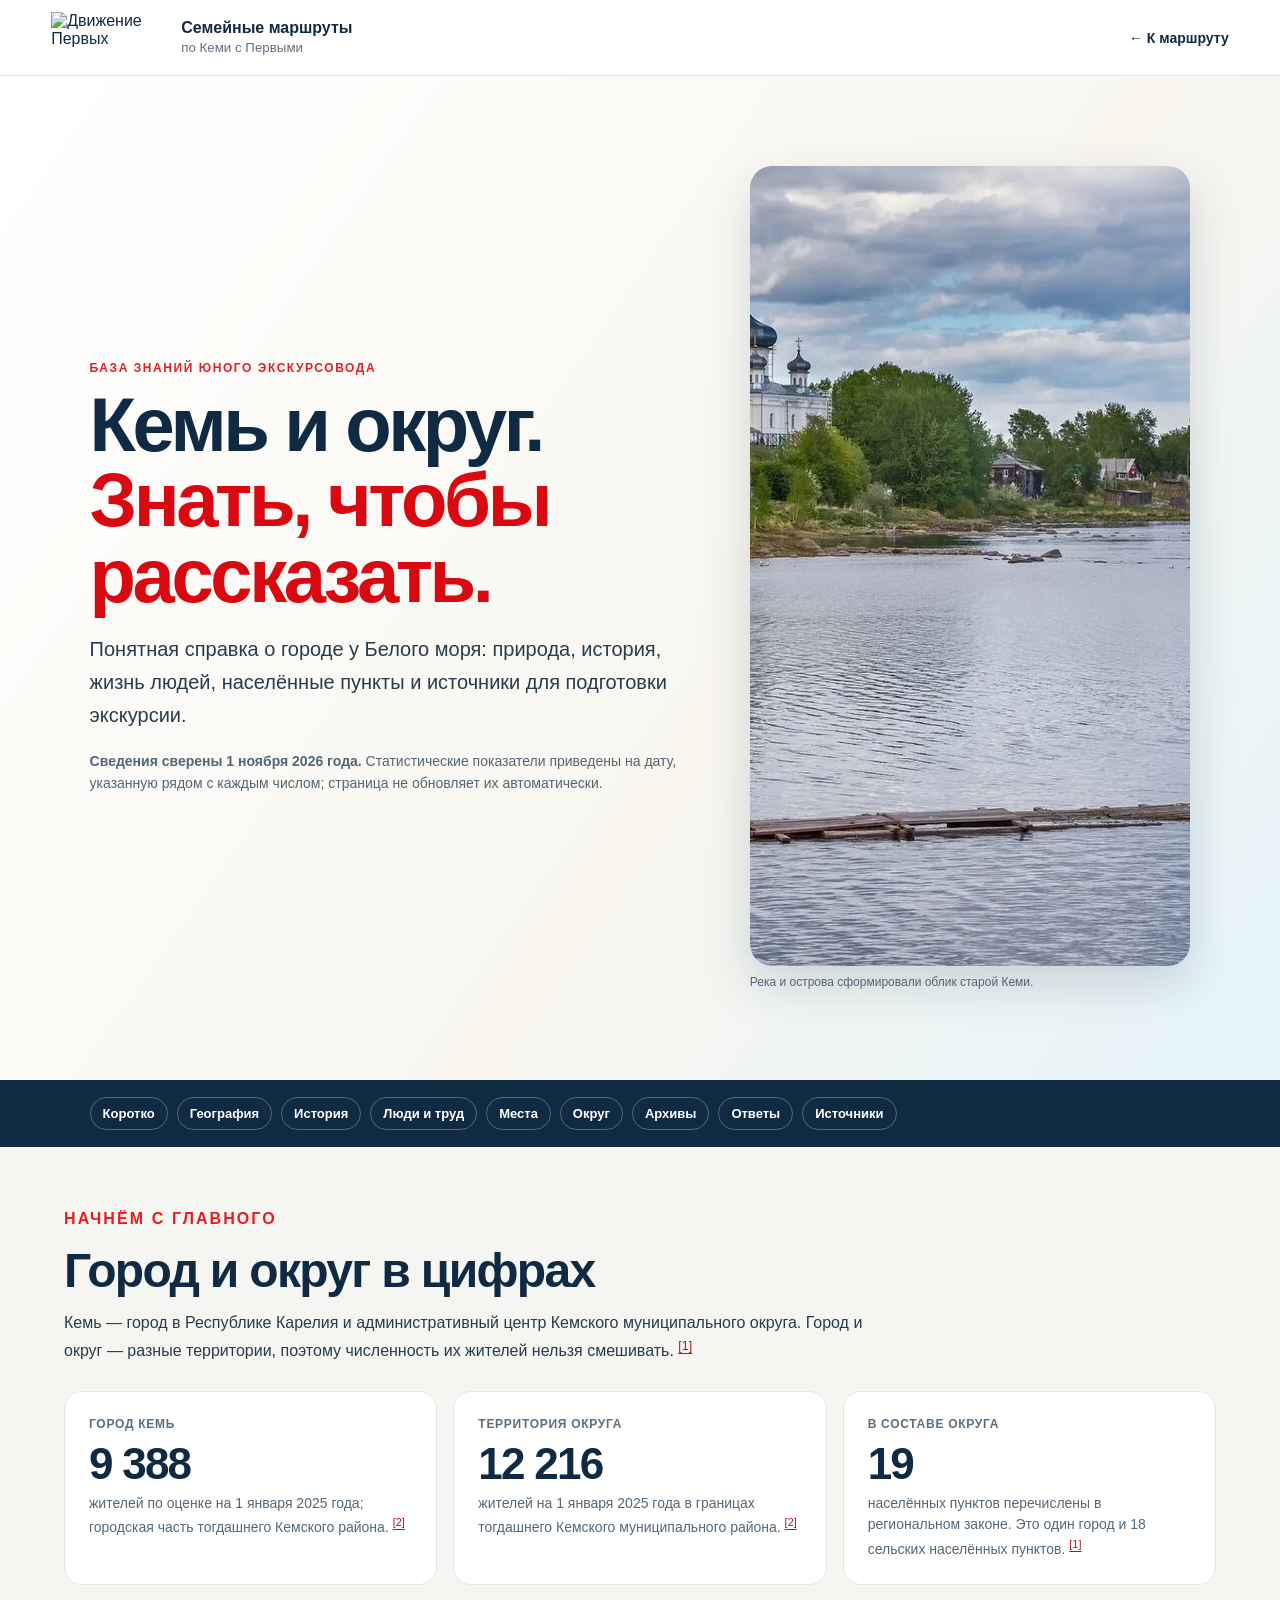
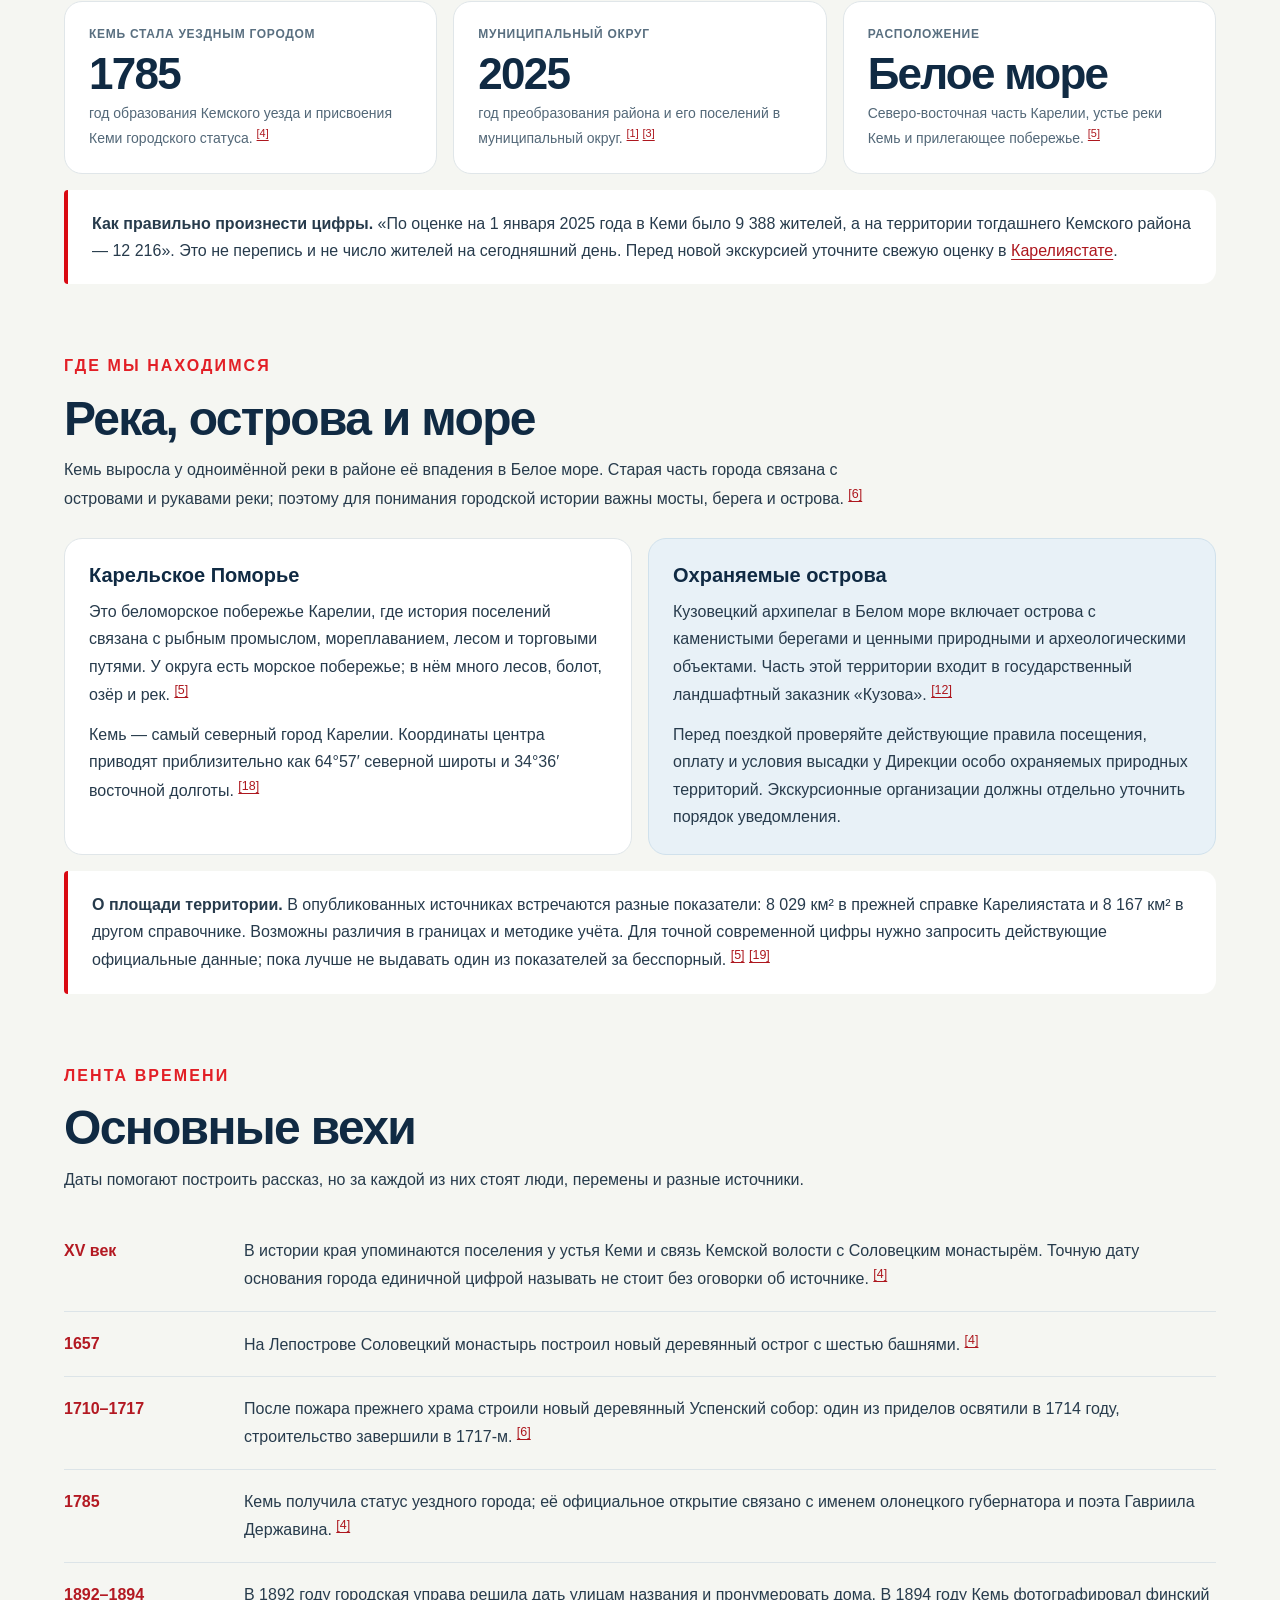
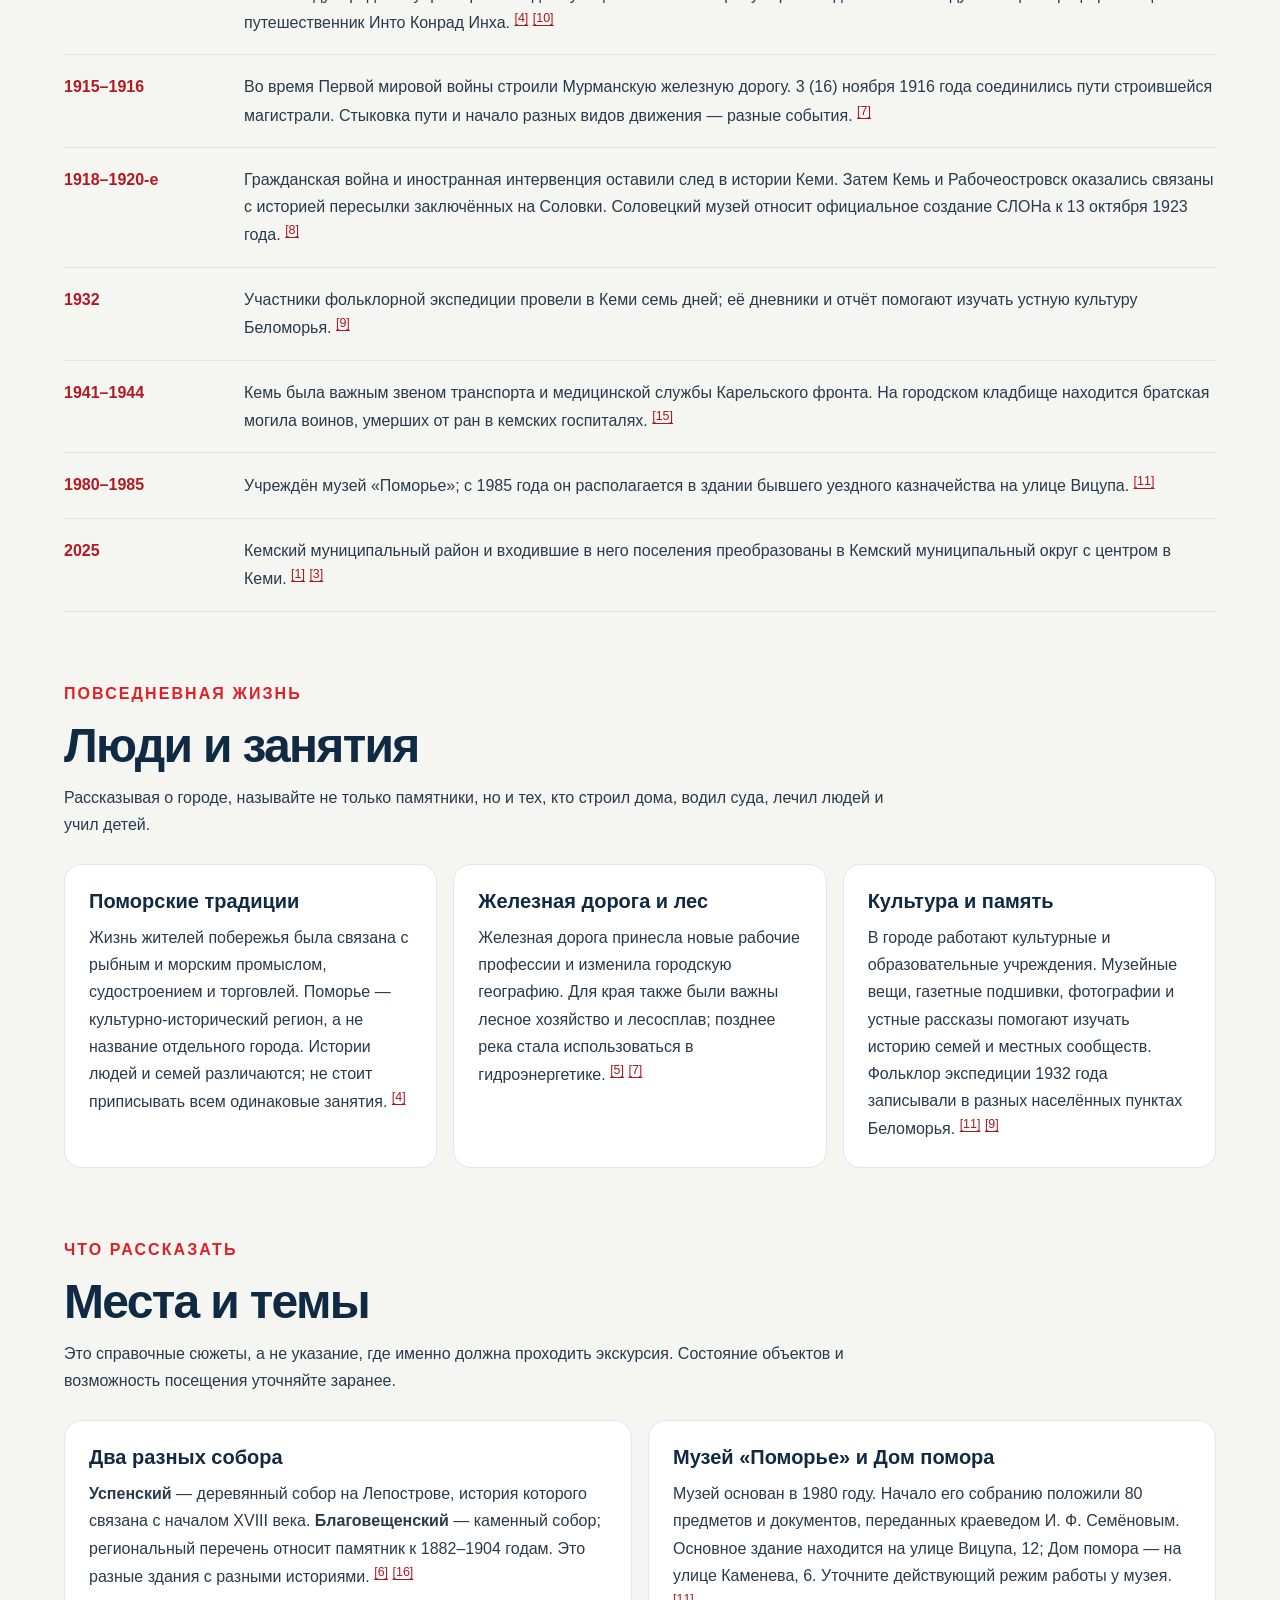
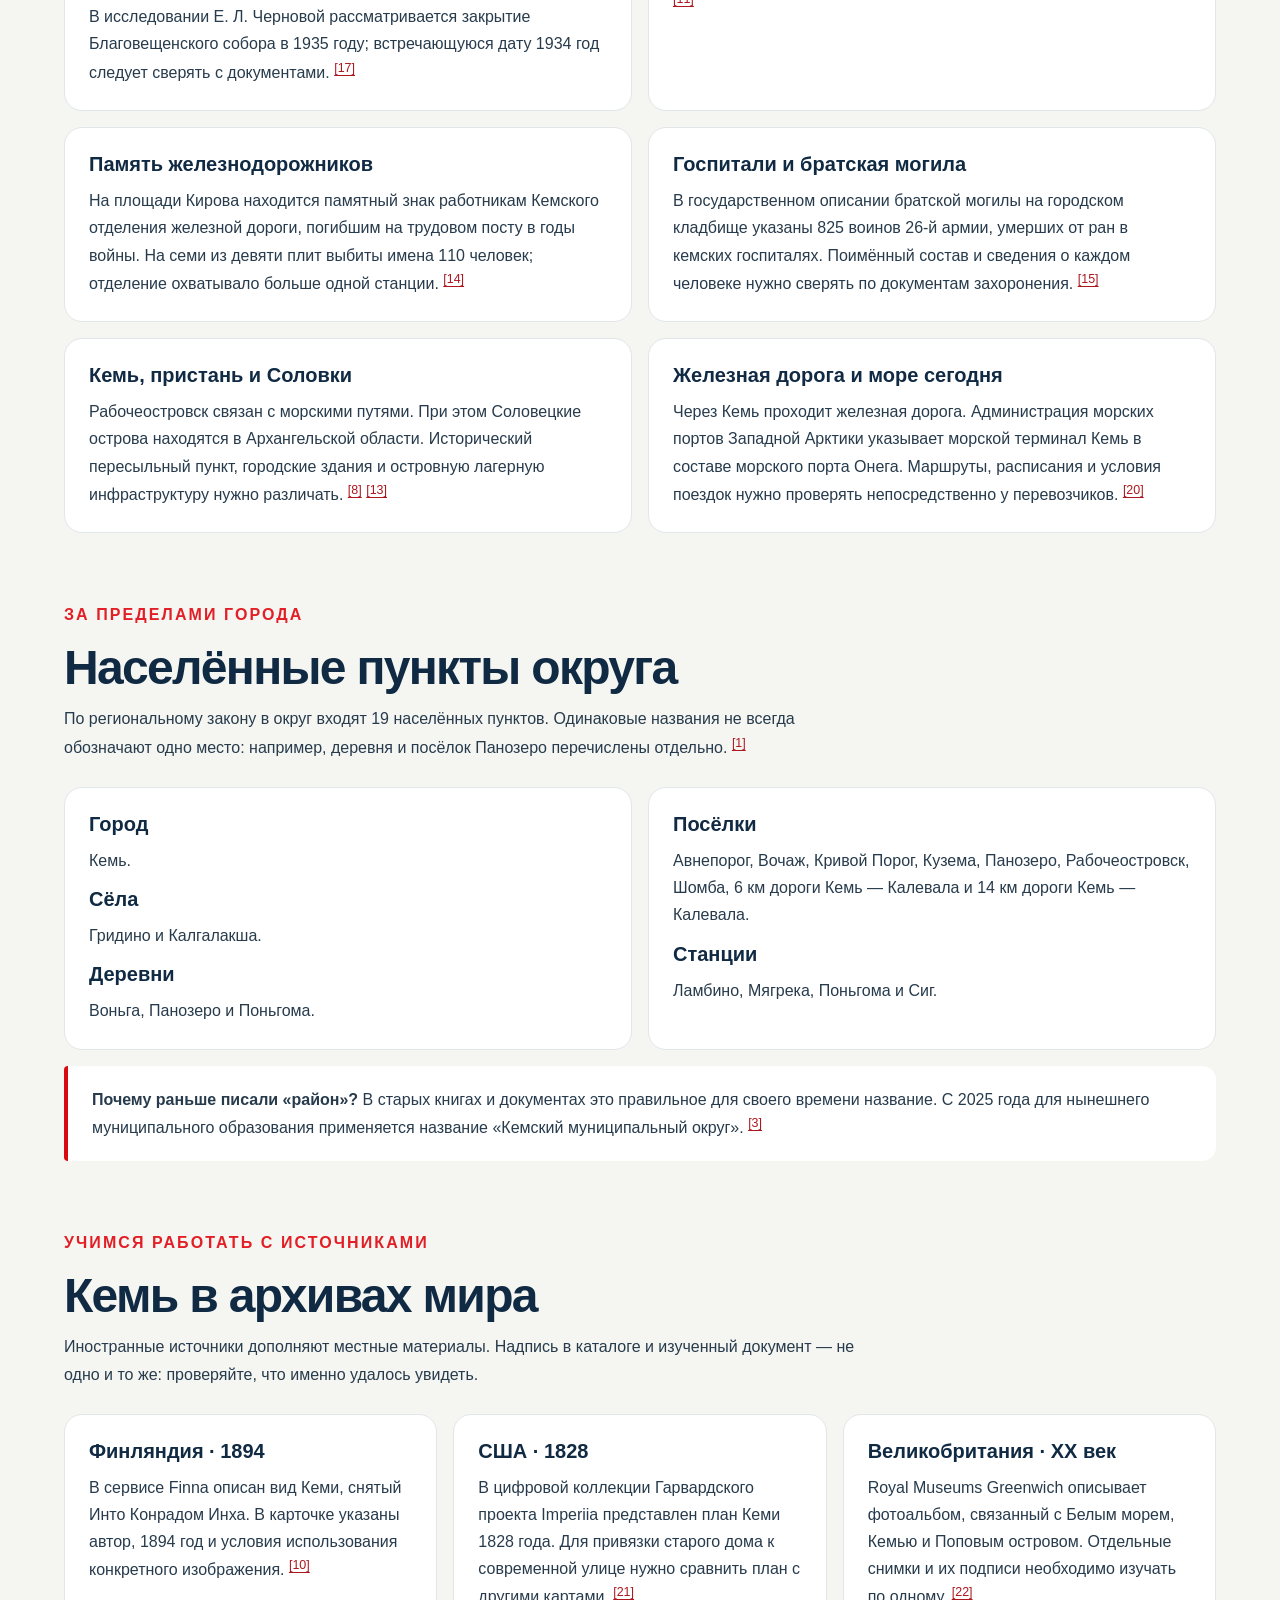
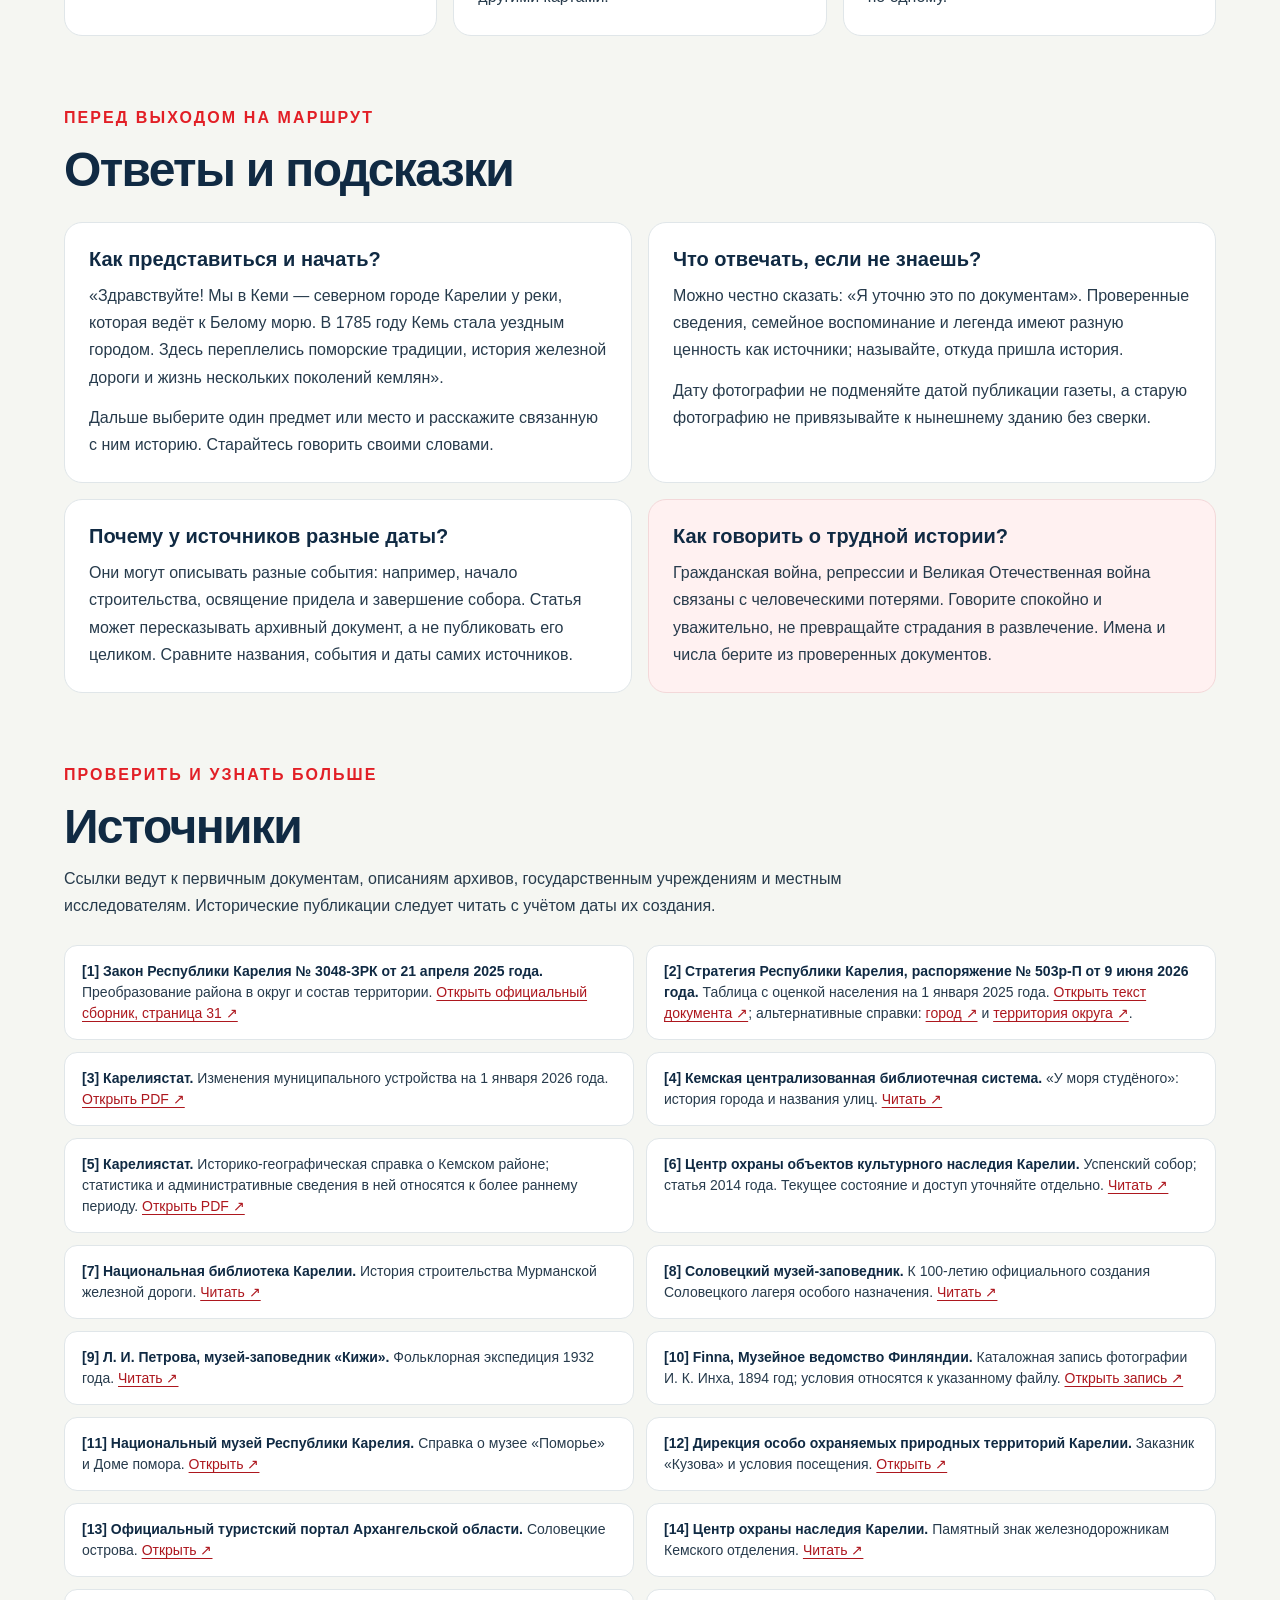
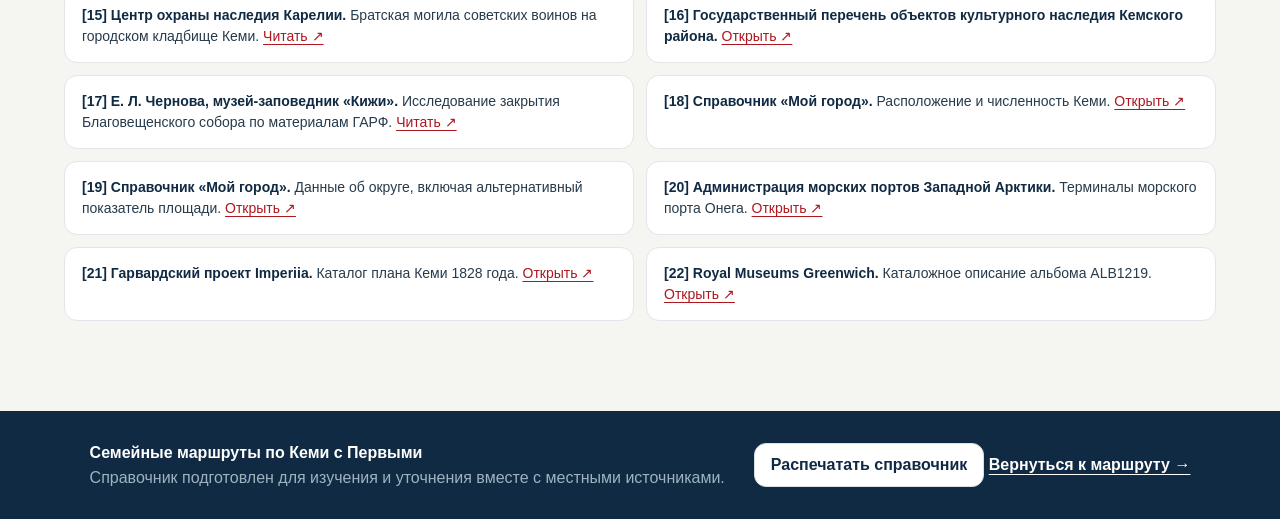
==== guide-reference.html @ 6f3b02c2 "Добавить справочник экскурсовода о Кеми и округе" ====
<!doctype html>
<html lang="ru">
<head>
  <meta charset="utf-8">
  <meta name="viewport" content="width=device-width, initial-scale=1, viewport-fit=cover">
  <meta name="theme-color" content="#e21f26">
  <meta name="description" content="Справочник юного экскурсовода: история, природа, люди и населённые пункты Кеми и Кемского муниципального округа.">
  <title>Кемь и округ — справочник экскурсовода</title>
  <link rel="icon" href="./assets/icon.svg" type="image/svg+xml">
  <link rel="stylesheet" href="./styles.css?v=20261101-1">
  <link rel="stylesheet" href="./guide-reference.css?v=20261101-1">
</head>
<body class="reference-page">
  <a class="skip-link" href="#reference-main">Перейти к справочнику</a>
  <header class="topbar">
    <a class="brand" href="./" aria-label="На главную страницу маршрута">
      <img class="brand__logo" src="https://xn--90acagbhgpca7c8c7f.xn--p1ai/local/templates/movement-first/icons/logo-red.svg" alt="Движение Первых" width="118" height="52">
      <span><strong>Семейные маршруты</strong><small>по Кеми с Первыми</small></span>
    </a>
    <a class="topbar__back" href="./">← К маршруту</a>
  </header>

  <main id="reference-main">
    <section class="reference-hero" aria-labelledby="reference-title">
      <div class="reference-hero__copy">
        <p class="eyebrow">База знаний юного экскурсовода</p>
        <h1 id="reference-title">Кемь и округ.<br><span>Знать, чтобы рассказать.</span></h1>
        <p class="reference-hero__lead">Понятная справка о городе у Белого моря: природа, история, жизнь людей, населённые пункты и источники для подготовки экскурсии.</p>
        <p class="reference-hero__note"><strong>Сведения сверены 1 ноября 2026 года.</strong> Статистические показатели приведены на дату, указанную рядом с каждым числом; страница не обновляет их автоматически.</p>
      </div>
      <figure class="reference-hero__image">
        <img src="./assets/photos/hero-kem.jpg" alt="Река Кемь и историческая часть города" width="1200" height="800">
        <figcaption>Река и острова сформировали облик старой Кеми.</figcaption>
      </figure>
    </section>

    <nav class="reference-nav" aria-label="Разделы справочника">
      <a href="#passport">Коротко</a><a href="#geography">География</a><a href="#history">История</a><a href="#people">Люди и труд</a><a href="#places">Места</a><a href="#settlements">Округ</a><a href="#archive">Архивы</a><a href="#answers">Ответы</a><a href="#sources">Источники</a>
    </nav>

    <div class="reference-main">
      <section class="reference-section" id="passport" aria-labelledby="passport-title">
        <div class="reference-section__heading"><p class="eyebrow">Начнём с главного</p><h2 id="passport-title">Город и округ в цифрах</h2><p>Кемь — город в Республике Карелия и административный центр Кемского муниципального округа. Город и округ — разные территории, поэтому численность их жителей нельзя смешивать. <a class="reference-source" href="#src-law">[1]</a></p></div>
        <div class="reference-grid">
          <article class="reference-card"><span class="reference-card__label">Город Кемь</span><strong class="reference-card__value">9 388</strong><p class="reference-card__note">жителей по оценке на 1 января 2025 года; городская часть тогдашнего Кемского района. <a class="reference-source" href="#src-population">[2]</a></p></article>
          <article class="reference-card"><span class="reference-card__label">Территория округа</span><strong class="reference-card__value">12 216</strong><p class="reference-card__note">жителей на 1 января 2025 года в границах тогдашнего Кемского муниципального района. <a class="reference-source" href="#src-population">[2]</a></p></article>
          <article class="reference-card"><span class="reference-card__label">В составе округа</span><strong class="reference-card__value">19</strong><p class="reference-card__note">населённых пунктов перечислены в региональном законе. Это один город и 18 сельских населённых пунктов. <a class="reference-source" href="#src-law">[1]</a></p></article>
          <article class="reference-card"><span class="reference-card__label">Кемь стала уездным городом</span><strong class="reference-card__value">1785</strong><p class="reference-card__note">год образования Кемского уезда и присвоения Кеми городского статуса. <a class="reference-source" href="#src-library">[4]</a></p></article>
          <article class="reference-card"><span class="reference-card__label">Муниципальный округ</span><strong class="reference-card__value">2025</strong><p class="reference-card__note">год преобразования района и его поселений в муниципальный округ. <a class="reference-source" href="#src-law">[1]</a> <a class="reference-source" href="#src-stat">[3]</a></p></article>
          <article class="reference-card"><span class="reference-card__label">Расположение</span><strong class="reference-card__value">Белое море</strong><p class="reference-card__note">Северо-восточная часть Карелии, устье реки Кемь и прилегающее побережье. <a class="reference-source" href="#src-region">[5]</a></p></article>
        </div>
        <div class="reference-callout"><p><strong>Как правильно произнести цифры.</strong> «По оценке на 1 января 2025 года в Кеми было 9 388 жителей, а на территории тогдашнего Кемского района — 12 216». Это не перепись и не число жителей на сегодняшний день. Перед новой экскурсией уточните свежую оценку в <a href="https://10.rosstat.gov.ru/main_indicators" target="_blank" rel="noreferrer">Карелиястате</a>.</p></div>
      </section>

      <section class="reference-section" id="geography" aria-labelledby="geography-title">
        <div class="reference-section__heading"><p class="eyebrow">Где мы находимся</p><h2 id="geography-title">Река, острова и море</h2><p>Кемь выросла у одноимённой реки в районе её впадения в Белое море. Старая часть города связана с островами и рукавами реки; поэтому для понимания городской истории важны мосты, берега и острова. <a class="reference-source" href="#src-cathedral">[6]</a></p></div>
        <div class="reference-grid reference-grid--two">
          <article class="reference-card"><h3>Карельское Поморье</h3><p>Это беломорское побережье Карелии, где история поселений связана с рыбным промыслом, мореплаванием, лесом и торговыми путями. У округа есть морское побережье; в нём много лесов, болот, озёр и рек. <a class="reference-source" href="#src-region">[5]</a></p><p>Кемь — самый северный город Карелии. Координаты центра приводят приблизительно как 64°57′ северной широты и 34°36′ восточной долготы. <a class="reference-source" href="#src-city">[18]</a></p></article>
          <article class="reference-card reference-card--tint"><h3>Охраняемые острова</h3><p>Кузовецкий архипелаг в Белом море включает острова с каменистыми берегами и ценными природными и археологическими объектами. Часть этой территории входит в государственный ландшафтный заказник «Кузова». <a class="reference-source" href="#src-kuzova">[12]</a></p><p>Перед поездкой проверяйте действующие правила посещения, оплату и условия высадки у Дирекции особо охраняемых природных территорий. Экскурсионные организации должны отдельно уточнить порядок уведомления.</p></article>
        </div>
        <div class="reference-callout"><p><strong>О площади территории.</strong> В опубликованных источниках встречаются разные показатели: 8 029 км² в прежней справке Карелиястата и 8 167 км² в другом справочнике. Возможны различия в границах и методике учёта. Для точной современной цифры нужно запросить действующие официальные данные; пока лучше не выдавать один из показателей за бесспорный. <a class="reference-source" href="#src-region">[5]</a> <a class="reference-source" href="#src-area">[19]</a></p></div>
      </section>

      <section class="reference-section" id="history" aria-labelledby="history-title">
        <div class="reference-section__heading"><p class="eyebrow">Лента времени</p><h2 id="history-title">Основные вехи</h2><p>Даты помогают построить рассказ, но за каждой из них стоят люди, перемены и разные источники.</p></div>
        <ol class="reference-timeline">
          <li><strong>XV век</strong><p>В истории края упоминаются поселения у устья Кеми и связь Кемской волости с Соловецким монастырём. Точную дату основания города единичной цифрой называть не стоит без оговорки об источнике. <a class="reference-source" href="#src-library">[4]</a></p></li>
          <li><strong>1657</strong><p>На Лепострове Соловецкий монастырь построил новый деревянный острог с шестью башнями. <a class="reference-source" href="#src-library">[4]</a></p></li>
          <li><strong>1710–1717</strong><p>После пожара прежнего храма строили новый деревянный Успенский собор: один из приделов освятили в 1714 году, строительство завершили в 1717-м. <a class="reference-source" href="#src-cathedral">[6]</a></p></li>
          <li><strong>1785</strong><p>Кемь получила статус уездного города; её официальное открытие связано с именем олонецкого губернатора и поэта Гавриила Державина. <a class="reference-source" href="#src-library">[4]</a></p></li>
          <li><strong>1892–1894</strong><p>В 1892 году городская управа решила дать улицам названия и пронумеровать дома. В 1894 году Кемь фотографировал финский путешественник Инто Конрад Инха. <a class="reference-source" href="#src-library">[4]</a> <a class="reference-source" href="#src-inha">[10]</a></p></li>
          <li><strong>1915–1916</strong><p>Во время Первой мировой войны строили Мурманскую железную дорогу. 3 (16) ноября 1916 года соединились пути строившейся магистрали. Стыковка пути и начало разных видов движения — разные события. <a class="reference-source" href="#src-rail">[7]</a></p></li>
          <li><strong>1918–1920-е</strong><p>Гражданская война и иностранная интервенция оставили след в истории Кеми. Затем Кемь и Рабочеостровск оказались связаны с историей пересылки заключённых на Соловки. Соловецкий музей относит официальное создание СЛОНа к 13 октября 1923 года. <a class="reference-source" href="#src-camp">[8]</a></p></li>
          <li><strong>1932</strong><p>Участники фольклорной экспедиции провели в Кеми семь дней; её дневники и отчёт помогают изучать устную культуру Беломорья. <a class="reference-source" href="#src-folklore">[9]</a></p></li>
          <li><strong>1941–1944</strong><p>Кемь была важным звеном транспорта и медицинской службы Карельского фронта. На городском кладбище находится братская могила воинов, умерших от ран в кемских госпиталях. <a class="reference-source" href="#src-grave">[15]</a></p></li>
          <li><strong>1980–1985</strong><p>Учреждён музей «Поморье»; с 1985 года он располагается в здании бывшего уездного казначейства на улице Вицупа. <a class="reference-source" href="#src-museum">[11]</a></p></li>
          <li><strong>2025</strong><p>Кемский муниципальный район и входившие в него поселения преобразованы в Кемский муниципальный округ с центром в Кеми. <a class="reference-source" href="#src-law">[1]</a> <a class="reference-source" href="#src-stat">[3]</a></p></li>
        </ol>
      </section>

      <section class="reference-section" id="people" aria-labelledby="people-title">
        <div class="reference-section__heading"><p class="eyebrow">Повседневная жизнь</p><h2 id="people-title">Люди и занятия</h2><p>Рассказывая о городе, называйте не только памятники, но и тех, кто строил дома, водил суда, лечил людей и учил детей.</p></div>
        <div class="reference-grid">
          <article class="reference-card"><h3>Поморские традиции</h3><p>Жизнь жителей побережья была связана с рыбным и морским промыслом, судостроением и торговлей. Поморье — культурно-исторический регион, а не название отдельного города. Истории людей и семей различаются; не стоит приписывать всем одинаковые занятия. <a class="reference-source" href="#src-library">[4]</a></p></article>
          <article class="reference-card"><h3>Железная дорога и лес</h3><p>Железная дорога принесла новые рабочие профессии и изменила городскую географию. Для края также были важны лесное хозяйство и лесосплав; позднее река стала использоваться в гидроэнергетике. <a class="reference-source" href="#src-region">[5]</a> <a class="reference-source" href="#src-rail">[7]</a></p></article>
          <article class="reference-card"><h3>Культура и память</h3><p>В городе работают культурные и образовательные учреждения. Музейные вещи, газетные подшивки, фотографии и устные рассказы помогают изучать историю семей и местных сообществ. Фольклор экспедиции 1932 года записывали в разных населённых пунктах Беломорья. <a class="reference-source" href="#src-museum">[11]</a> <a class="reference-source" href="#src-folklore">[9]</a></p></article>
        </div>
      </section>

      <section class="reference-section" id="places" aria-labelledby="places-title">
        <div class="reference-section__heading"><p class="eyebrow">Что рассказать</p><h2 id="places-title">Места и темы</h2><p>Это справочные сюжеты, а не указание, где именно должна проходить экскурсия. Состояние объектов и возможность посещения уточняйте заранее.</p></div>
        <div class="reference-grid reference-grid--two">
          <article class="reference-card"><h3>Два разных собора</h3><p><strong>Успенский</strong> — деревянный собор на Лепострове, история которого связана с началом XVIII века. <strong>Благовещенский</strong> — каменный собор; региональный перечень относит памятник к 1882–1904 годам. Это разные здания с разными историями. <a class="reference-source" href="#src-cathedral">[6]</a> <a class="reference-source" href="#src-heritage">[16]</a></p><p>В исследовании Е. Л. Черновой рассматривается закрытие Благовещенского собора в 1935 году; встречающуюся дату 1934 год следует сверять с документами. <a class="reference-source" href="#src-closure">[17]</a></p></article>
          <article class="reference-card"><h3>Музей «Поморье» и Дом помора</h3><p>Музей основан в 1980 году. Начало его собранию положили 80 предметов и документов, переданных краеведом И. Ф. Семёновым. Основное здание находится на улице Вицупа, 12; Дом помора — на улице Каменева, 6. Уточните действующий режим работы у музея. <a class="reference-source" href="#src-museum">[11]</a></p></article>
          <article class="reference-card"><h3>Память железнодорожников</h3><p>На площади Кирова находится памятный знак работникам Кемского отделения железной дороги, погибшим на трудовом посту в годы войны. На семи из девяти плит выбиты имена 110 человек; отделение охватывало больше одной станции. <a class="reference-source" href="#src-memorial">[14]</a></p></article>
          <article class="reference-card"><h3>Госпитали и братская могила</h3><p>В государственном описании братской могилы на городском кладбище указаны 825 воинов 26-й армии, умерших от ран в кемских госпиталях. Поимённый состав и сведения о каждом человеке нужно сверять по документам захоронения. <a class="reference-source" href="#src-grave">[15]</a></p></article>
          <article class="reference-card"><h3>Кемь, пристань и Соловки</h3><p>Рабочеостровск связан с морскими путями. При этом Соловецкие острова находятся в Архангельской области. Исторический пересыльный пункт, городские здания и островную лагерную инфраструктуру нужно различать. <a class="reference-source" href="#src-camp">[8]</a> <a class="reference-source" href="#src-solovki">[13]</a></p></article>
          <article class="reference-card"><h3>Железная дорога и море сегодня</h3><p>Через Кемь проходит железная дорога. Администрация морских портов Западной Арктики указывает морской терминал Кемь в составе морского порта Онега. Маршруты, расписания и условия поездок нужно проверять непосредственно у перевозчиков. <a class="reference-source" href="#src-port">[20]</a></p></article>
        </div>
      </section>

      <section class="reference-section" id="settlements" aria-labelledby="settlements-title">
        <div class="reference-section__heading"><p class="eyebrow">За пределами города</p><h2 id="settlements-title">Населённые пункты округа</h2><p>По региональному закону в округ входят 19 населённых пунктов. Одинаковые названия не всегда обозначают одно место: например, деревня и посёлок Панозеро перечислены отдельно. <a class="reference-source" href="#src-law">[1]</a></p></div>
        <div class="reference-grid reference-grid--two">
          <article class="reference-card"><h3>Город</h3><p>Кемь.</p><h3>Сёла</h3><p>Гридино и Калгалакша.</p><h3>Деревни</h3><p>Воньга, Панозеро и Поньгома.</p></article>
          <article class="reference-card"><h3>Посёлки</h3><p>Авнепорог, Вочаж, Кривой Порог, Кузема, Панозеро, Рабочеостровск, Шомба, 6 км дороги Кемь — Калевала и 14 км дороги Кемь — Калевала.</p><h3>Станции</h3><p>Ламбино, Мягрека, Поньгома и Сиг.</p></article>
        </div>
        <div class="reference-callout"><p><strong>Почему раньше писали «район»?</strong> В старых книгах и документах это правильное для своего времени название. С 2025 года для нынешнего муниципального образования применяется название «Кемский муниципальный округ». <a class="reference-source" href="#src-stat">[3]</a></p></div>
      </section>

      <section class="reference-section" id="archive" aria-labelledby="archive-title">
        <div class="reference-section__heading"><p class="eyebrow">Учимся работать с источниками</p><h2 id="archive-title">Кемь в архивах мира</h2><p>Иностранные источники дополняют местные материалы. Надпись в каталоге и изученный документ — не одно и то же: проверяйте, что именно удалось увидеть.</p></div>
        <div class="reference-grid">
          <article class="reference-card"><h3>Финляндия · 1894</h3><p>В сервисе Finna описан вид Кеми, снятый Инто Конрадом Инха. В карточке указаны автор, 1894 год и условия использования конкретного изображения. <a class="reference-source" href="#src-inha">[10]</a></p></article>
          <article class="reference-card"><h3>США · 1828</h3><p>В цифровой коллекции Гарвардского проекта Imperiia представлен план Кеми 1828 года. Для привязки старого дома к современной улице нужно сравнить план с другими картами. <a class="reference-source" href="#src-harvard">[21]</a></p></article>
          <article class="reference-card"><h3>Великобритания · XX век</h3><p>Royal Museums Greenwich описывает фотоальбом, связанный с Белым морем, Кемью и Поповым островом. Отдельные снимки и их подписи необходимо изучать по одному. <a class="reference-source" href="#src-greenwich">[22]</a></p></article>
        </div>
      </section>

      <section class="reference-section" id="answers" aria-labelledby="answers-title">
        <div class="reference-section__heading"><p class="eyebrow">Перед выходом на маршрут</p><h2 id="answers-title">Ответы и подсказки</h2></div>
        <div class="reference-grid reference-grid--two">
          <article class="reference-card"><h3>Как представиться и начать?</h3><p>«Здравствуйте! Мы в Кеми — северном городе Карелии у реки, которая ведёт к Белому морю. В 1785 году Кемь стала уездным городом. Здесь переплелись поморские традиции, история железной дороги и жизнь нескольких поколений кемлян».</p><p>Дальше выберите один предмет или место и расскажите связанную с ним историю. Старайтесь говорить своими словами.</p></article>
          <article class="reference-card"><h3>Что отвечать, если не знаешь?</h3><p>Можно честно сказать: «Я уточню это по документам». Проверенные сведения, семейное воспоминание и легенда имеют разную ценность как источники; называйте, откуда пришла история.</p><p>Дату фотографии не подменяйте датой публикации газеты, а старую фотографию не привязывайте к нынешнему зданию без сверки.</p></article>
          <article class="reference-card"><h3>Почему у источников разные даты?</h3><p>Они могут описывать разные события: например, начало строительства, освящение придела и завершение собора. Статья может пересказывать архивный документ, а не публиковать его целиком. Сравните названия, события и даты самих источников.</p></article>
          <article class="reference-card reference-card--red"><h3>Как говорить о трудной истории?</h3><p>Гражданская война, репрессии и Великая Отечественная война связаны с человеческими потерями. Говорите спокойно и уважительно, не превращайте страдания в развлечение. Имена и числа берите из проверенных документов.</p></article>
        </div>
      </section>

      <section class="reference-section" id="sources" aria-labelledby="sources-title">
        <div class="reference-section__heading"><p class="eyebrow">Проверить и узнать больше</p><h2 id="sources-title">Источники</h2><p>Ссылки ведут к первичным документам, описаниям архивов, государственным учреждениям и местным исследователям. Исторические публикации следует читать с учётом даты их создания.</p></div>
        <ol class="reference-sources">
          <li id="src-law"><strong>[1] Закон Республики Карелия № 3048-ЗРК от 21 апреля 2025 года.</strong> Преобразование района в округ и состав территории. <a href="https://gov.karelia.ru/upload/iblock/f89/z8adsdo6txn08h89hl3c8y3uj01u6rjw/-4-001_102.pdf#page=31" target="_blank" rel="noreferrer">Открыть официальный сборник, страница 31 ↗</a></li>
          <li id="src-population"><strong>[2] Стратегия Республики Карелия, распоряжение № 503р-П от 9 июня 2026 года.</strong> Таблица с оценкой населения на 1 января 2025 года. <a href="https://base.garant.ru/414363681/" target="_blank" rel="noreferrer">Открыть текст документа ↗</a>; альтернативные справки: <a href="https://www.mojgorod.ru/r_karelija/kemj/index.html" target="_blank" rel="noreferrer">город ↗</a> и <a href="https://www.counter.mojgorod.ru/r_karelija/district/raj86512.html" target="_blank" rel="noreferrer">территория округа ↗</a>.</li>
          <li id="src-stat"><strong>[3] Карелиястат.</strong> Изменения муниципального устройства на 1 января 2026 года. <a href="https://10.rosstat.gov.ru/storage/mediabank/73914%2828%29.pdf" target="_blank" rel="noreferrer">Открыть PDF ↗</a></li>
          <li id="src-library"><strong>[4] Кемская централизованная библиотечная система.</strong> «У моря студёного»: история города и названия улиц. <a href="https://kemlibrary.karelia.ru/chitatelyam/site50" target="_blank" rel="noreferrer">Читать ↗</a></li>
          <li id="src-region"><strong>[5] Карелиястат.</strong> Историко-географическая справка о Кемском районе; статистика и административные сведения в ней относятся к более раннему периоду. <a href="https://10.rosstat.gov.ru/storage/mediabank/%D0%9A%D0%95%D0%9C%D0%AC%20%283%29_427671.pdf" target="_blank" rel="noreferrer">Открыть PDF ↗</a></li>
          <li id="src-cathedral"><strong>[6] Центр охраны объектов культурного наследия Карелии.</strong> Успенский собор; статья 2014 года. Текущее состояние и доступ уточняйте отдельно. <a href="https://monuments.karelia.ru/napravlenija-dejatel-nosti/populjarizacija/stat-i-ob-ob-ektah-kul-turnogo-nasledija/kemskij-rajon/uspenskij-sobor-v-gorode-kemi/" target="_blank" rel="noreferrer">Читать ↗</a></li>
          <li id="src-rail"><strong>[7] Национальная библиотека Карелии.</strong> История строительства Мурманской железной дороги. <a href="https://monuments.library.karelia.ru/exlibris/Murmanskaja_zheleznaja_doroga__Teatral_nyj_otdel__biblioteka__g__Petrozavodsk_/" target="_blank" rel="noreferrer">Читать ↗</a></li>
          <li id="src-camp"><strong>[8] Соловецкий музей-заповедник.</strong> К 100-летию официального создания Соловецкого лагеря особого назначения. <a href="https://solovky.ru/ru/events/k-100-letiyu-oficialnogo-sozdaniya-soloveckogo-lagerya-osobogo-naznacheniya" target="_blank" rel="noreferrer">Читать ↗</a></li>
          <li id="src-folklore"><strong>[9] Л. И. Петрова, музей-заповедник «Кижи».</strong> Фольклорная экспедиция 1932 года. <a href="https://site.kizhi.karelia.ru/library/ryabininskie-chteniya-2019/2065.html" target="_blank" rel="noreferrer">Читать ↗</a></li>
          <li id="src-inha"><strong>[10] Finna, Музейное ведомство Финляндии.</strong> Каталожная запись фотографии И. К. Инха, 1894 год; условия относятся к указанному файлу. <a href="https://www.finna.fi/Record/museovirasto.A525FFCFE2A91F10DDFA994EA9C80F3D" target="_blank" rel="noreferrer">Открыть запись ↗</a></li>
          <li id="src-museum"><strong>[11] Национальный музей Республики Карелия.</strong> Справка о музее «Поморье» и Доме помора. <a href="https://kareliamuseum.ru/muzei-karelii/115/" target="_blank" rel="noreferrer">Открыть ↗</a></li>
          <li id="src-kuzova"><strong>[12] Дирекция особо охраняемых природных территорий Карелии.</strong> Заказник «Кузова» и условия посещения. <a href="https://oopt-rk.ru/territory/gosudarstvennyy-prirodnyy-zakaznik-kuzova" target="_blank" rel="noreferrer">Открыть ↗</a></li>
          <li id="src-solovki"><strong>[13] Официальный туристский портал Архангельской области.</strong> Соловецкие острова. <a href="https://pomorland.travel/what-to-see/solovetskie-ostrova/" target="_blank" rel="noreferrer">Открыть ↗</a></li>
          <li id="src-memorial"><strong>[14] Центр охраны наследия Карелии.</strong> Памятный знак железнодорожникам Кемского отделения. <a href="https://monuments.karelia.ru/ob-ekty-kul-turnogo-nasledija/kniga-velikaja-otechestvennaja-vojna-v-karelii-pamjatniki-i-pamjatnye-mesta/stat-i-ob-ob-ektah-voenno-istoricheskogo-nasledija/kemskij-rajon/pamjatnyj-znak-zheleznodorozhnikam-kemskogo-otdelenija-kirovskoj-zheleznoj-dorogi-pogibshim-na-trudovom-postu/" target="_blank" rel="noreferrer">Читать ↗</a></li>
          <li id="src-grave"><strong>[15] Центр охраны наследия Карелии.</strong> Братская могила советских воинов на городском кладбище Кеми. <a href="https://monuments.karelia.ru/ob-ekty-kul-turnogo-nasledija/kniga-velikaja-otechestvennaja-vojna-v-karelii-pamjatniki-i-pamjatnye-mesta/stat-i-ob-ob-ektah-voenno-istoricheskogo-nasledija/kemskij-rajon/bratskaja-mogila-sovetskih-voinov/" target="_blank" rel="noreferrer">Читать ↗</a></li>
          <li id="src-heritage"><strong>[16] Государственный перечень объектов культурного наследия Кемского района.</strong> <a href="https://monuments.karelia.ru/ob-ekty-kul-turnogo-nasledija/spiski-ob-ektov-kul-turnogo-nasledija-i-vyjavlennyh-ob-ektov-kul-turnogo-nasledija-po-rajonam-i-poselenijam-respubliki-karelija/kemskij-r-on/" target="_blank" rel="noreferrer">Открыть ↗</a></li>
          <li id="src-closure"><strong>[17] Е. Л. Чернова, музей-заповедник «Кижи».</strong> Исследование закрытия Благовещенского собора по материалам ГАРФ. <a href="https://site.kizhi.karelia.ru/library/vestnik-11/1042.html" target="_blank" rel="noreferrer">Читать ↗</a></li>
          <li id="src-city"><strong>[18] Справочник «Мой город».</strong> Расположение и численность Кеми. <a href="https://www.mojgorod.ru/r_karelija/kemj/index.html" target="_blank" rel="noreferrer">Открыть ↗</a></li>
          <li id="src-area"><strong>[19] Справочник «Мой город».</strong> Данные об округе, включая альтернативный показатель площади. <a href="https://www.counter.mojgorod.ru/r_karelija/district/raj86512.html" target="_blank" rel="noreferrer">Открыть ↗</a></li>
          <li id="src-port"><strong>[20] Администрация морских портов Западной Арктики.</strong> Терминалы морского порта Онега. <a href="https://mapm.ru/Port/Onega" target="_blank" rel="noreferrer">Открыть ↗</a></li>
          <li id="src-harvard"><strong>[21] Гарвардский проект Imperiia.</strong> Каталог плана Кеми 1828 года. <a href="https://imperiia.omeka.fas.harvard.edu/document/3592" target="_blank" rel="noreferrer">Открыть ↗</a></li>
          <li id="src-greenwich"><strong>[22] Royal Museums Greenwich.</strong> Каталожное описание альбома ALB1219. <a href="https://www.rmg.co.uk/collections/objects/rmgc-object-552071" target="_blank" rel="noreferrer">Открыть ↗</a></li>
        </ol>
      </section>
    </div>
  </main>
  <footer class="reference-footer"><div><strong>Семейные маршруты по Кеми с Первыми</strong><p>Справочник подготовлен для изучения и уточнения вместе с местными источниками.</p></div><div><button class="reference-print" type="button" onclick="window.print()">Распечатать справочник</button> <a href="./">Вернуться к маршруту →</a></div></footer>
</body>
</html>
---- styles.css ----
:root {
  --red: #e21f26;
  --red-dark: #b20f19;
  --navy: #102a43;
  --blue: #1769aa;
  --sky: #dff4ff;
  --paper: #f6f3ec;
  --white: #fff;
  --ink: #17212b;
  --muted: #63717e;
  --line: #dce2e6;
  --yellow: #f4b740;
  --green: #26885d;
  --shadow: 0 18px 55px rgba(16, 42, 67, .14);
  --radius: 22px;
}

* { box-sizing: border-box; }
[hidden] { display: none !important; }
html { scroll-behavior: smooth; }
body { margin: 0; color: var(--ink); background: var(--paper); font-family: Inter, Arial, sans-serif; }
button, input, textarea, select { font: inherit; }
button { cursor: pointer; }
a { color: inherit; }

.skip-link { position: fixed; z-index: 9999; top: 10px; left: 10px; transform: translateY(-150%); padding: 10px 14px; background: var(--navy); color: white; border-radius: 10px; }
.skip-link:focus { transform: none; }

.topbar { height: 76px; padding: 0 clamp(18px, 4vw, 56px); display: flex; align-items: center; justify-content: space-between; background: var(--white); border-bottom: 1px solid var(--line); position: sticky; top: 0; z-index: 900; }
.brand { display: inline-flex; gap: 12px; align-items: center; text-decoration: none; color: var(--navy); }
.brand__logo { display: block; width: 118px; height: 52px; flex: 0 0 auto; object-fit: contain; object-position: left center; }
.brand strong, .brand small { display: block; line-height: 1.05; }
.brand small { margin-top: 4px; color: var(--muted); }
.topbar__actions { display: flex; align-items: center; gap: 9px; }
.account-button { min-height: 42px; padding: 8px 14px; border: 1px solid var(--line); border-radius: 14px; background: var(--navy); color: white; font-weight: 800; }
.account-button.is-authenticated { background: #eef7f2; color: var(--green); border-color: #b9dcca; }
.sync-status { min-height: 32px; display: inline-flex; align-items: center; gap: 7px; padding: 6px 10px; border: 1px solid var(--line); border-radius: 20px; background: #f6f8f9; color: var(--muted); font-size: 11px; font-weight: 800; white-space: nowrap; }
.sync-status i { width: 8px; height: 8px; border-radius: 50%; background: #9aa7af; }
.sync-status[data-state="online"] { color: #176442; border-color: #b9dcca; background: #eef7f2; }
.sync-status[data-state="online"] i { background: var(--green); box-shadow: 0 0 0 4px rgba(38,136,93,.12); }
.sync-status[data-state="loading"] i { background: var(--yellow); animation: sync-pulse .9s ease-in-out infinite alternate; }
.sync-status[data-state="error"] { color: #8a2529; border-color: #efc3c5; background: #fff2f2; }
.sync-status[data-state="error"] i { background: var(--red); }
@keyframes sync-pulse { to { opacity: .35; } }
.icon-button { width: 42px; height: 42px; border: 1px solid var(--line); background: var(--white); color: var(--navy); border-radius: 50%; font-weight: 800; font-size: 18px; }
.icon-button:hover { border-color: var(--red); color: var(--red); }

.hero { min-height: 430px; padding: clamp(46px, 8vw, 96px) clamp(20px, 7vw, 110px); display: grid; grid-template-columns: minmax(0, 1.2fr) minmax(280px, .8fr); align-items: center; gap: 44px; overflow: hidden; position: relative; background: linear-gradient(135deg, #fff 0%, #f7f5ef 50%, #e4f4fb 100%); }
.hero::before { content: ""; position: absolute; inset: 0; background-image: radial-gradient(circle at 15% 20%, rgba(226,31,38,.06) 0 3px, transparent 4px); background-size: 38px 38px; mask-image: linear-gradient(to right, #000, transparent 55%); }
.hero__content { position: relative; z-index: 1; max-width: 820px; }
.eyebrow { margin: 0 0 12px; color: var(--red); font-weight: 800; font-size: 12px; letter-spacing: .13em; text-transform: uppercase; }
h1 { margin: 0; font-size: clamp(40px, 6.2vw, 82px); line-height: .96; letter-spacing: -.045em; color: var(--navy); }
h1 span { color: var(--red); }
.hero__lead { max-width: 650px; margin: 26px 0 0; font-size: clamp(18px, 2vw, 23px); line-height: 1.45; color: #526270; }
.hero__actions { display: flex; flex-wrap: wrap; gap: 12px; margin-top: 30px; }
.button { min-height: 48px; padding: 12px 20px; border-radius: 14px; border: 1px solid transparent; font-weight: 750; transition: .18s ease; }
.button:hover { transform: translateY(-1px); }
.button--primary { background: var(--red); color: white; box-shadow: 0 8px 25px rgba(226,31,38,.24); }
.button--primary:hover { background: var(--red-dark); }
.button--ghost { background: white; color: var(--navy); border-color: var(--line); }
.button--ghost:hover { border-color: var(--navy); }
.reference-entry { display: inline-flex; align-items: center; text-decoration: none; }
.guide-quick-link { margin: -16px 0 24px; font-size: 14px; font-weight: 800; }
.guide-quick-link a { color: var(--red); text-underline-offset: 3px; }

.hero__art { position: relative; min-height: 300px; aspect-ratio: 3 / 2; margin: 0; overflow: hidden; border-radius: 34px 10px 34px 10px; background: #dfe8ec; box-shadow: 0 28px 70px rgba(16,42,67,.2); isolation: isolate; }
.hero__art::after { content: ""; position: absolute; inset: 0; background: linear-gradient(135deg, rgba(16,42,67,.02), rgba(16,42,67,.16)); pointer-events: none; }
.hero__image { display: block; width: 100%; height: 100%; object-fit: cover; object-position: center; }

.workspace { background: #edf1f3; padding: clamp(22px, 4vw, 56px); }
.workspace__toolbar { max-width: 1480px; margin: 0 auto 16px; display: flex; justify-content: space-between; gap: 18px; align-items: center; }
.segmented { display: inline-flex; padding: 4px; background: #dce4e8; border-radius: 14px; }
.segmented__button { min-height: 42px; padding: 8px 14px; border: 0; border-radius: 11px; background: transparent; color: #536473; font-weight: 700; }
.segmented__button.is-active { background: white; color: var(--navy); box-shadow: 0 2px 8px rgba(16,42,67,.1); }
.route-progress { min-width: 180px; font-size: 13px; color: var(--muted); }
.route-progress__track { display: block; height: 6px; background: #d6dde1; overflow: hidden; border-radius: 20px; margin-top: 6px; }
.route-progress__track span { display: block; height: 100%; width: 0; background: var(--red); transition: width .25s ease; }
.workspace__body { position: relative; max-width: 1480px; min-height: 700px; margin: 0 auto; display: grid; grid-template-columns: minmax(0, 1fr) 410px; background: white; border-radius: var(--radius); overflow: hidden; box-shadow: var(--shadow); }
.map-panel { position: relative; min-width: 0; }
.map-stack, .map-canvas { width: 100%; height: 700px; background: #dfe8ec; }
.map-stack { position: relative; overflow: hidden; }
.map-canvas { position: absolute; inset: 0; }
.leaflet-container { font: inherit; background: #dfe8ec; }
.leaflet-container .leaflet-tile { width: 256px !important; height: 256px !important; max-width: none !important; max-height: none !important; margin: 0 !important; padding: 0 !important; border: 0 !important; box-sizing: content-box !important; }
.leaflet-tile-container { transform-origin: 0 0; }
.leaflet-fade-anim .leaflet-tile { will-change: opacity; }
.map-actions { position: absolute; z-index: 500; top: 14px; left: 54px; right: 14px; display: flex; flex-wrap: wrap; gap: 7px; pointer-events: none; }
.map-provider-switch { display: inline-flex; padding: 3px; border: 1px solid rgba(16,42,67,.16); border-radius: 12px; background: rgba(255,255,255,.96); box-shadow: 0 5px 18px rgba(16,42,67,.14); pointer-events: auto; }
.map-provider-button { min-height: 32px; padding: 5px 10px; border: 0; border-radius: 9px; background: transparent; color: var(--muted); font-size: 11px; font-weight: 850; }
.map-provider-button.is-active { background: var(--navy); color: white; }
.map-action { min-height: 40px; padding: 8px 12px; border: 1px solid rgba(16,42,67,.16); border-radius: 11px; background: rgba(255,255,255,.96); color: var(--navy); box-shadow: 0 5px 18px rgba(16,42,67,.14); font-size: 12px; font-weight: 800; pointer-events: auto; }
.map-action:hover, .map-action.is-active { color: white; background: var(--navy); border-color: var(--navy); }
.map-action.is-active { box-shadow: 0 0 0 3px rgba(244,183,64,.55); }
.map-panel.is-coordinate-mode .map-canvas { cursor: crosshair; }
.map-panel.is-route-review-mode .map-canvas { cursor: crosshair; }
.map-panel.is-route-edit-mode .map-canvas { cursor: crosshair; }
.route-editor { position: absolute; z-index: 510; left: 54px; right: 18px; bottom: 118px; display: flex; flex-wrap: wrap; align-items: center; gap: 8px; padding: 10px; border: 1px solid rgba(16,42,67,.16); border-radius: 16px; background: rgba(255,255,255,.97); box-shadow: var(--shadow); }
.route-editor > div { min-width: 185px; margin-right: auto; }
.route-editor strong, .route-editor span { display: block; }
.route-editor strong { color: var(--navy); font-size: 13px; }
.route-editor span { margin-top: 2px; color: var(--muted); font-size: 11px; }
.route-editor__count { min-width: 60px; margin: 0 4px !important; color: var(--navy) !important; font-weight: 850; }
.route-editor button { min-height: 34px; padding: 6px 10px; border: 1px solid var(--line); border-radius: 10px; background: white; color: var(--navy); font-size: 11px; font-weight: 800; }
.route-editor button:disabled { cursor: not-allowed; opacity: .45; }
.route-editor .route-editor__save { border-color: var(--red); background: var(--red); color: white; }
.route-node-marker { width: 22px; height: 22px; display: grid; place-items: center; border: 3px solid white; border-radius: 50%; background: var(--navy); color: white; box-shadow: 0 4px 13px rgba(16,42,67,.35); font-size: 9px; font-weight: 900; }
.map-loading { position: absolute; z-index: 520; top: 68px; left: 50%; display: flex; align-items: center; gap: 8px; padding: 8px 12px; border-radius: 30px; background: rgba(16,42,67,.9); color: white; box-shadow: var(--shadow); font-size: 12px; font-weight: 750; opacity: 0; pointer-events: none; transform: translate(-50%, -8px); transition: .18s ease; }
.map-loading span { width: 13px; height: 13px; border: 2px solid rgba(255,255,255,.38); border-top-color: white; border-radius: 50%; animation: map-spin .7s linear infinite; }
.map-panel.is-map-loading .map-loading { opacity: 1; transform: translate(-50%, 0); }
@keyframes map-spin { to { transform: rotate(360deg); } }
.map-legend { position: absolute; z-index: 450; left: 18px; bottom: 18px; display: flex; flex-wrap: wrap; gap: 10px 16px; max-width: calc(100% - 36px); padding: 10px 13px; border-radius: 13px; background: rgba(255,255,255,.94); box-shadow: 0 7px 20px rgba(16,42,67,.16); font-size: 12px; }
.route-summary { flex-basis: 100%; display: flex; flex-wrap: wrap; align-items: center; gap: 5px; color: var(--navy); }
.route-summary em { margin-left: 2px; padding: 2px 6px; border-radius: 20px; background: #fff0c9; color: #694c00; font-size: 10px; font-style: normal; font-weight: 800; text-transform: uppercase; letter-spacing: .04em; }
.route-line-swatch { width: 28px; height: 5px; margin-right: 2px; border-radius: 10px; background: var(--red); box-shadow: 0 0 0 2px white, 0 0 0 3px rgba(16,42,67,.14); }
.dot { display: inline-block; width: 10px; height: 10px; border-radius: 50%; margin-right: 5px; }
.dot--ready { background: var(--red); }
.dot--check { background: var(--yellow); }
.dot--photo { border: 2px solid white; background: var(--blue); box-shadow: 0 0 0 1px var(--blue); }
.dot--draft { background: var(--blue); }
.dot--issue { background: #ed7d21; }
.map-list-toggle { display: none; position: absolute; z-index: 450; right: 14px; bottom: 14px; min-height: 44px; padding: 9px 14px; border: 0; border-radius: 13px; background: var(--navy); color: white; font-weight: 750; box-shadow: var(--shadow); }

.points-panel { padding: 28px 24px 34px; overflow: auto; max-height: 700px; border-left: 1px solid var(--line); background: #fff; }
.points-panel__heading { display: flex; justify-content: space-between; gap: 10px; align-items: start; }
.points-panel h2 { margin: 0; color: var(--navy); font-size: 28px; letter-spacing: -.03em; }
.points-panel__close { display: none; }
.chapter-filter { display: flex; gap: 8px; overflow-x: auto; margin: 20px 0 12px; padding-bottom: 4px; scrollbar-width: thin; }
.filter-chip { white-space: nowrap; border: 1px solid var(--line); border-radius: 30px; padding: 8px 11px; background: white; font-size: 12px; font-weight: 700; color: var(--muted); }
.filter-chip.is-active { color: white; border-color: var(--navy); background: var(--navy); }
.points-list { list-style: none; margin: 0; padding: 0; display: grid; gap: 10px; }
.point-card { position: relative; width: 100%; padding: 15px 14px 15px 54px; text-align: left; background: #f7f9fa; border: 1px solid transparent; border-radius: 16px; color: var(--ink); }
.point-card:hover, .point-card.is-active { background: #fff; border-color: #bdcbd3; box-shadow: 0 8px 22px rgba(16,42,67,.08); }
.point-card__number { position: absolute; left: 13px; top: 13px; width: 30px; height: 30px; display: grid; place-items: center; border-radius: 50%; background: var(--red); color: white; font-weight: 850; }
.point-card[data-status="needs-check"] .point-card__number { background: var(--yellow); color: #3d2b00; }
.point-card strong { display: block; color: var(--navy); line-height: 1.25; }
.point-card small { display: block; margin-top: 6px; color: var(--muted); line-height: 1.35; }

.leaflet-div-icon { background: none; border: 0; }
.yandex-marker-host { display: block; width: max-content; margin: 0; padding: 0; border: 0; background: transparent; transform: translate(-50%, -100%); cursor: pointer; }
.yandex-marker-host--center { transform: translate(-50%, -50%); }
.yandex-marker-host:focus-visible { outline: 3px solid var(--navy); outline-offset: 4px; border-radius: 12px; }
.map-marker { width: 38px; height: 38px; display: grid; place-items: center; border: 3px solid white; border-radius: 50% 50% 50% 10%; transform: rotate(-45deg); background: var(--red); color: white; box-shadow: 0 5px 18px rgba(16,42,67,.32); font-weight: 900; }
.map-marker span { transform: rotate(45deg); }
.map-marker--check { background: var(--yellow); color: #3d2b00; }
.photo-map-marker { position: relative; width: 54px; height: 54px; border: 4px solid white; border-radius: 15px; background-color: var(--navy); background-position: center; background-size: cover; box-shadow: 0 7px 22px rgba(16,42,67,.38); }
.photo-map-marker::after { content: ""; position: absolute; inset: 0; border-radius: 10px; box-shadow: inset 0 -18px 22px rgba(5,19,30,.35); }
.photo-map-marker span { position: absolute; z-index: 1; top: -9px; right: -9px; min-width: 24px; height: 24px; padding: 0 5px; display: grid; place-items: center; border: 2px solid white; border-radius: 20px; background: var(--red); color: white; font-size: 11px; font-weight: 900; }
.user-marker { width: 24px; height: 24px; border: 4px solid white; border-radius: 50%; background: var(--blue); box-shadow: 0 0 0 8px rgba(23,105,170,.22), 0 5px 18px rgba(16,42,67,.3); }
.coordinate-marker { width: 30px; height: 30px; display: grid; place-items: center; border: 3px solid white; border-radius: 50%; background: var(--yellow); color: #3d2b00; box-shadow: 0 5px 18px rgba(16,42,67,.32); font-weight: 900; }
.coordinate-draft-marker { width: 34px; height: 34px; display: grid; place-items: center; border: 3px solid white; border-radius: 50% 50% 50% 10%; transform: rotate(-45deg); background: var(--green); color: white; box-shadow: 0 5px 18px rgba(16,42,67,.34); font-weight: 950; }
.coordinate-draft-marker--new { background: var(--blue); }
.coordinate-draft-marker span { transform: rotate(45deg); }
.custom-point-marker { width: 220px; min-height: 60px; display: flex; flex-direction: column; align-items: center; justify-content: flex-end; color: var(--navy); }
.custom-point-marker__label { max-width: 210px; padding: 6px 10px; overflow: hidden; border: 2px solid white; border-radius: 999px; background: var(--navy); color: white; box-shadow: 0 4px 14px rgba(16,42,67,.3); font-size: 12px; font-weight: 850; line-height: 1.15; text-overflow: ellipsis; white-space: nowrap; }
.custom-point-marker__pin { width: 34px; height: 34px; margin-top: -2px; display: grid; place-items: center; border: 3px solid white; border-radius: 50% 50% 50% 10%; background: var(--blue); color: white; box-shadow: 0 5px 18px rgba(16,42,67,.34); transform: rotate(-45deg); font-size: 12px; font-weight: 950; }
.custom-point-marker__pin i { transform: rotate(45deg); font-style: normal; }
.custom-point-marker--route .custom-point-marker__pin { background: var(--red); }
.custom-point-marker--check .custom-point-marker__pin { background: var(--yellow); color: #3d2b00; }
.custom-point-marker--route .custom-point-marker__label,
.custom-point-marker--check .custom-point-marker__label { max-width: 190px; }
.route-issue-marker { width: 34px; height: 34px; display: grid; place-items: center; border: 3px solid white; border-radius: 50% 50% 50% 10%; transform: rotate(-45deg); background: #ed7d21; color: white; box-shadow: 0 5px 18px rgba(16,42,67,.34); font-weight: 950; }
.route-issue-marker span { transform: rotate(45deg); }
.leaflet-popup-content-wrapper { border-radius: 14px; }
.leaflet-popup-content { line-height: 1.4; }
.popup-button { border: 0; padding: 0; background: none; color: var(--red); font-weight: 800; }
.map-panel:fullscreen { width: 100vw; height: 100vh; background: #dfe8ec; }
.map-panel:fullscreen .map-stack, .map-panel:fullscreen .map-canvas { height: 100vh; }
.map-panel:fullscreen .map-legend { bottom: 24px; }

.guide-panel { grid-column: 1 / -1; padding: clamp(24px, 5vw, 72px); background: linear-gradient(160deg, #fff, #eef7fb); }
.guide-panel__top { display: flex; justify-content: space-between; gap: 12px; align-items: center; margin-bottom: 32px; }
.text-button { padding: 0; border: 0; background: none; color: var(--red); font-weight: 800; }
.guide-step { color: var(--muted); font-weight: 700; }
.guide-layout { display: grid; grid-template-columns: minmax(260px, .75fr) minmax(0, 1.25fr); gap: clamp(28px, 5vw, 72px); align-items: start; }
.guide-visual { min-height: 360px; border-radius: var(--radius); background: var(--navy); overflow: hidden; box-shadow: var(--shadow); }
.guide-visual img { width: 100%; height: 100%; min-height: 360px; object-fit: cover; display: block; }
.status-badge { display: inline-flex; align-items: center; gap: 7px; padding: 7px 10px; border-radius: 30px; background: #e5f4ed; color: #176442; font-size: 12px; font-weight: 800; }
.status-badge--check { background: #fff0c9; color: #694c00; }
.guide-copy h2 { margin: 14px 0 12px; color: var(--navy); font-size: clamp(34px, 4vw, 56px); line-height: 1; letter-spacing: -.04em; }
.guide-copy .lead { font-size: 19px; line-height: 1.55; color: #465766; }
.guide-blocks { display: grid; grid-template-columns: 1fr 1fr; gap: 12px; margin-top: 24px; }
.guide-block { padding: 17px; border-radius: 16px; background: white; border: 1px solid var(--line); }
.guide-block h3 { margin: 0 0 7px; font-size: 13px; color: var(--red); text-transform: uppercase; letter-spacing: .06em; }
.guide-block p { margin: 0; line-height: 1.5; }
.guide-panel__actions { display: flex; justify-content: space-between; gap: 12px; margin-top: 38px; }

.photo-stories { padding: clamp(54px, 8vw, 100px) clamp(20px, 7vw, 110px); overflow: hidden; background: var(--navy); color: white; }
.photo-stories__heading { max-width: 1480px; margin: 0 auto 28px; display: grid; grid-template-columns: minmax(0, 1fr) minmax(260px, 520px); align-items: end; gap: 32px; }
.photo-stories__heading h2 { margin: 0; color: white; font-size: clamp(38px, 5vw, 64px); line-height: 1; letter-spacing: -.045em; }
.photo-stories__heading p:not(.eyebrow) { margin: 0; color: #bed0dc; line-height: 1.55; }
.photo-stories__intro { display: grid; justify-items: start; gap: 18px; }
.photo-strip { max-width: 1480px; margin: 0 auto; display: grid; grid-auto-flow: column; grid-auto-columns: minmax(280px, 36%); gap: 14px; overflow-x: auto; padding: 0 0 14px; scroll-snap-type: x mandatory; scrollbar-color: #75c5df #203c52; }
.photo-card { position: relative; min-height: 370px; padding: 0; overflow: hidden; border: 0; border-radius: 20px; background: #203c52; color: white; text-align: left; scroll-snap-align: start; }
.photo-card--draft { outline: 2px dashed var(--yellow); outline-offset: -8px; }
.photo-card img { width: 100%; height: 100%; min-height: 370px; position: absolute; inset: 0; object-fit: cover; transition: transform .35s ease; }
.photo-card:hover img { transform: scale(1.025); }
.photo-card::after { content: ""; position: absolute; inset: 35% 0 0; background: linear-gradient(transparent, rgba(5,19,30,.92)); }
.photo-card__copy { position: absolute; z-index: 2; left: 20px; right: 20px; bottom: 18px; }
.photo-card__copy span { display: inline-block; margin-bottom: 8px; padding: 5px 8px; border-radius: 20px; background: var(--red); font-size: 11px; font-weight: 850; }
.photo-card__copy strong { display: block; font-size: 22px; line-height: 1.12; }
.photo-card__copy small { display: block; margin-top: 6px; color: #d8e4eb; }
.photo-viewer { padding: 0; }
.photo-viewer__image { width: 100%; max-height: 62vh; object-fit: cover; display: block; background: #dfe8ec; }
.photo-viewer__copy { padding: 26px clamp(22px, 5vw, 42px) 34px; }
.photo-viewer__copy h2 { margin-right: 38px; }
.photo-meta { display: grid; grid-template-columns: repeat(2, minmax(0, 1fr)); gap: 10px; margin-top: 20px; }
.photo-meta div { padding: 12px; border-radius: 12px; background: #f3f6f7; }
.photo-meta strong, .photo-meta span { display: block; }
.photo-meta strong { color: var(--muted); font-size: 11px; text-transform: uppercase; letter-spacing: .05em; }
.photo-meta span { margin-top: 5px; line-height: 1.35; }
.photo-upload-preview { overflow: hidden; border: 1px solid var(--line); border-radius: 16px; background: #eef3f5; }
.photo-upload-preview img { display: block; width: 100%; max-height: 320px; object-fit: contain; }
.consent-check { grid-template-columns: auto minmax(0, 1fr) !important; align-items: start; padding: 13px; border: 1px solid var(--line); border-radius: 12px; background: #f5f8f9; line-height: 1.45; }
.consent-check input { width: 20px !important; height: 20px; margin: 0; }
.text-button--danger { color: var(--red); }
.photo-map-marker--draft { outline: 3px dashed var(--yellow); outline-offset: 2px; }
.coordinate-fields { display: grid; grid-template-columns: 1fr 1fr; gap: 12px; }

.route-plan { padding: clamp(54px, 8vw, 105px) clamp(20px, 7vw, 110px); background: var(--white); }
.route-plan__heading { display: grid; grid-template-columns: minmax(0, 1fr) 220px; gap: 40px; align-items: end; max-width: 1480px; margin: 0 auto; }
.route-plan__heading h2 { margin: 0; color: var(--navy); font-size: clamp(36px, 5vw, 64px); line-height: 1; letter-spacing: -.045em; }
.route-plan__heading p:not(.eyebrow) { max-width: 780px; margin: 18px 0 0; color: var(--muted); font-size: 18px; line-height: 1.55; }
.readiness { padding: 18px; border-radius: 18px; color: white; background: var(--navy); }
.readiness strong { display: block; color: var(--yellow); font-size: 42px; line-height: 1; }
.readiness span { font-size: 13px; }
.readiness__bar { display: block; height: 7px; margin-top: 14px; border-radius: 20px; overflow: hidden; background: rgba(255,255,255,.18); }
.readiness__bar i { display: block; height: 100%; width: 12%; background: var(--yellow); border-radius: inherit; }
.plan-filters { display: flex; gap: 9px; max-width: 1480px; margin: 34px auto 20px; overflow-x: auto; padding-bottom: 6px; }
.plan-grid { list-style: none; max-width: 1480px; margin: 0 auto; padding: 0; display: grid; grid-template-columns: repeat(3, minmax(0, 1fr)); gap: 12px; }
.plan-item { min-height: 112px; padding: 16px; display: grid; grid-template-columns: 40px minmax(0, 1fr); gap: 12px; border: 1px solid var(--line); border-radius: 16px; background: #f8fafb; }
.plan-item--ready { border-color: #bcdcca; background: #f1faf5; }
.plan-item__number { width: 38px; height: 38px; display: grid; place-items: center; border-radius: 50%; background: #dfe6e9; color: var(--navy); font-weight: 900; }
.plan-item--ready .plan-item__number { background: var(--green); color: white; }
.plan-item h3 { margin: 0; color: var(--navy); font-size: 15px; line-height: 1.35; }
.plan-item__meta { margin-top: 9px; display: flex; flex-wrap: wrap; align-items: center; gap: 9px; }
.plan-status { font-size: 11px; font-weight: 850; color: #7b5a00; }
.plan-item--ready .plan-status { color: var(--green); }
.plan-action { padding: 0; border: 0; background: none; color: var(--red); font-size: 12px; font-weight: 850; }

.principles { padding: clamp(50px, 8vw, 100px) clamp(20px, 7vw, 110px); display: grid; grid-template-columns: repeat(3, 1fr); gap: 22px; background: var(--navy); color: white; }
.principles article { padding: 26px; border-top: 1px solid rgba(255,255,255,.25); }
.principles span { color: #75c5df; font-weight: 850; }
.principles h3 { margin: 42px 0 10px; font-size: 26px; }
.principles p { margin: 0; color: #bed0dc; line-height: 1.55; }

dialog { width: min(720px, calc(100% - 28px)); max-height: 92vh; padding: 0; border: 0; border-radius: 24px; box-shadow: 0 30px 90px rgba(16,42,67,.35); }
.shared-point-dialog { width: min(920px, calc(100% - 28px)); }
dialog::backdrop { background: rgba(9,26,40,.66); backdrop-filter: blur(3px); }
.dialog-shell { position: relative; padding: clamp(24px, 5vw, 46px); overflow: auto; max-height: 92vh; }
.dialog-close { position: absolute; top: 14px; right: 14px; width: 40px; height: 40px; border-radius: 50%; border: 1px solid var(--line); background: white; font-size: 24px; color: var(--navy); }
.dialog-shell h2 { margin: 0 38px 14px 0; color: var(--navy); font-size: clamp(30px, 5vw, 48px); line-height: 1; letter-spacing: -.04em; }
.dialog-visual { position: relative; margin: 24px 0; border-radius: 18px; overflow: hidden; background: var(--navy); }
.dialog-visual img { width: 100%; display: block; }
.dialog-visual img[src$="/default-point-cover.jpg"],
.guide-visual img[src$="/default-point-cover.jpg"] { object-fit: contain; background: #fff; }
.dialog-visual--custom img { aspect-ratio: 16 / 10; object-fit: cover; }
.dialog-visual__actions { position: absolute; right: 12px; bottom: 12px; display: flex; flex-wrap: wrap; justify-content: flex-end; gap: 8px; max-width: calc(100% - 24px); padding: 7px; border-radius: 13px; background: rgba(9, 26, 40, .78); backdrop-filter: blur(8px); }
.dialog-visual__button { min-height: 38px; padding: 8px 12px; border: 1px solid rgba(255,255,255,.38); border-radius: 9px; background: white; color: var(--navy); font-size: 12px; font-weight: 850; }
.dialog-visual__button:hover { background: #eef7fb; }
.dialog-visual__button--danger { background: transparent; color: white; }
.dialog-visual__button--danger:hover { background: rgba(255,255,255,.12); }
.fact-list { padding-left: 20px; line-height: 1.55; }
.fact-list li + li { margin-top: 9px; }
.source-list { padding-left: 18px; font-size: 13px; line-height: 1.5; color: var(--muted); }
.source-list a { color: var(--blue); }
.dialog-actions { display: flex; justify-content: flex-end; gap: 10px; margin-top: 24px; }
.dialog-actions--split { justify-content: space-between; align-items: center; }
.edit-form { display: grid; gap: 16px; }
.edit-form label { display: grid; gap: 7px; color: var(--navy); font-size: 13px; font-weight: 750; }
.edit-form input, .edit-form textarea, .edit-form select { width: 100%; padding: 12px 13px; border: 1px solid #c8d1d7; border-radius: 11px; background: white; color: var(--ink); }
.edit-form textarea { resize: vertical; }
.auth-recovery-link { width: max-content; justify-self: end; margin-top: -8px; }
.auth-recovery-link:disabled { cursor: wait; color: var(--muted); opacity: .8; }
.auth-reset-status { margin-top: -7px; }
.auth-reset-status[data-tone="success"] { background: #eef7f2; color: #17633f; }
.auth-reset-status[data-tone="error"] { background: #fff0f0; color: #9f2025; }
.coordinate-fields--three { grid-template-columns: repeat(3, minmax(0, 1fr)); }
.form-note { margin: 0; padding: 11px 13px; border-radius: 11px; background: #f2f6f8; color: var(--muted); font-size: 12px; line-height: 1.45; }
.profile-card { display: flex; align-items: center; gap: 13px; padding: 16px; border: 1px solid #b9dcca; border-radius: 16px; background: #eef7f2; }
.profile-card__avatar { width: 46px; height: 46px; display: grid; place-items: center; flex: 0 0 auto; border-radius: 50%; background: var(--green); color: white; font-size: 19px; font-weight: 900; }
.profile-card strong, .profile-card small, .profile-card em { display: block; }
.profile-card strong { color: var(--navy); }
.profile-card small { margin-top: 3px; color: var(--muted); }
.profile-card em { width: max-content; margin-top: 6px; padding: 3px 7px; border-radius: 20px; background: white; color: var(--green); font-size: 10px; font-style: normal; font-weight: 850; text-transform: uppercase; }
.draft-point-tools { display: grid; grid-template-columns: repeat(3, minmax(0, 1fr)); gap: 9px; }
.draft-point-tools .button { min-height: 62px; padding: 10px; }
.muted { color: var(--muted); line-height: 1.5; }
.toast { position: fixed; z-index: 2000; left: 50%; bottom: 24px; transform: translate(-50%, 150%); max-width: min(460px, calc(100% - 32px)); padding: 13px 18px; background: var(--navy); color: white; border-radius: 13px; box-shadow: var(--shadow); transition: transform .25s ease; }
.toast.is-visible { transform: translate(-50%, 0); }

footer { padding: 34px clamp(20px, 7vw, 110px); display: flex; justify-content: space-between; gap: 20px; background: #0a1d2e; color: white; }
footer p { margin: 7px 0 0; color: #9eb3c0; }
.footer-actions { display: flex; align-items: center; gap: 18px; }

@media (max-width: 980px) {
  .hero { grid-template-columns: 1fr; }
  .hero__art { min-height: 220px; max-width: 540px; width: 100%; margin: 0 auto; }
  .workspace__body { grid-template-columns: minmax(0, 1fr) 340px; }
  .principles { grid-template-columns: 1fr; }
  .plan-grid { grid-template-columns: repeat(2, minmax(0, 1fr)); }
  .principles h3 { margin-top: 18px; }
  .guide-layout { grid-template-columns: 1fr; }
  .photo-stories__heading { grid-template-columns: 1fr; }
  .photo-strip { grid-auto-columns: minmax(290px, 62%); }
  .guide-visual { min-height: 280px; }
  .guide-visual img { min-height: 280px; }
}

@media (max-width: 740px) {
  .topbar { height: 68px; padding: 0 14px; }
  .brand__logo { width: 91px; height: 40px; }
  .brand strong { font-size: 14px; }
  .brand small { font-size: 11px; }
  .sync-status span { display: none; }
  .sync-status { width: 28px; min-height: 28px; padding: 0; justify-content: center; }
  .account-button { min-height: 38px; padding: 7px 10px; font-size: 12px; }
  .hero { padding: 46px 20px 34px; }
  .hero__art { min-height: 180px; border-radius: 24px 8px 24px 8px; }
  .workspace { padding: 14px; }
  .workspace__toolbar { align-items: stretch; flex-direction: column; }
  .route-progress { min-width: 0; }
  .workspace__body { display: block; min-height: 68vh; }
  .map-stack, .map-canvas { height: 68vh; min-height: 520px; }
  .map-actions { left: 48px; }
  .map-action { padding: 7px 9px; }
  .points-panel { position: absolute; z-index: 600; inset: 10% 0 0; max-height: none; border: 0; border-radius: 24px 24px 0 0; box-shadow: 0 -14px 50px rgba(16,42,67,.22); transform: translateY(110%); transition: transform .24s ease; }
  .points-panel.is-open { transform: none; }
  .points-panel__close, .map-list-toggle { display: block; }
  .map-legend { left: 12px; bottom: 70px; right: 12px; max-width: none; }
  .guide-panel { padding: 26px 20px; }
  .guide-copy h2 { font-size: 36px; }
  .guide-blocks { grid-template-columns: 1fr; }
  .route-plan { padding: 55px 20px; }
  .photo-stories { padding: 55px 20px; }
  .photo-strip { grid-auto-columns: 88%; }
  .photo-meta { grid-template-columns: 1fr; }
  .coordinate-fields { grid-template-columns: 1fr; }
  .coordinate-fields--three { grid-template-columns: 1fr; }
  .route-editor { left: 12px; right: 12px; bottom: 126px; }
  .route-editor > div { flex-basis: 100%; }
  .route-editor__count { margin-right: auto !important; }
  .route-plan__heading { grid-template-columns: 1fr; }
  .readiness { width: 100%; }
  .plan-grid { grid-template-columns: 1fr; }
  .principles { padding: 55px 20px; }
  .dialog-actions { flex-direction: column-reverse; }
  .dialog-actions .button { width: 100%; }
  .dialog-actions--split { align-items: stretch; }
  .draft-point-tools { grid-template-columns: 1fr; }
  footer { flex-direction: column; }
  .footer-actions { align-items: flex-start; flex-direction: column; }
}

@media (prefers-reduced-motion: reduce) {
  *, *::before, *::after { scroll-behavior: auto !important; transition: none !important; }
}

.plan-item__summary { margin: 7px 0 0; color: #53606b; font-size: 12px; line-height: 1.5; }
.point-research-meta { margin: -4px 0 12px; display: flex; flex-wrap: wrap; gap: 8px 16px; color: #5d6872; font-size: 12px; }
.point-research-meta span { display: inline-flex; gap: 4px; }
.guide-script { white-space: pre-line; line-height: 1.75; }
.research-note { margin: 12px 0; padding: 12px 14px; border-left: 3px solid var(--gold); border-radius: 0 10px 10px 0; background: #fff8e8; color: #5f4b1f; line-height: 1.55; }
.guide-block--script { grid-column: 1 / -1; }
.guide-reference { margin-top: 16px; padding: 14px 16px; border: 1px solid var(--line); border-radius: 14px; background: #f8fafb; }
.guide-reference summary { cursor: pointer; color: var(--navy); font-weight: 850; }
.guide-reference .fact-list { margin-top: 14px; }
---- guide-reference.css ----
:root { color-scheme: light; }
html { scroll-behavior: smooth; }
.reference-page { background: #f5f6f2; color: #273b4c; }
.reference-page .topbar { position: sticky; }
.reference-page .topbar__back { display: inline-flex; align-items: center; min-height: 44px; color: #102a43; font-size: 14px; font-weight: 800; text-decoration: none; }
.reference-page .topbar__back:hover { color: #d90912; }
.reference-hero { display: grid; grid-template-columns: minmax(0, 1.15fr) minmax(260px, .85fr); gap: clamp(28px, 5vw, 72px); align-items: center; padding: clamp(48px, 7vw, 90px) clamp(20px, 7vw, 110px); background: linear-gradient(125deg, #fff 0%, #f8f6ef 60%, #e4f4fb 100%); }
.reference-hero__copy { max-width: 740px; }
.reference-hero h1 { max-width: 720px; font-size: clamp(42px, 6vw, 76px); line-height: .99; }
.reference-hero h1 span { color: #d90912; }
.reference-hero__lead { max-width: 660px; margin: 20px 0 0; font-size: clamp(17px, 1.6vw, 20px); line-height: 1.65; }
.reference-hero__note { margin: 18px 0 0; color: #526676; font-size: 14px; line-height: 1.6; }
.reference-hero__image { margin: 0; }
.reference-hero__image img { display: block; width: 100%; aspect-ratio: 4 / 3; border-radius: 22px; object-fit: cover; box-shadow: 0 18px 50px rgba(16, 42, 67, .17); }
.reference-hero__image figcaption { margin-top: 8px; color: #526676; font-size: 12px; line-height: 1.4; }
.reference-nav { display: flex; flex-wrap: wrap; gap: 9px; padding: 17px clamp(20px, 7vw, 110px); background: #102a43; }
.reference-nav a { padding: 8px 12px; border: 1px solid rgba(255,255,255,.28); border-radius: 999px; color: #fff; font-size: 13px; font-weight: 750; text-decoration: none; }
.reference-nav a:hover, .reference-nav a:focus-visible { background: white; color: #102a43; }
.reference-main { max-width: 1320px; margin: 0 auto; padding: 0 clamp(20px, 5vw, 72px) 80px; }
.reference-section { padding: 58px 0 10px; scroll-margin-top: 90px; }
.reference-section__heading { max-width: 820px; margin-bottom: 26px; }
.reference-section h2 { margin: 0 0 12px; color: #102a43; font-size: clamp(30px, 4vw, 48px); line-height: 1.08; letter-spacing: -.035em; }
.reference-section h3 { margin: 0 0 10px; color: #102a43; font-size: 20px; line-height: 1.25; }
.reference-section p, .reference-section li { font-size: 16px; line-height: 1.7; }
.reference-section p { margin: 0 0 13px; }
.reference-section a { color: #ad171e; text-underline-offset: 3px; }
.reference-grid { display: grid; grid-template-columns: repeat(3, minmax(0, 1fr)); gap: 16px; }
.reference-grid--two { grid-template-columns: repeat(2, minmax(0, 1fr)); }
.reference-card { min-width: 0; padding: 24px; border: 1px solid #e0e6e9; border-radius: 18px; background: #fff; }
.reference-card > :last-child { margin-bottom: 0; }
.reference-card--tint { background: #e8f1f7; border-color: #d0e1ec; }
.reference-card--red { background: #fff1f1; border-color: #f3d8d9; }
.reference-card__label { display: block; margin-bottom: 9px; color: #596f80; font-size: 12px; line-height: 1.4; font-weight: 800; text-transform: uppercase; letter-spacing: .06em; }
.reference-card__value { display: block; margin-bottom: 7px; color: #102a43; font-size: clamp(30px, 4vw, 44px); line-height: 1; letter-spacing: -.04em; }
.reference-card__note { color: #536878; font-size: 14px !important; line-height: 1.55 !important; }
.reference-callout { margin-top: 16px; padding: 20px 24px; border-left: 4px solid #d90912; border-radius: 4px 14px 14px 4px; background: #fff; }
.reference-callout > :last-child { margin-bottom: 0; }
.reference-timeline { display: grid; gap: 0; margin: 0; padding: 0; list-style: none; }
.reference-timeline li { display: grid; grid-template-columns: minmax(105px, 160px) 1fr; gap: 20px; padding: 18px 0; border-bottom: 1px solid #dce4e8; }
.reference-timeline strong { color: #b31922; }
.reference-timeline p { margin: 0; }
.reference-list { margin: 10px 0 0; padding-left: 20px; }
.reference-list li + li { margin-top: 6px; }
.reference-sources { margin: 0; padding: 0; list-style: none; display: grid; grid-template-columns: repeat(2, minmax(0, 1fr)); gap: 12px; }
.reference-sources li { padding: 15px 17px; border: 1px solid #e0e6e9; border-radius: 13px; background: #fff; font-size: 14px; line-height: 1.5; overflow-wrap: anywhere; scroll-margin-top: 90px; }
.reference-sources strong { color: #102a43; }
.reference-source { white-space: nowrap; font-size: .78em; vertical-align: super; }
.reference-footer { padding: 32px clamp(20px, 7vw, 110px); display: flex; flex-wrap: wrap; justify-content: space-between; gap: 16px; align-items: center; color: #fff; background: #102a43; }
.reference-footer a { color: #fff; font-weight: 800; text-underline-offset: 4px; }
.reference-print { min-height: 44px; padding: 10px 16px; border: 1px solid #d8e0e5; border-radius: 12px; background: white; color: #102a43; font-weight: 800; }
@media (max-width: 850px) {
  .reference-hero { grid-template-columns: 1fr; }
  .reference-hero__image img { max-height: 380px; }
  .reference-grid { grid-template-columns: repeat(2, minmax(0, 1fr)); }
}
@media (max-width: 600px) {
  .reference-page .brand strong { font-size: 12px; }
  .reference-page .brand small { font-size: 10px; }
  .reference-page .topbar__back { font-size: 12px; }
  .reference-hero { padding-top: 38px; }
  .reference-hero h1 { font-size: 42px; }
  .reference-grid, .reference-grid--two, .reference-sources { grid-template-columns: 1fr; }
  .reference-section { padding-top: 45px; }
  .reference-card { padding: 20px; }
  .reference-timeline li { grid-template-columns: 1fr; gap: 4px; }
}
@media print {
  .reference-page .topbar, .reference-nav, .reference-print { display: none; }
  .reference-hero, .reference-main { padding: 0; }
  .reference-hero__image { display: none; }
  .reference-hero { display: block; background: none; }
  .reference-section { padding-top: 24px; break-inside: auto; }
  .reference-card, .reference-sources li, .reference-timeline li { break-inside: avoid; }
  .reference-footer { color: #102a43; background: none; padding: 20px 0; }
  .reference-footer a { color: #102a43; }
}
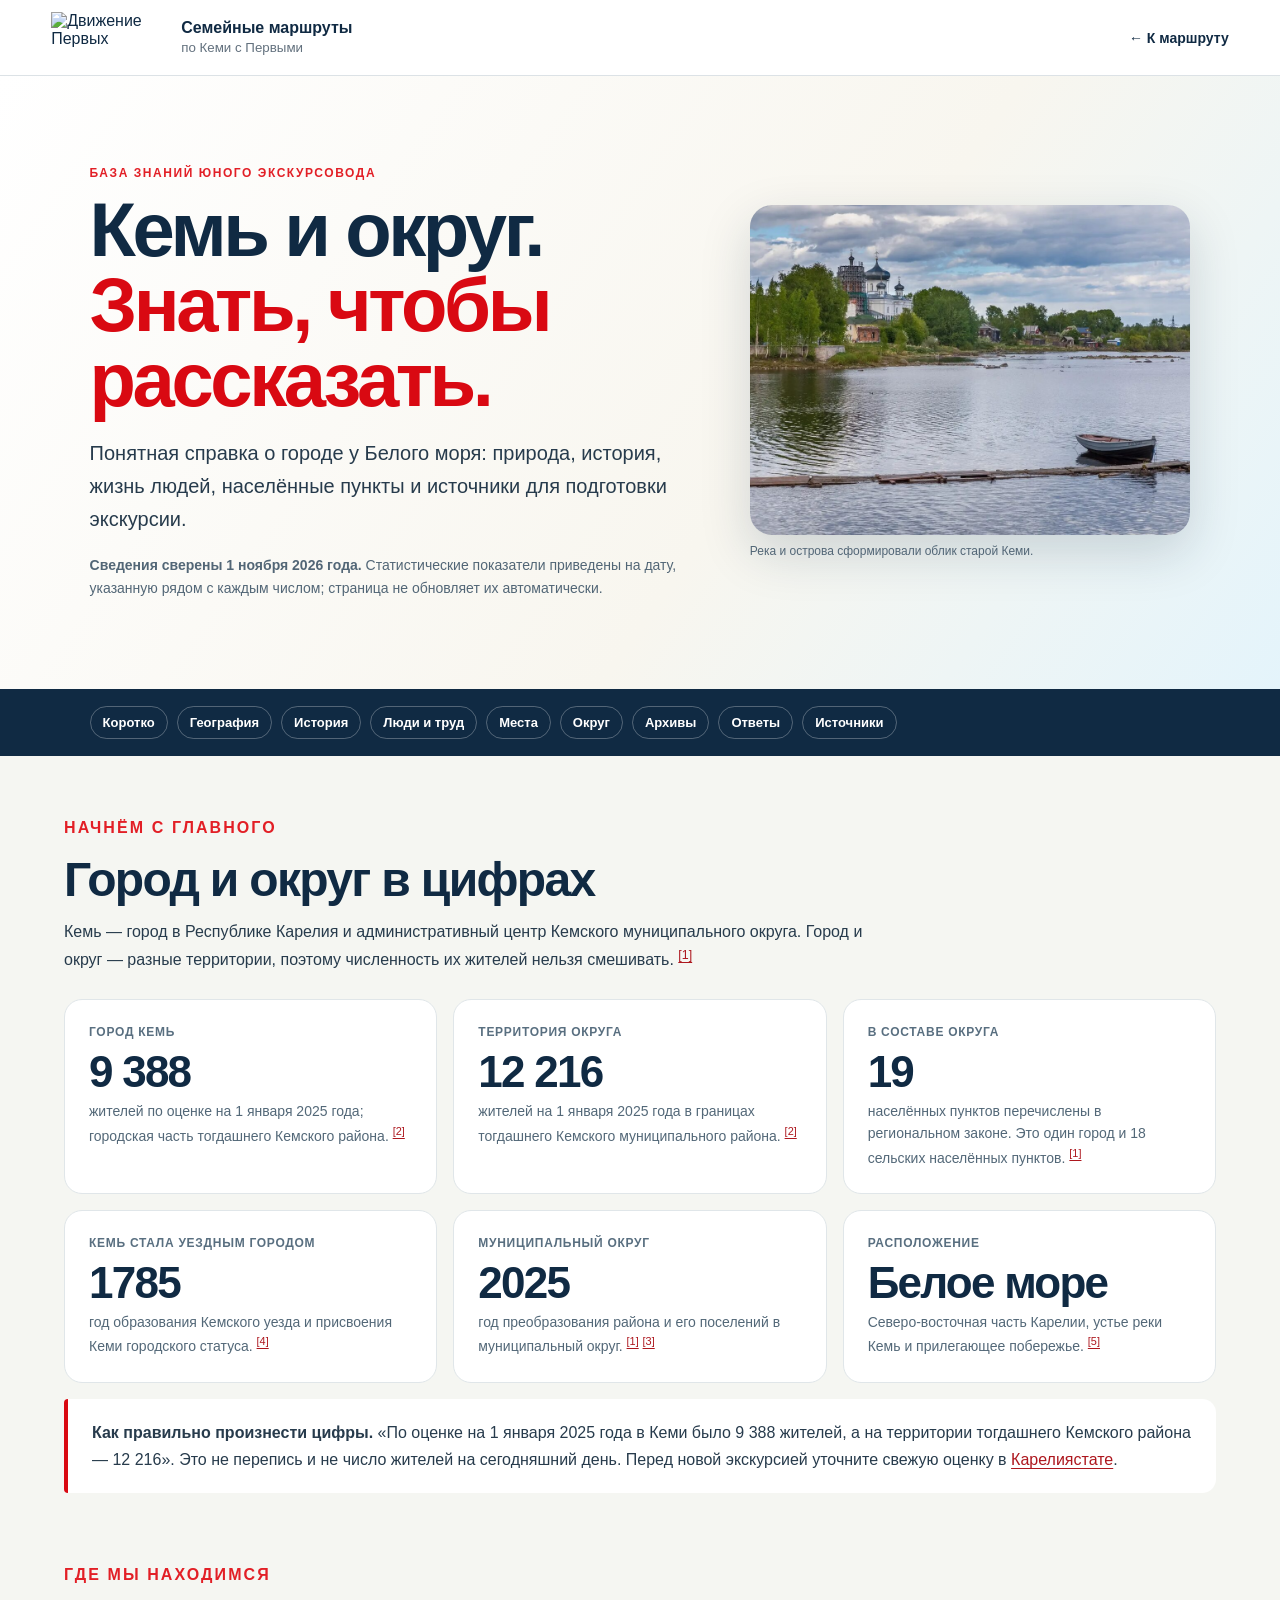
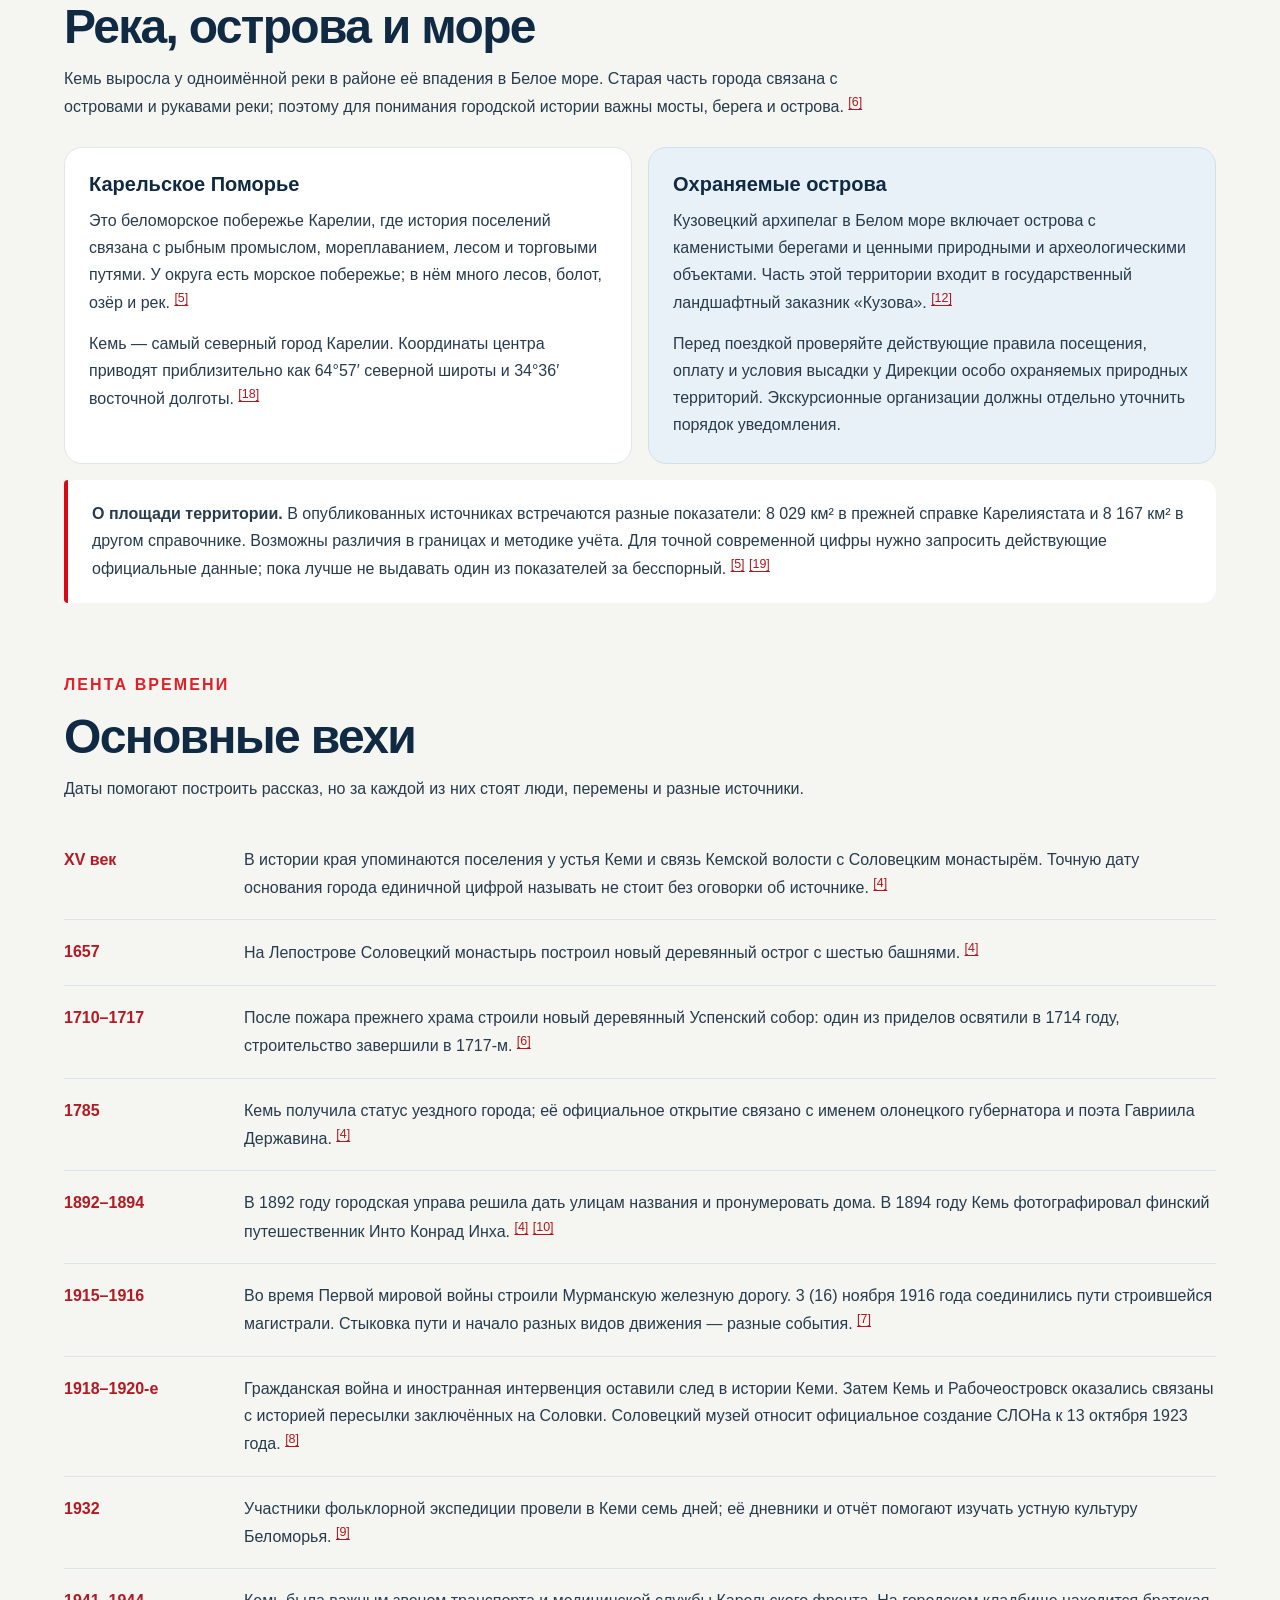
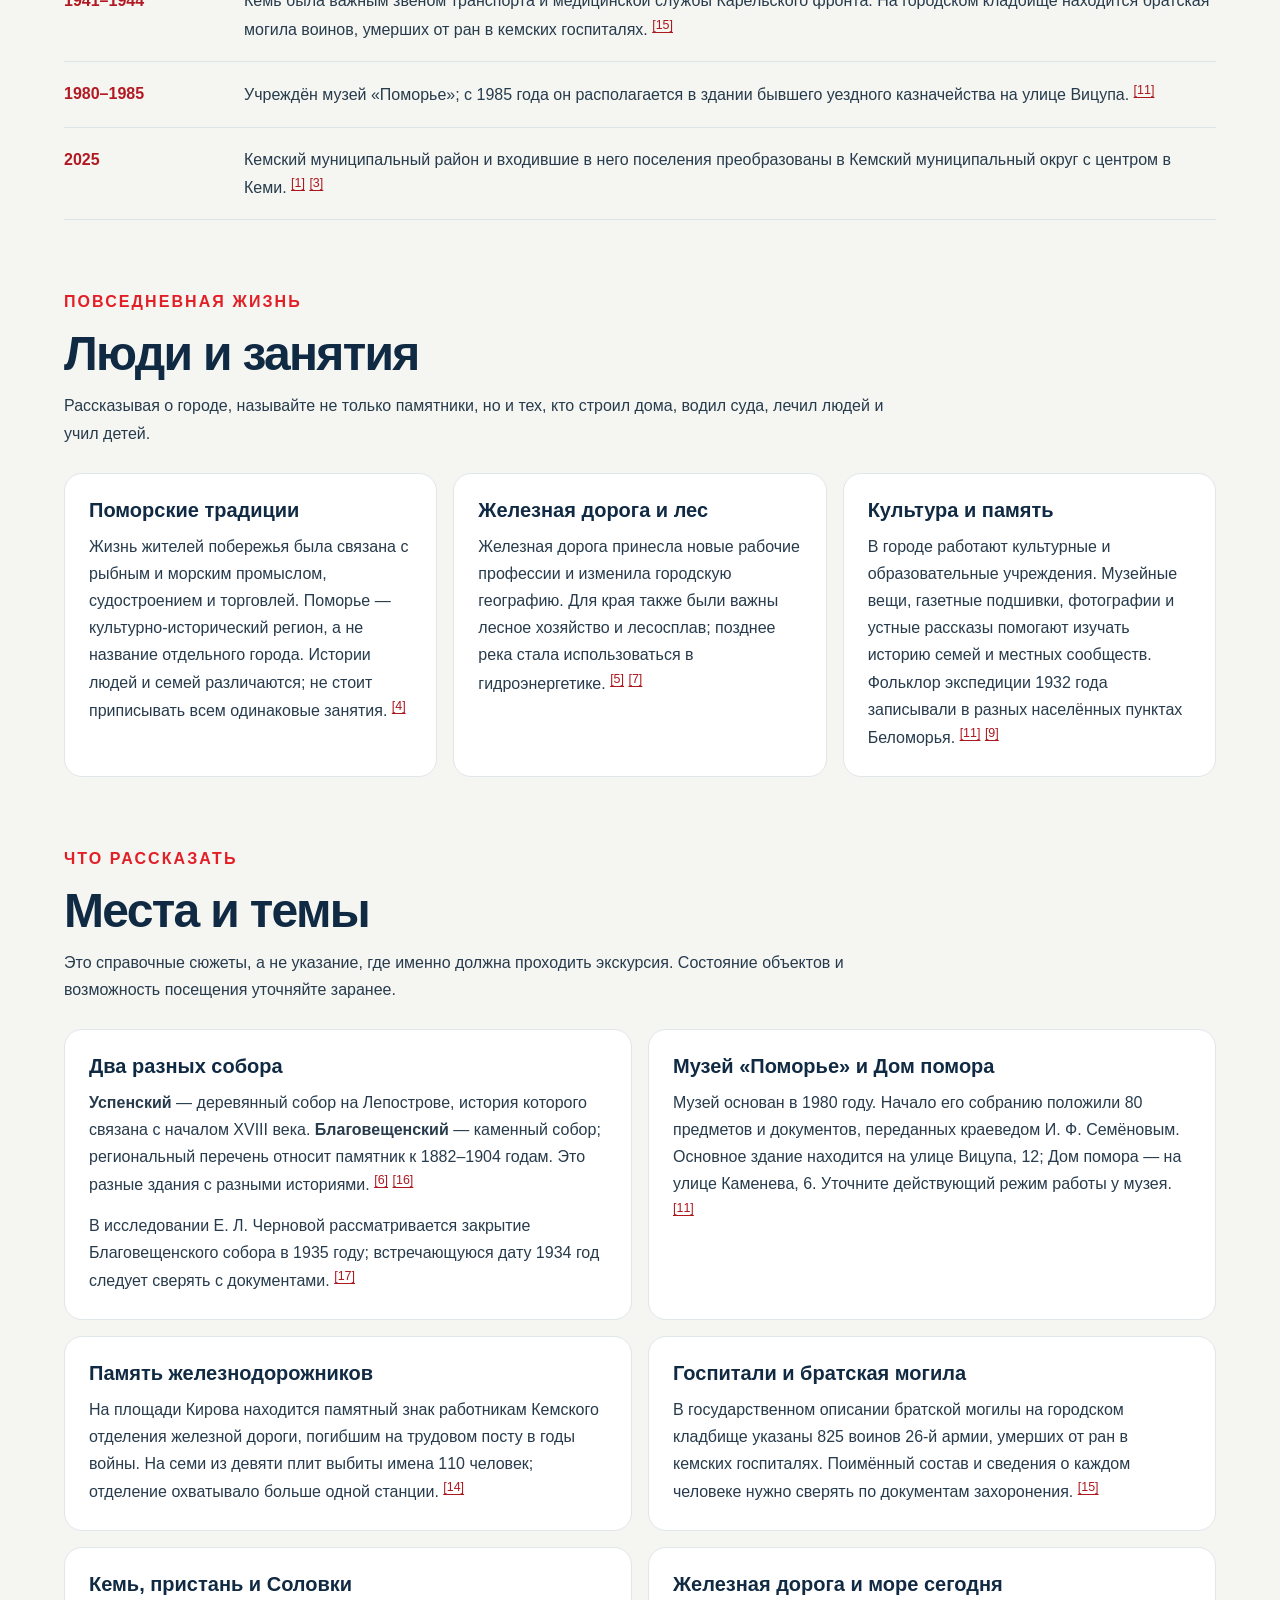
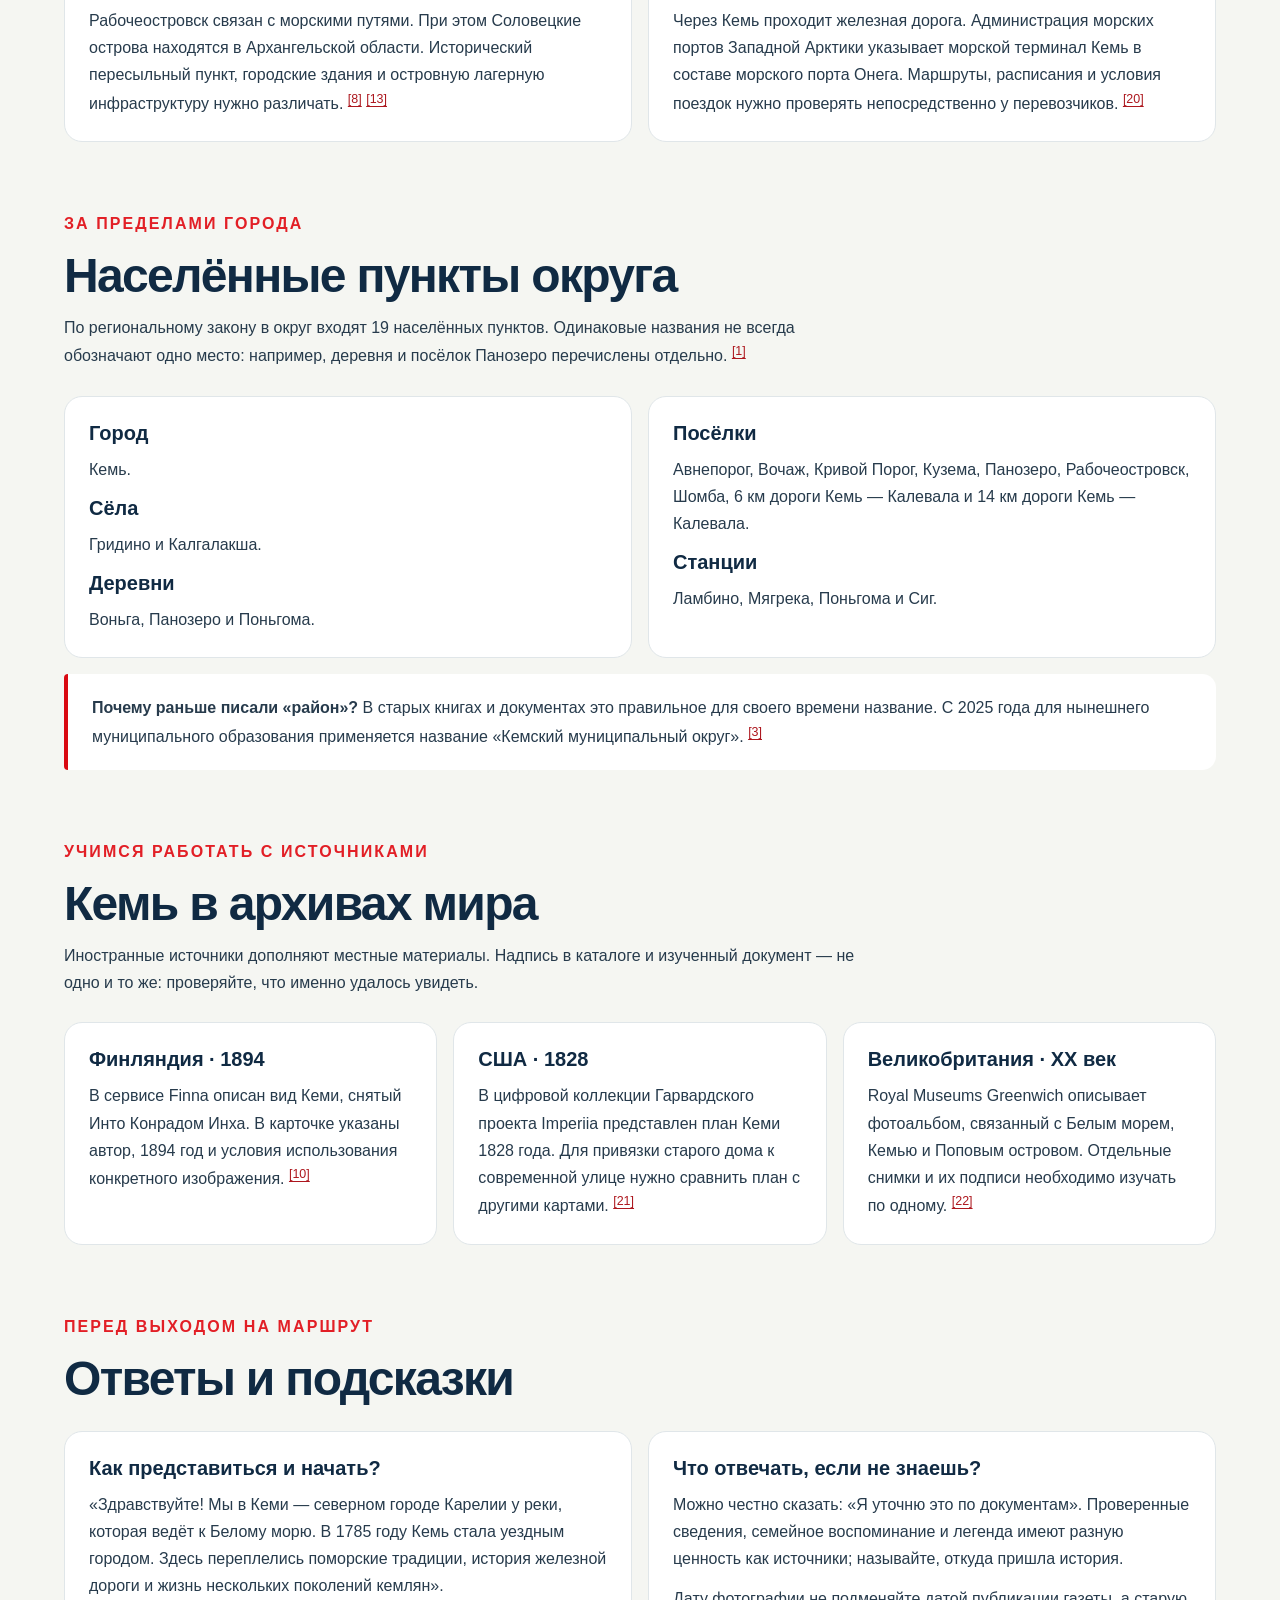
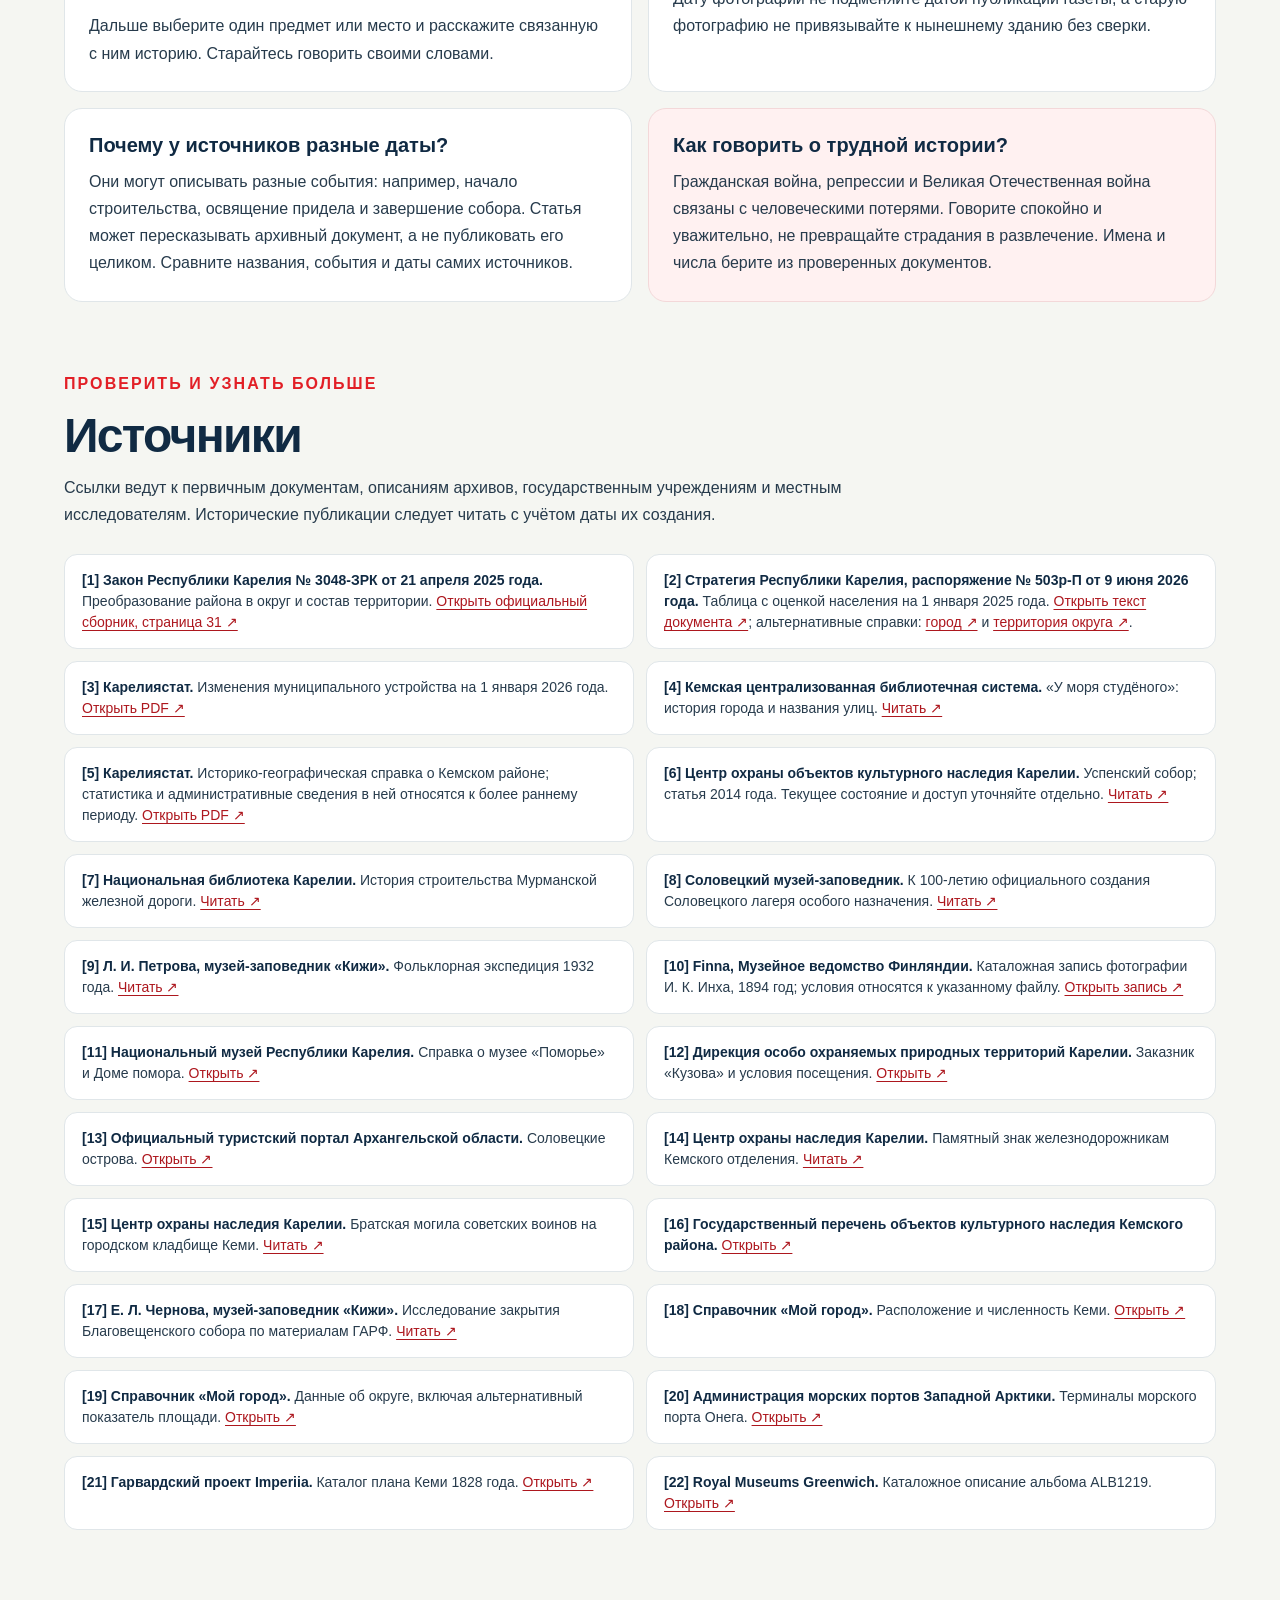
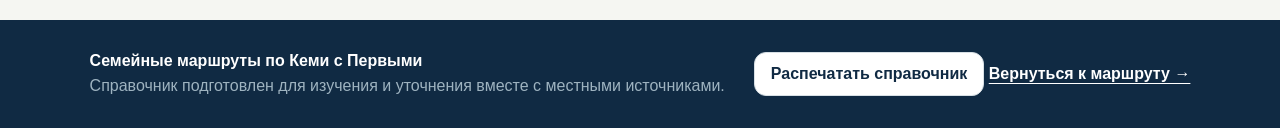
==== commit dfa80bf4: "Исправить размер изображения в справочнике" ====
--- a/guide-reference.html
+++ b/guide-reference.html
@@ -8,7 +8,7 @@
   <title>Кемь и округ — справочник экскурсовода</title>
   <link rel="icon" href="./assets/icon.svg" type="image/svg+xml">
   <link rel="stylesheet" href="./styles.css?v=20261101-1">
-  <link rel="stylesheet" href="./guide-reference.css?v=20261101-1">
+  <link rel="stylesheet" href="./guide-reference.css?v=20261101-2">
 </head>
 <body class="reference-page">
   <a class="skip-link" href="#reference-main">Перейти к справочнику</a>
--- a/guide-reference.css
+++ b/guide-reference.css
@@ -11,7 +11,7 @@
 .reference-hero__lead { max-width: 660px; margin: 20px 0 0; font-size: clamp(17px, 1.6vw, 20px); line-height: 1.65; }
 .reference-hero__note { margin: 18px 0 0; color: #526676; font-size: 14px; line-height: 1.6; }
 .reference-hero__image { margin: 0; }
-.reference-hero__image img { display: block; width: 100%; aspect-ratio: 4 / 3; border-radius: 22px; object-fit: cover; box-shadow: 0 18px 50px rgba(16, 42, 67, .17); }
+.reference-hero__image img { display: block; width: 100%; height: auto; aspect-ratio: 4 / 3; border-radius: 22px; object-fit: cover; box-shadow: 0 18px 50px rgba(16, 42, 67, .17); }
 .reference-hero__image figcaption { margin-top: 8px; color: #526676; font-size: 12px; line-height: 1.4; }
 .reference-nav { display: flex; flex-wrap: wrap; gap: 9px; padding: 17px clamp(20px, 7vw, 110px); background: #102a43; }
 .reference-nav a { padding: 8px 12px; border: 1px solid rgba(255,255,255,.28); border-radius: 999px; color: #fff; font-size: 13px; font-weight: 750; text-decoration: none; }
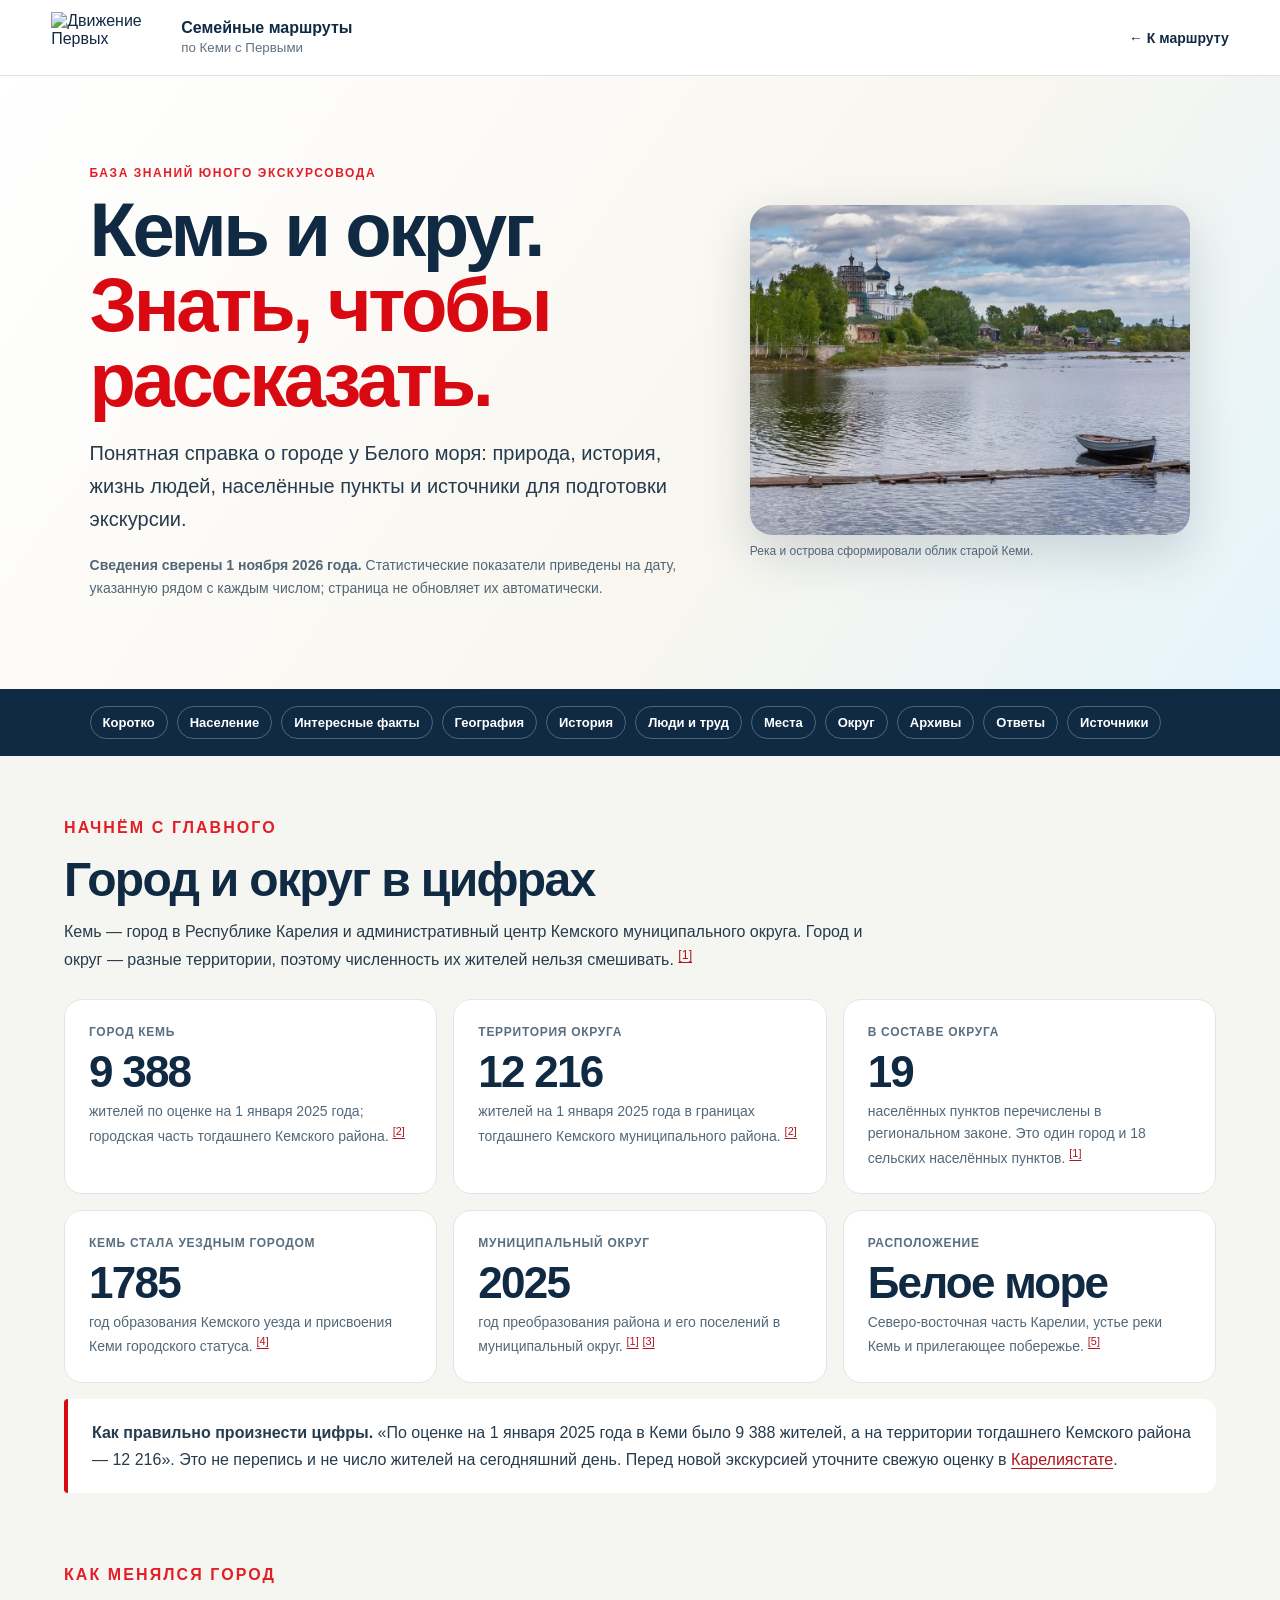
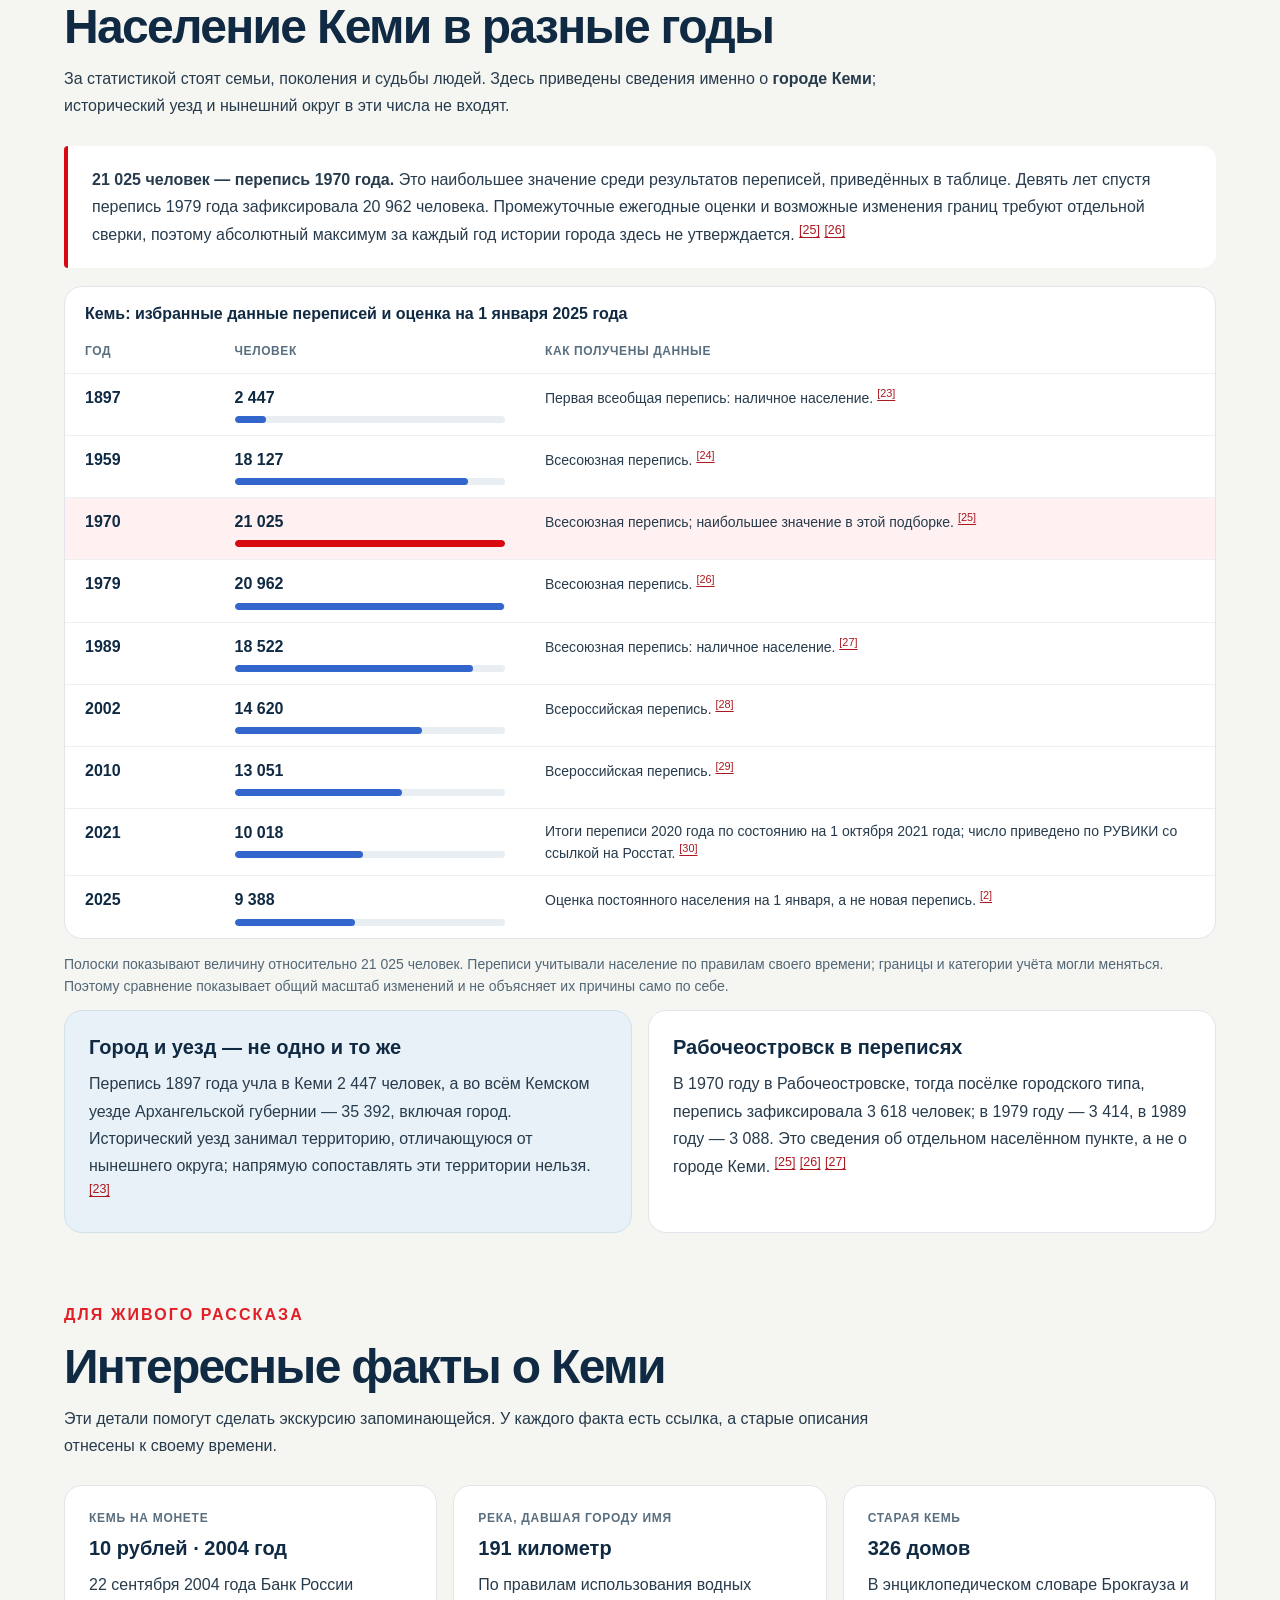
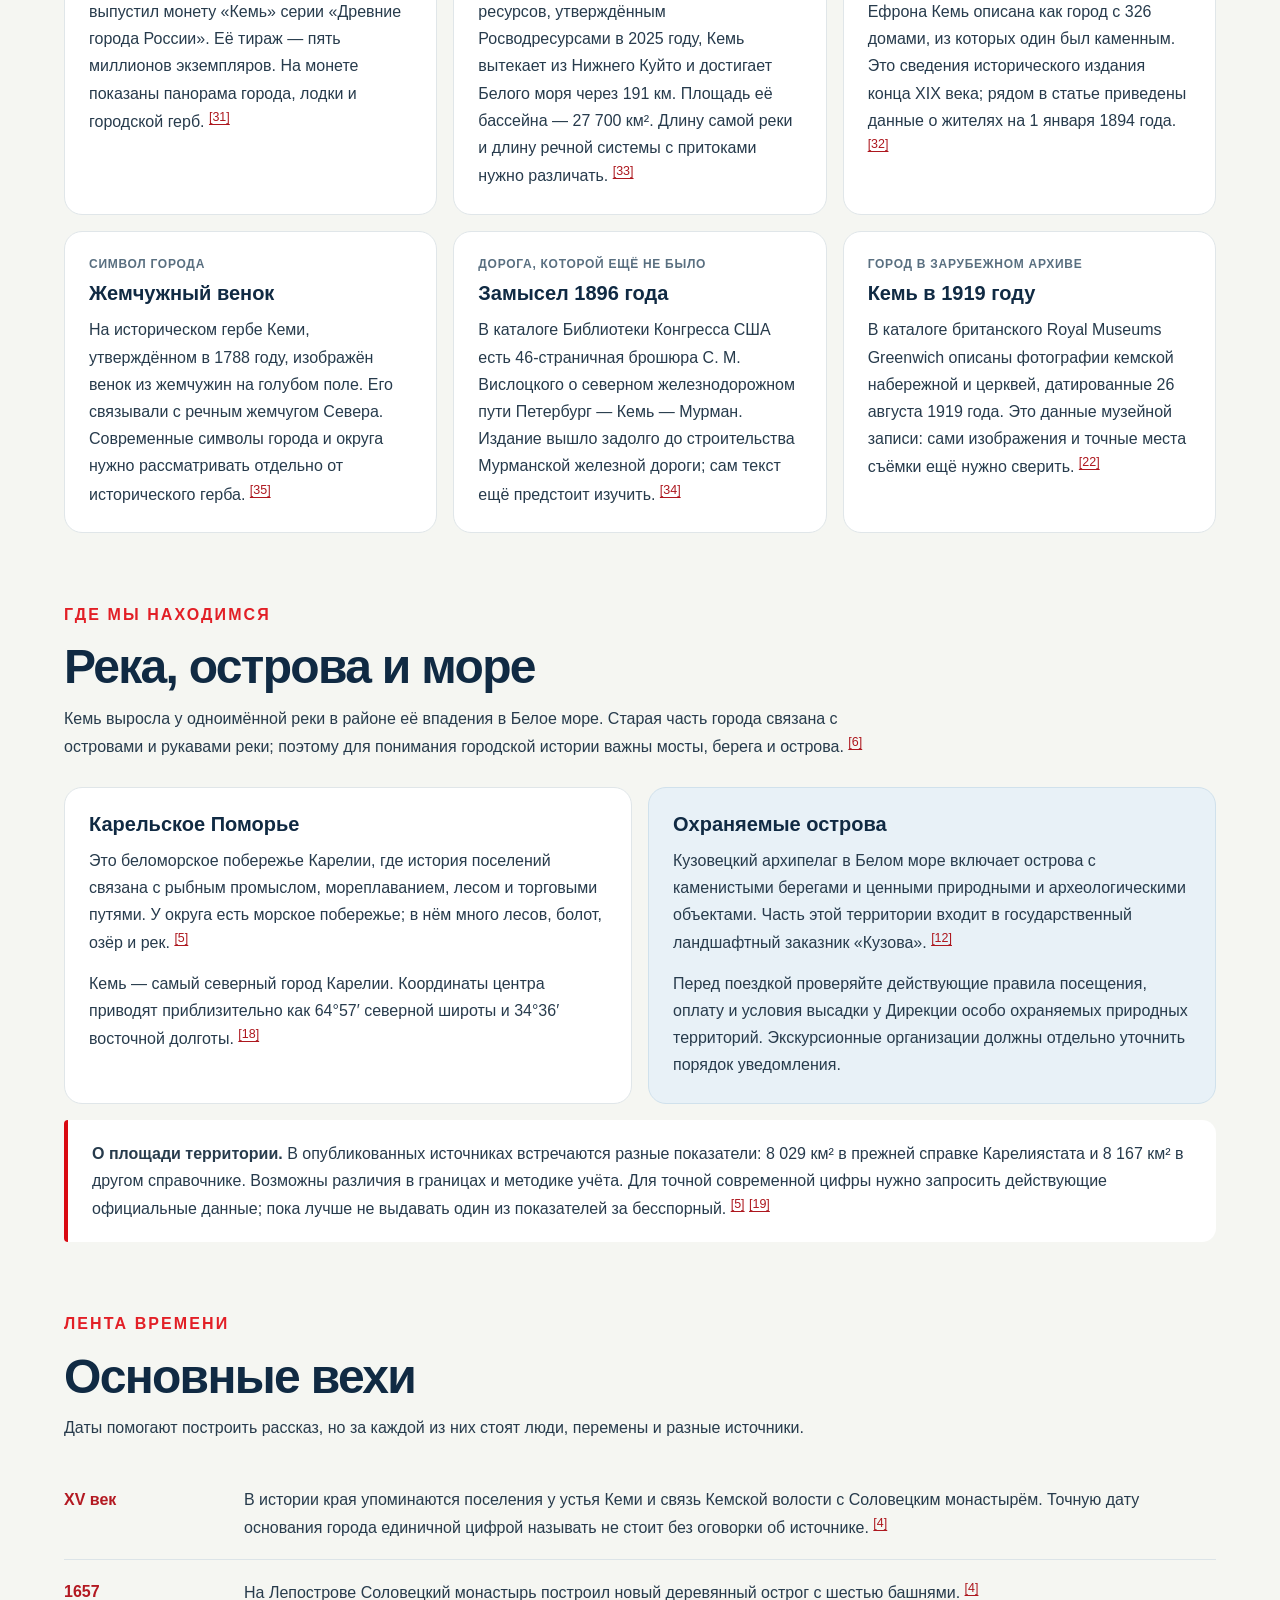
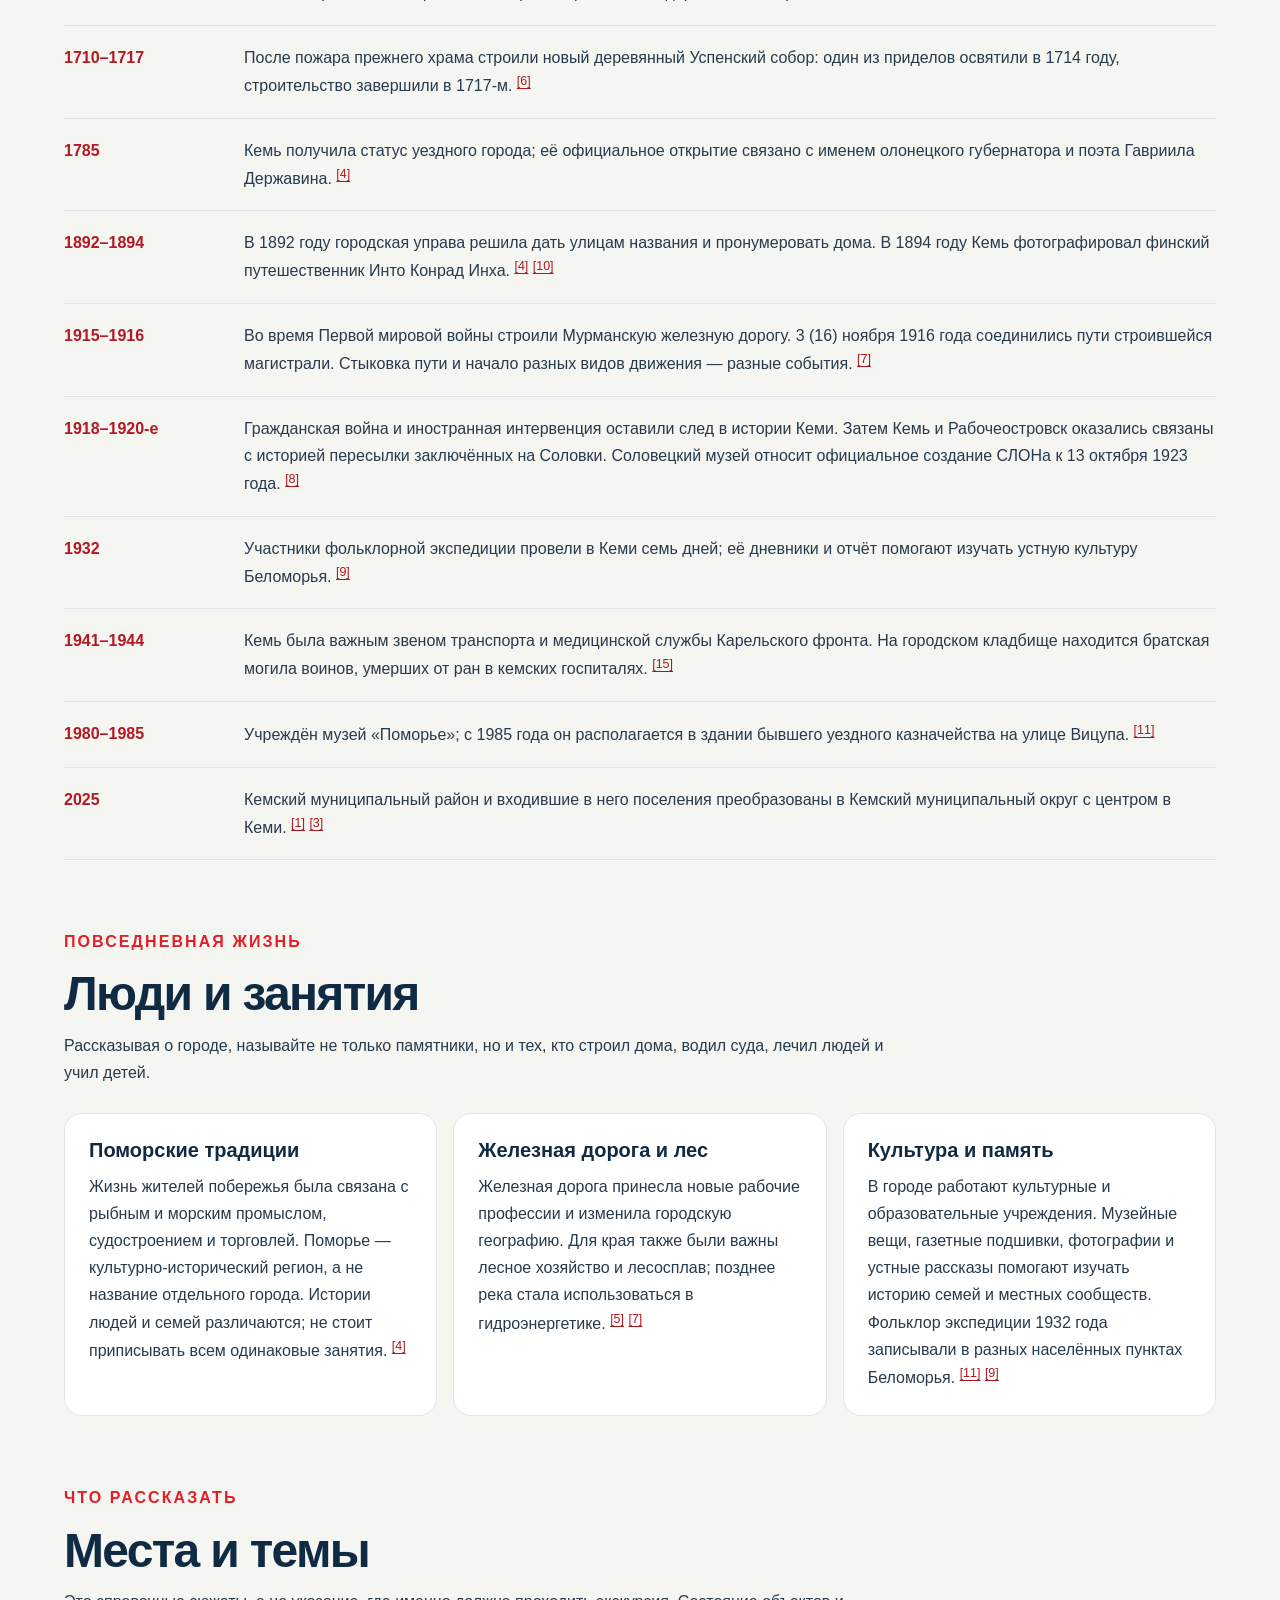
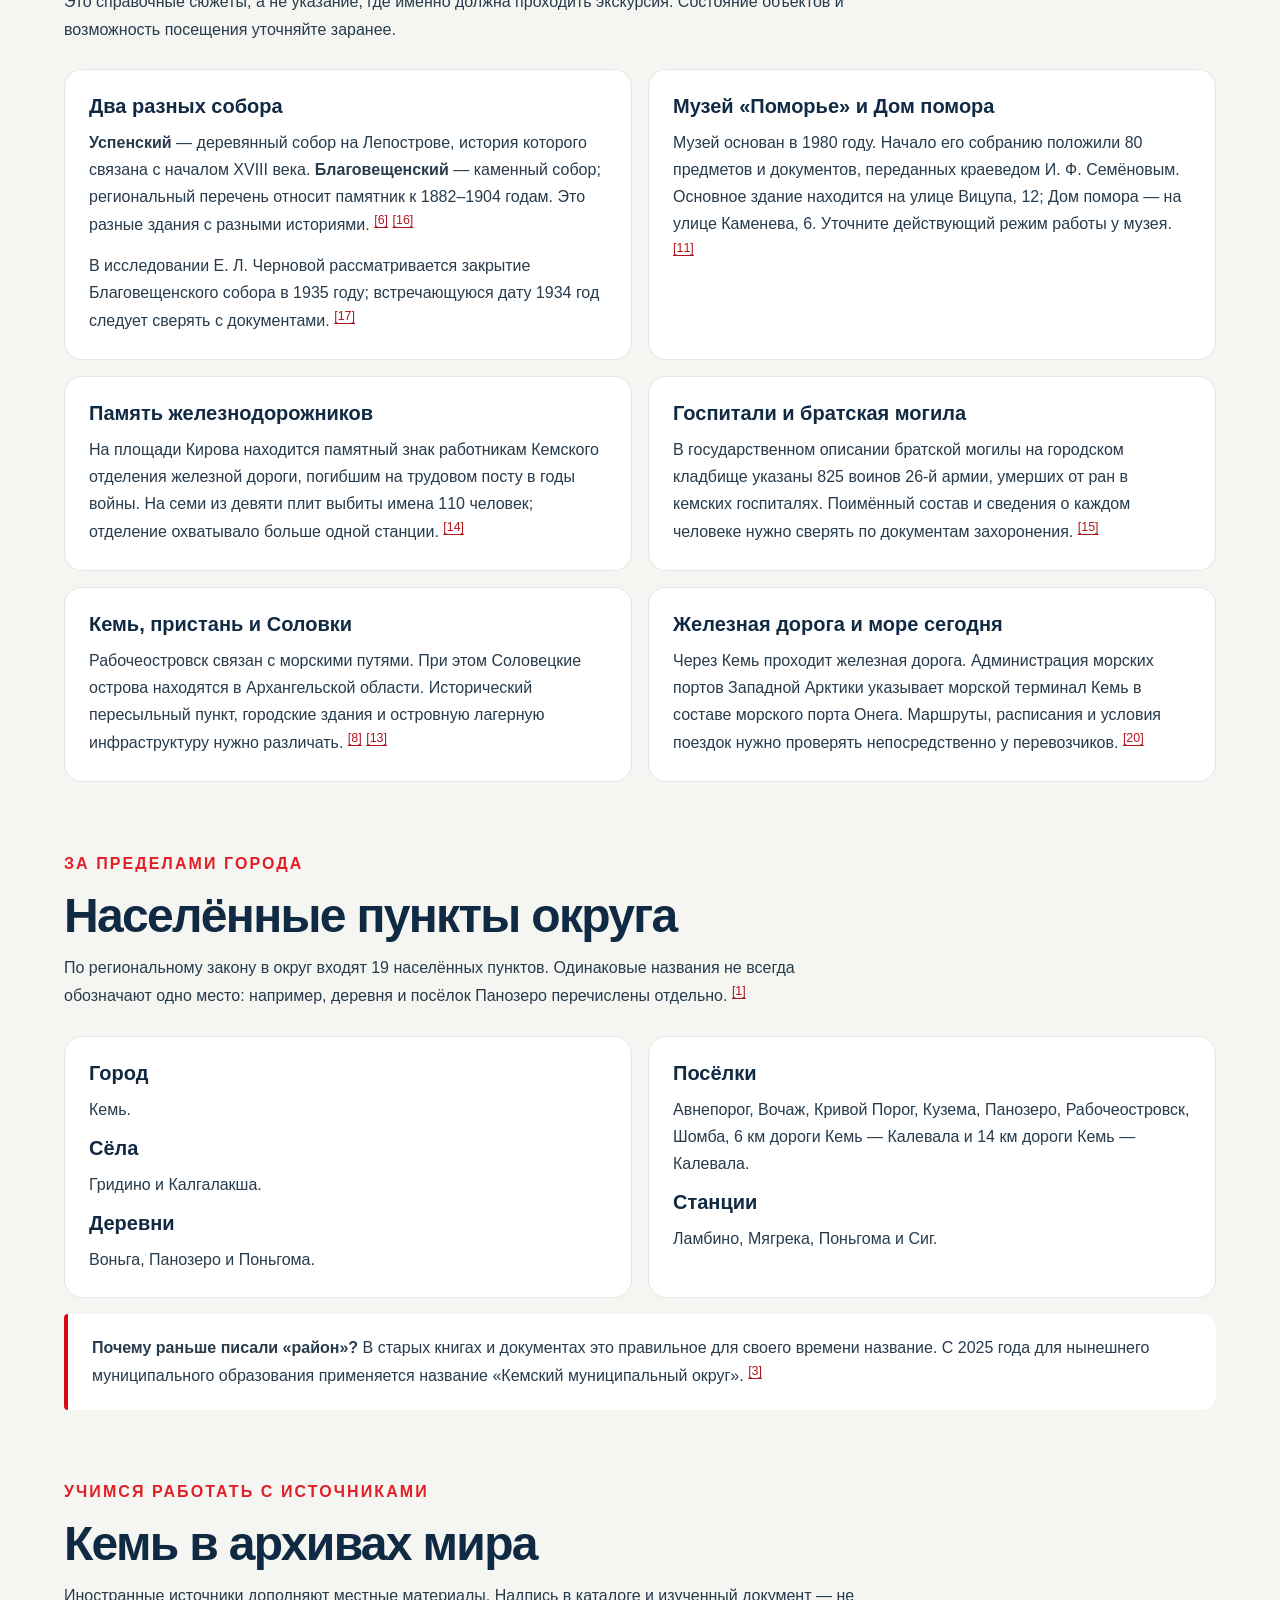
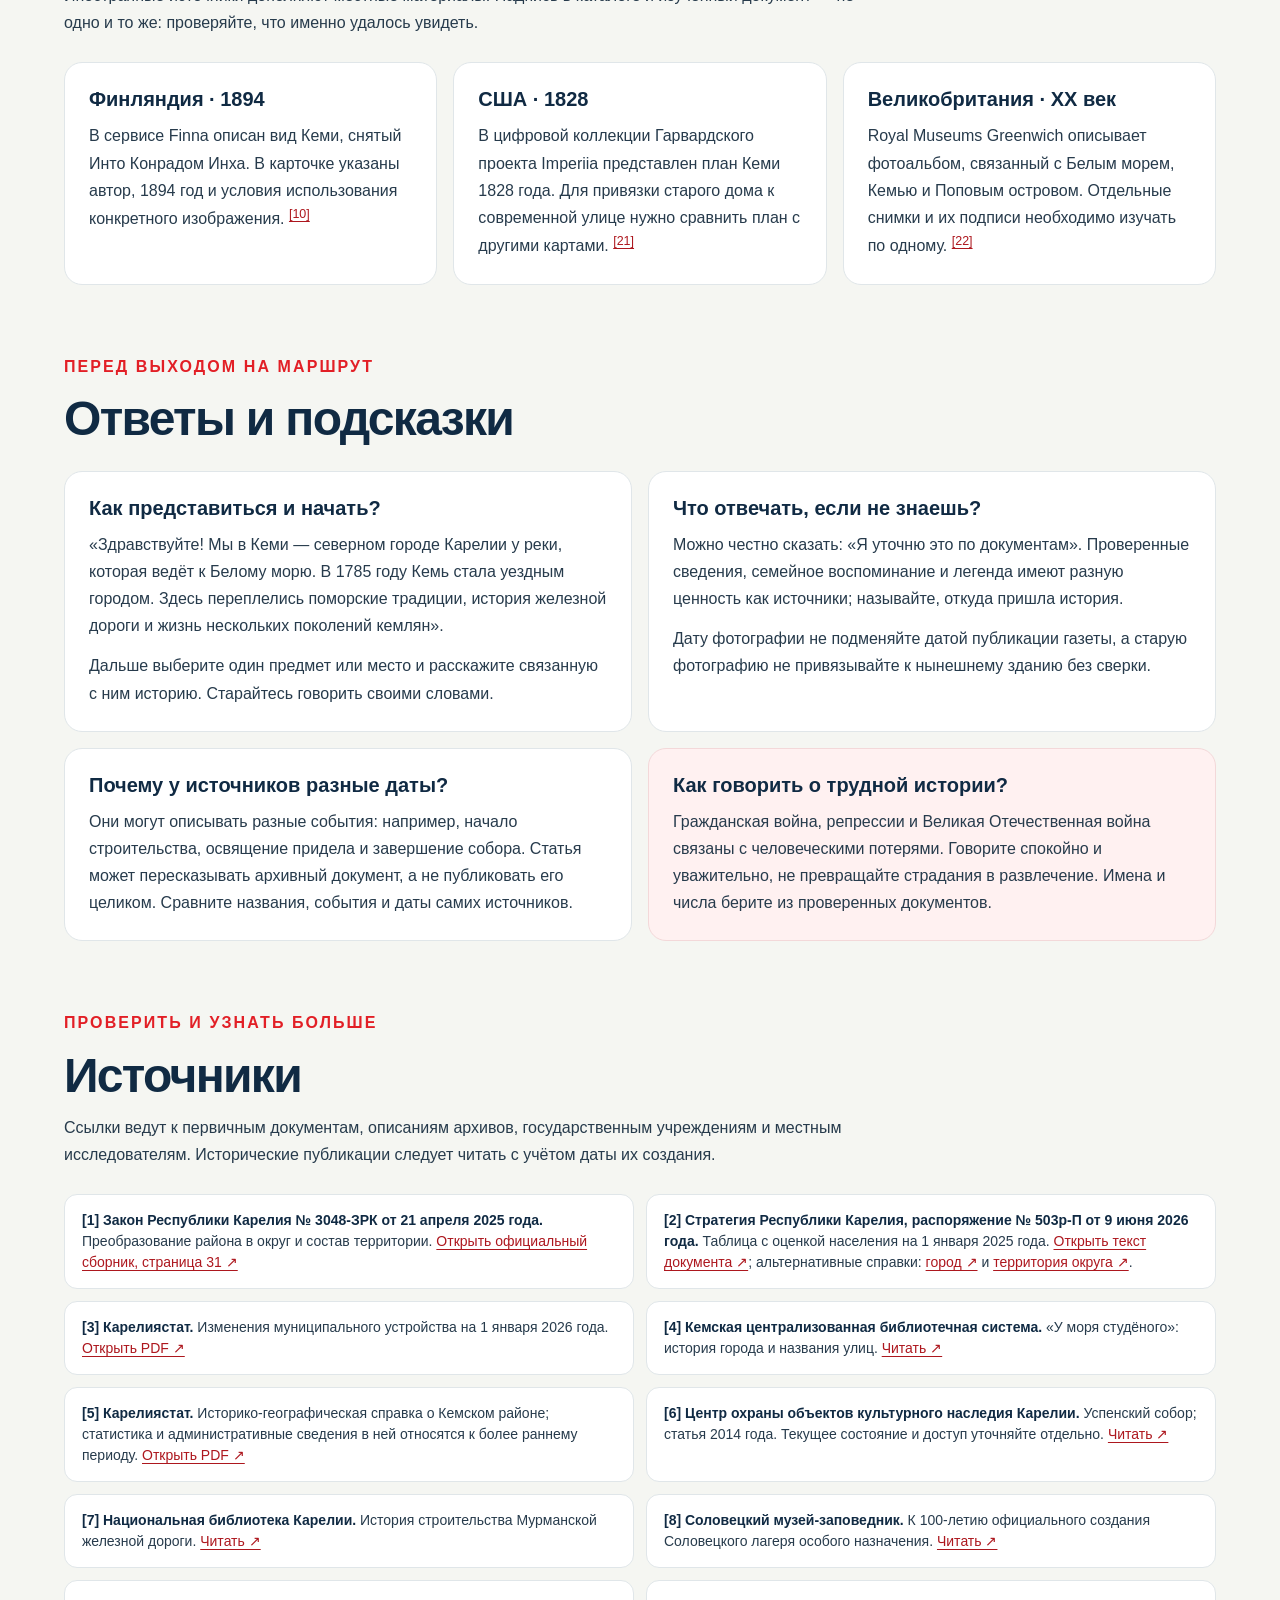
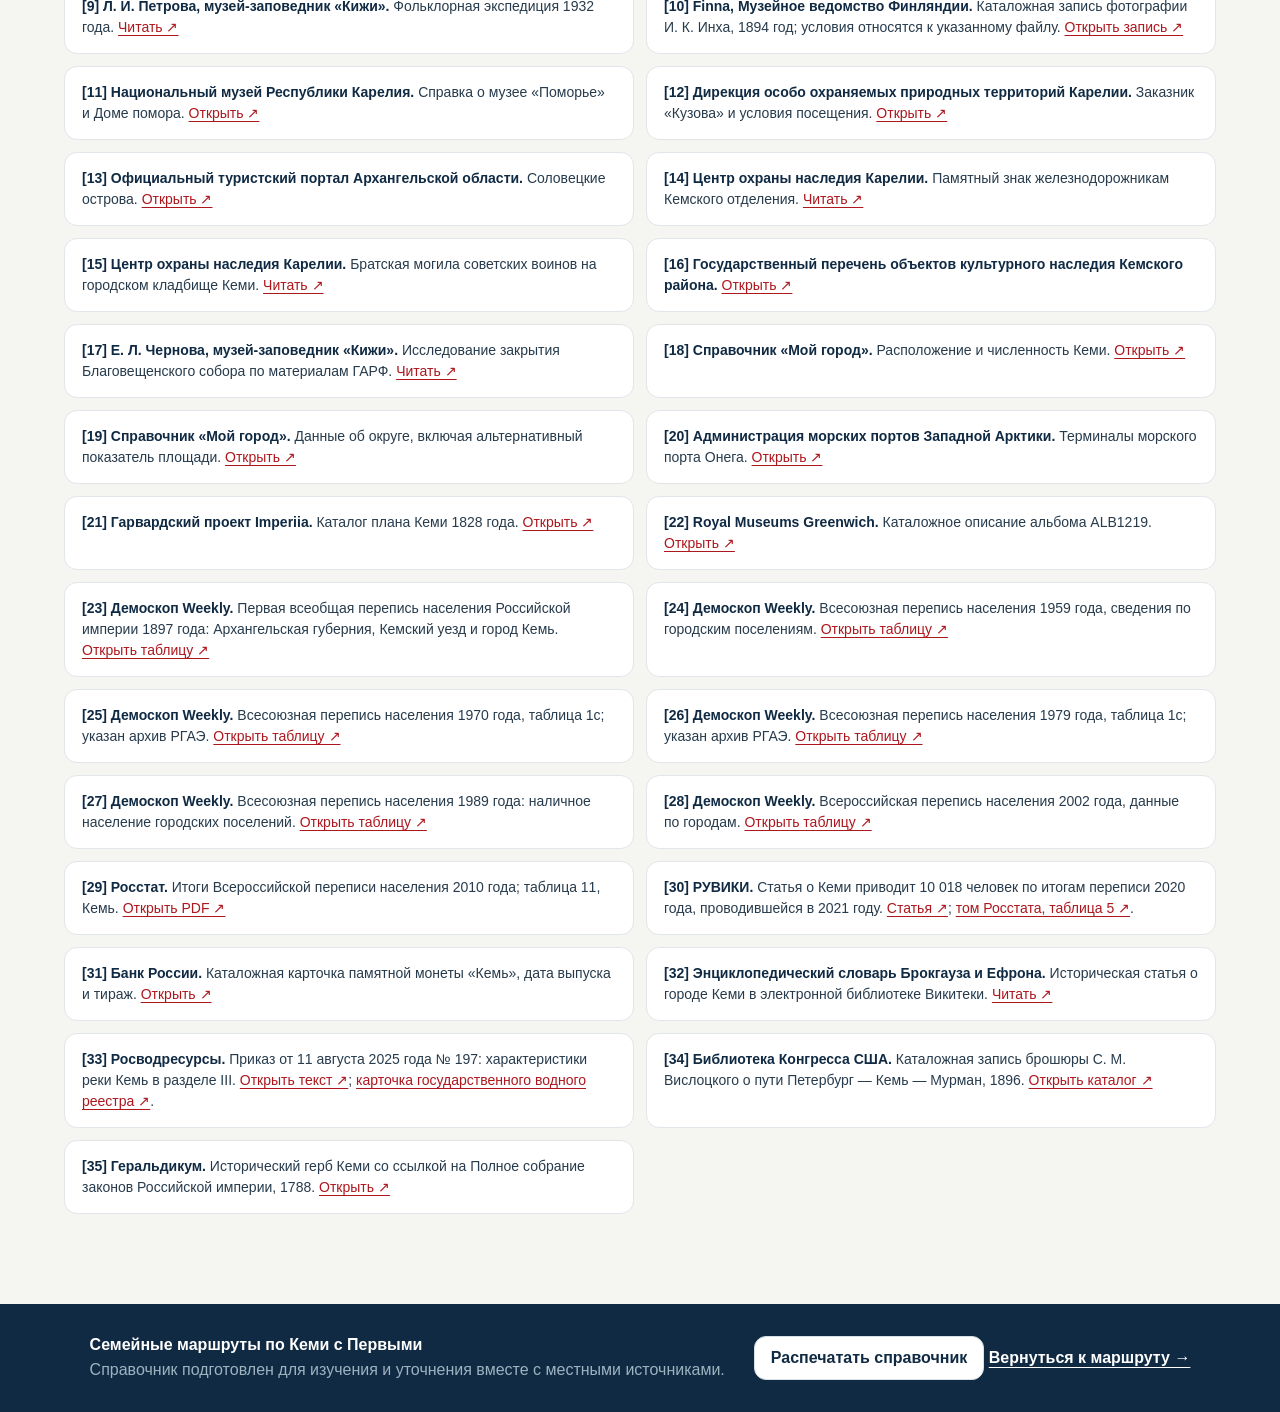
==== commit 9ff6ff47: "Дополнить справочник фактами и историей населения Кеми" ====
--- a/guide-reference.html
+++ b/guide-reference.html
@@ -8,7 +8,7 @@
   <title>Кемь и округ — справочник экскурсовода</title>
   <link rel="icon" href="./assets/icon.svg" type="image/svg+xml">
   <link rel="stylesheet" href="./styles.css?v=20261101-1">
-  <link rel="stylesheet" href="./guide-reference.css?v=20261101-2">
+  <link rel="stylesheet" href="./guide-reference.css?v=20261101-3">
 </head>
 <body class="reference-page">
   <a class="skip-link" href="#reference-main">Перейти к справочнику</a>
@@ -35,7 +35,7 @@
     </section>
 
     <nav class="reference-nav" aria-label="Разделы справочника">
-      <a href="#passport">Коротко</a><a href="#geography">География</a><a href="#history">История</a><a href="#people">Люди и труд</a><a href="#places">Места</a><a href="#settlements">Округ</a><a href="#archive">Архивы</a><a href="#answers">Ответы</a><a href="#sources">Источники</a>
+      <a href="#passport">Коротко</a><a href="#population">Население</a><a href="#facts">Интересные факты</a><a href="#geography">География</a><a href="#history">История</a><a href="#people">Люди и труд</a><a href="#places">Места</a><a href="#settlements">Округ</a><a href="#archive">Архивы</a><a href="#answers">Ответы</a><a href="#sources">Источники</a>
     </nav>
 
     <div class="reference-main">
@@ -50,6 +50,45 @@
           <article class="reference-card"><span class="reference-card__label">Расположение</span><strong class="reference-card__value">Белое море</strong><p class="reference-card__note">Северо-восточная часть Карелии, устье реки Кемь и прилегающее побережье. <a class="reference-source" href="#src-region">[5]</a></p></article>
         </div>
         <div class="reference-callout"><p><strong>Как правильно произнести цифры.</strong> «По оценке на 1 января 2025 года в Кеми было 9 388 жителей, а на территории тогдашнего Кемского района — 12 216». Это не перепись и не число жителей на сегодняшний день. Перед новой экскурсией уточните свежую оценку в <a href="https://10.rosstat.gov.ru/main_indicators" target="_blank" rel="noreferrer">Карелиястате</a>.</p></div>
+      </section>
+
+      <section class="reference-section" id="population" aria-labelledby="population-title">
+        <div class="reference-section__heading"><p class="eyebrow">Как менялся город</p><h2 id="population-title">Население Кеми в разные годы</h2><p>За статистикой стоят семьи, поколения и судьбы людей. Здесь приведены сведения именно о <strong>городе Кеми</strong>; исторический уезд и нынешний округ в эти числа не входят.</p></div>
+        <div class="reference-callout reference-callout--first"><p><strong>21 025 человек — перепись 1970 года.</strong> Это наибольшее значение среди результатов переписей, приведённых в таблице. Девять лет спустя перепись 1979 года зафиксировала 20 962 человека. Промежуточные ежегодные оценки и возможные изменения границ требуют отдельной сверки, поэтому абсолютный максимум за каждый год истории города здесь не утверждается. <a class="reference-source" href="#src-census1970">[25]</a> <a class="reference-source" href="#src-census1979">[26]</a></p></div>
+        <div class="population-table-wrap">
+          <table class="population-table">
+            <caption>Кемь: избранные данные переписей и оценка на 1 января 2025 года</caption>
+            <thead><tr><th scope="col">Год</th><th scope="col">Человек</th><th scope="col">Как получены данные</th></tr></thead>
+            <tbody>
+              <tr><th scope="row">1897</th><td><strong>2 447</strong><span class="population-bar" aria-hidden="true"><i style="--population-width: 11.6%"></i></span></td><td>Первая всеобщая перепись: наличное население. <a class="reference-source" href="#src-census1897">[23]</a></td></tr>
+              <tr><th scope="row">1959</th><td><strong>18 127</strong><span class="population-bar" aria-hidden="true"><i style="--population-width: 86.2%"></i></span></td><td>Всесоюзная перепись. <a class="reference-source" href="#src-census1959">[24]</a></td></tr>
+              <tr class="population-table__highlight"><th scope="row">1970</th><td><strong>21 025</strong><span class="population-bar" aria-hidden="true"><i style="--population-width: 100%"></i></span></td><td>Всесоюзная перепись; наибольшее значение в этой подборке. <a class="reference-source" href="#src-census1970">[25]</a></td></tr>
+              <tr><th scope="row">1979</th><td><strong>20 962</strong><span class="population-bar" aria-hidden="true"><i style="--population-width: 99.7%"></i></span></td><td>Всесоюзная перепись. <a class="reference-source" href="#src-census1979">[26]</a></td></tr>
+              <tr><th scope="row">1989</th><td><strong>18 522</strong><span class="population-bar" aria-hidden="true"><i style="--population-width: 88.1%"></i></span></td><td>Всесоюзная перепись: наличное население. <a class="reference-source" href="#src-census1989">[27]</a></td></tr>
+              <tr><th scope="row">2002</th><td><strong>14 620</strong><span class="population-bar" aria-hidden="true"><i style="--population-width: 69.5%"></i></span></td><td>Всероссийская перепись. <a class="reference-source" href="#src-census2002">[28]</a></td></tr>
+              <tr><th scope="row">2010</th><td><strong>13 051</strong><span class="population-bar" aria-hidden="true"><i style="--population-width: 62.1%"></i></span></td><td>Всероссийская перепись. <a class="reference-source" href="#src-census2010">[29]</a></td></tr>
+              <tr><th scope="row">2021</th><td><strong>10 018</strong><span class="population-bar" aria-hidden="true"><i style="--population-width: 47.6%"></i></span></td><td>Итоги переписи 2020 года по состоянию на 1 октября 2021 года; число приведено по РУВИКИ со ссылкой на Росстат. <a class="reference-source" href="#src-census2021">[30]</a></td></tr>
+              <tr><th scope="row">2025</th><td><strong>9 388</strong><span class="population-bar" aria-hidden="true"><i style="--population-width: 44.7%"></i></span></td><td>Оценка постоянного населения на 1 января, а не новая перепись. <a class="reference-source" href="#src-population">[2]</a></td></tr>
+            </tbody>
+          </table>
+        </div>
+        <p class="population-note">Полоски показывают величину относительно 21 025 человек. Переписи учитывали население по правилам своего времени; границы и категории учёта могли меняться. Поэтому сравнение показывает общий масштаб изменений и не объясняет их причины само по себе.</p>
+        <div class="reference-grid reference-grid--two">
+          <article class="reference-card reference-card--tint"><h3>Город и уезд — не одно и то же</h3><p>Перепись 1897 года учла в Кеми 2 447 человек, а во всём Кемском уезде Архангельской губернии — 35 392, включая город. Исторический уезд занимал территорию, отличающуюся от нынешнего округа; напрямую сопоставлять эти территории нельзя. <a class="reference-source" href="#src-census1897">[23]</a></p></article>
+          <article class="reference-card"><h3>Рабочеостровск в переписях</h3><p>В 1970 году в Рабочеостровске, тогда посёлке городского типа, перепись зафиксировала 3 618 человек; в 1979 году — 3 414, в 1989 году — 3 088. Это сведения об отдельном населённом пункте, а не о городе Кеми. <a class="reference-source" href="#src-census1970">[25]</a> <a class="reference-source" href="#src-census1979">[26]</a> <a class="reference-source" href="#src-census1989">[27]</a></p></article>
+        </div>
+      </section>
+
+      <section class="reference-section" id="facts" aria-labelledby="facts-title">
+        <div class="reference-section__heading"><p class="eyebrow">Для живого рассказа</p><h2 id="facts-title">Интересные факты о Кеми</h2><p>Эти детали помогут сделать экскурсию запоминающейся. У каждого факта есть ссылка, а старые описания отнесены к своему времени.</p></div>
+        <div class="reference-grid">
+          <article class="reference-card"><span class="reference-card__label">Кемь на монете</span><h3>10 рублей · 2004 год</h3><p>22 сентября 2004 года Банк России выпустил монету «Кемь» серии «Древние города России». Её тираж — пять миллионов экземпляров. На монете показаны панорама города, лодки и городской герб. <a class="reference-source" href="#src-coin">[31]</a></p></article>
+          <article class="reference-card"><span class="reference-card__label">Река, давшая городу имя</span><h3>191 километр</h3><p>По правилам использования водных ресурсов, утверждённым Росводресурсами в 2025 году, Кемь вытекает из Нижнего Куйто и достигает Белого моря через 191 км. Площадь её бассейна — 27 700 км². Длину самой реки и длину речной системы с притоками нужно различать. <a class="reference-source" href="#src-river">[33]</a></p></article>
+          <article class="reference-card"><span class="reference-card__label">Старая Кемь</span><h3>326 домов</h3><p>В энциклопедическом словаре Брокгауза и Ефрона Кемь описана как город с 326 домами, из которых один был каменным. Это сведения исторического издания конца XIX века; рядом в статье приведены данные о жителях на 1 января 1894 года. <a class="reference-source" href="#src-brockhaus">[32]</a></p></article>
+          <article class="reference-card"><span class="reference-card__label">Символ города</span><h3>Жемчужный венок</h3><p>На историческом гербе Кеми, утверждённом в 1788 году, изображён венок из жемчужин на голубом поле. Его связывали с речным жемчугом Севера. Современные символы города и округа нужно рассматривать отдельно от исторического герба. <a class="reference-source" href="#src-heraldry">[35]</a></p></article>
+          <article class="reference-card"><span class="reference-card__label">Дорога, которой ещё не было</span><h3>Замысел 1896 года</h3><p>В каталоге Библиотеки Конгресса США есть 46-страничная брошюра С. М. Вислоцкого о северном железнодорожном пути Петербург — Кемь — Мурман. Издание вышло задолго до строительства Мурманской железной дороги; сам текст ещё предстоит изучить. <a class="reference-source" href="#src-vislotskii">[34]</a></p></article>
+          <article class="reference-card"><span class="reference-card__label">Город в зарубежном архиве</span><h3>Кемь в 1919 году</h3><p>В каталоге британского Royal Museums Greenwich описаны фотографии кемской набережной и церквей, датированные 26 августа 1919 года. Это данные музейной записи: сами изображения и точные места съёмки ещё нужно сверить. <a class="reference-source" href="#src-greenwich">[22]</a></p></article>
+        </div>
       </section>
 
       <section class="reference-section" id="geography" aria-labelledby="geography-title">
@@ -152,6 +191,19 @@
           <li id="src-port"><strong>[20] Администрация морских портов Западной Арктики.</strong> Терминалы морского порта Онега. <a href="https://mapm.ru/Port/Onega" target="_blank" rel="noreferrer">Открыть ↗</a></li>
           <li id="src-harvard"><strong>[21] Гарвардский проект Imperiia.</strong> Каталог плана Кеми 1828 года. <a href="https://imperiia.omeka.fas.harvard.edu/document/3592" target="_blank" rel="noreferrer">Открыть ↗</a></li>
           <li id="src-greenwich"><strong>[22] Royal Museums Greenwich.</strong> Каталожное описание альбома ALB1219. <a href="https://www.rmg.co.uk/collections/objects/rmgc-object-552071" target="_blank" rel="noreferrer">Открыть ↗</a></li>
+          <li id="src-census1897"><strong>[23] Демоскоп Weekly.</strong> Первая всеобщая перепись населения Российской империи 1897 года: Архангельская губерния, Кемский уезд и город Кемь. <a href="https://www.demoscope.ru/weekly/ssp/rus_gub_97.php" target="_blank" rel="noreferrer">Открыть таблицу ↗</a></li>
+          <li id="src-census1959"><strong>[24] Демоскоп Weekly.</strong> Всесоюзная перепись населения 1959 года, сведения по городским поселениям. <a href="https://www.demoscope.ru/weekly/ssp/rus59_reg2.php" target="_blank" rel="noreferrer">Открыть таблицу ↗</a></li>
+          <li id="src-census1970"><strong>[25] Демоскоп Weekly.</strong> Всесоюзная перепись населения 1970 года, таблица 1с; указан архив РГАЭ. <a href="https://www.demoscope.ru/weekly/ssp/rus70_reg2.php" target="_blank" rel="noreferrer">Открыть таблицу ↗</a></li>
+          <li id="src-census1979"><strong>[26] Демоскоп Weekly.</strong> Всесоюзная перепись населения 1979 года, таблица 1с; указан архив РГАЭ. <a href="https://www.demoscope.ru/weekly/ssp/rus79_reg2.php" target="_blank" rel="noreferrer">Открыть таблицу ↗</a></li>
+          <li id="src-census1989"><strong>[27] Демоскоп Weekly.</strong> Всесоюзная перепись населения 1989 года: наличное население городских поселений. <a href="https://www.demoscope.ru/weekly/ssp/rus89_reg2.php" target="_blank" rel="noreferrer">Открыть таблицу ↗</a></li>
+          <li id="src-census2002"><strong>[28] Демоскоп Weekly.</strong> Всероссийская перепись населения 2002 года, данные по городам. <a href="https://www.demoscope.ru/weekly/ssp/rus02_reg2.php" target="_blank" rel="noreferrer">Открыть таблицу ↗</a></li>
+          <li id="src-census2010"><strong>[29] Росстат.</strong> Итоги Всероссийской переписи населения 2010 года; таблица 11, Кемь. <a href="https://rosstat.gov.ru/free_doc/new_site/perepis2010/croc/Documents/Vol1/pub-01-11.pdf" target="_blank" rel="noreferrer">Открыть PDF ↗</a></li>
+          <li id="src-census2021"><strong>[30] РУВИКИ.</strong> Статья о Кеми приводит 10 018 человек по итогам переписи 2020 года, проводившейся в 2021 году. <a href="https://ru.ruwiki.ru/wiki/%D0%9A%D0%B5%D0%BC%D1%8C_%28%D0%B3%D0%BE%D1%80%D0%BE%D0%B4%29" target="_blank" rel="noreferrer">Статья ↗</a>; <a href="https://rosstat.gov.ru/vpn/2020/Tom1_Chislennost_i_razmeshchenie_naseleniya" target="_blank" rel="noreferrer">том Росстата, таблица 5 ↗</a>.</li>
+          <li id="src-coin"><strong>[31] Банк России.</strong> Каталожная карточка памятной монеты «Кемь», дата выпуска и тираж. <a href="https://cbr.ru/cash_circulation/memorable_coins/coins_base/ShowCoins/?cat_num=5514-0022" target="_blank" rel="noreferrer">Открыть ↗</a></li>
+          <li id="src-brockhaus"><strong>[32] Энциклопедический словарь Брокгауза и Ефрона.</strong> Историческая статья о городе Кеми в электронной библиотеке Викитеки. <a href="https://ru.wikisource.org/wiki/%D0%AD%D0%A1%D0%91%D0%95/%D0%9A%D0%B5%D0%BC%D1%8C,_%D0%B3%D0%BE%D1%80%D0%BE%D0%B4" target="_blank" rel="noreferrer">Читать ↗</a></li>
+          <li id="src-river"><strong>[33] Росводресурсы.</strong> Приказ от 11 августа 2025 года № 197: характеристики реки Кемь в разделе III. <a href="https://base.garant.ru/412607621/" target="_blank" rel="noreferrer">Открыть текст ↗</a>; <a href="https://textual.ru/gvr/index.php?card=156318" target="_blank" rel="noreferrer">карточка государственного водного реестра ↗</a>.</li>
+          <li id="src-vislotskii"><strong>[34] Библиотека Конгресса США.</strong> Каталожная запись брошюры С. М. Вислоцкого о пути Петербург — Кемь — Мурман, 1896. <a href="https://guides.loc.gov/russian-and-ukrainian-pamphlet-and-brochure-collection/class-h" target="_blank" rel="noreferrer">Открыть каталог ↗</a></li>
+          <li id="src-heraldry"><strong>[35] Геральдикум.</strong> Исторический герб Кеми со ссылкой на Полное собрание законов Российской империи, 1788. <a href="https://www.heraldicum.ru/russia/subjects/towns/kem.htm" target="_blank" rel="noreferrer">Открыть ↗</a></li>
         </ol>
       </section>
     </div>
--- a/guide-reference.css
+++ b/guide-reference.css
@@ -35,6 +35,21 @@
 .reference-card__note { color: #536878; font-size: 14px !important; line-height: 1.55 !important; }
 .reference-callout { margin-top: 16px; padding: 20px 24px; border-left: 4px solid #d90912; border-radius: 4px 14px 14px 4px; background: #fff; }
 .reference-callout > :last-child { margin-bottom: 0; }
+.reference-callout--first { margin: 0 0 18px; }
+.population-table-wrap { margin: 0 0 14px; overflow-x: auto; border: 1px solid #e0e6e9; border-radius: 18px; background: #fff; }
+.population-table { width: 100%; border-collapse: collapse; table-layout: fixed; text-align: left; }
+.population-table caption { padding: 18px 20px 8px; color: #102a43; text-align: left; font-weight: 800; }
+.population-table th, .population-table td { padding: 12px 20px; border-bottom: 1px solid #edf0f2; vertical-align: top; font-size: 14px; line-height: 1.45; overflow-wrap: break-word; }
+.population-table thead th { color: #596f80; font-size: 12px; letter-spacing: .05em; text-transform: uppercase; }
+.population-table th:first-child { width: 13%; }
+.population-table th:nth-child(2) { width: 27%; }
+.population-table tbody th, .population-table td strong { color: #102a43; font-size: 16px; }
+.population-table tbody tr:last-child th, .population-table tbody tr:last-child td { border-bottom: 0; }
+.population-table__highlight { background: #fff1f1; }
+.population-bar { display: block; height: 7px; margin-top: 7px; overflow: hidden; border-radius: 10px; background: #e8eef1; }
+.population-bar i { display: block; width: var(--population-width); height: 100%; border-radius: inherit; background: #3366cc; }
+.population-table__highlight .population-bar i { background: #d90912; }
+.population-note { color: #526676; font-size: 14px !important; line-height: 1.6 !important; }
 .reference-timeline { display: grid; gap: 0; margin: 0; padding: 0; list-style: none; }
 .reference-timeline li { display: grid; grid-template-columns: minmax(105px, 160px) 1fr; gap: 20px; padding: 18px 0; border-bottom: 1px solid #dce4e8; }
 .reference-timeline strong { color: #b31922; }
@@ -62,6 +77,11 @@
   .reference-grid, .reference-grid--two, .reference-sources { grid-template-columns: 1fr; }
   .reference-section { padding-top: 45px; }
   .reference-card { padding: 20px; }
+  .population-table caption { padding: 16px 12px 8px; }
+  .population-table th, .population-table td { padding: 10px 8px; font-size: 13px; }
+  .population-table th:first-child { width: 16%; }
+  .population-table th:nth-child(2) { width: 28%; }
+  .population-table tbody th, .population-table td strong { font-size: 14px; }
   .reference-timeline li { grid-template-columns: 1fr; gap: 4px; }
 }
 @media print {
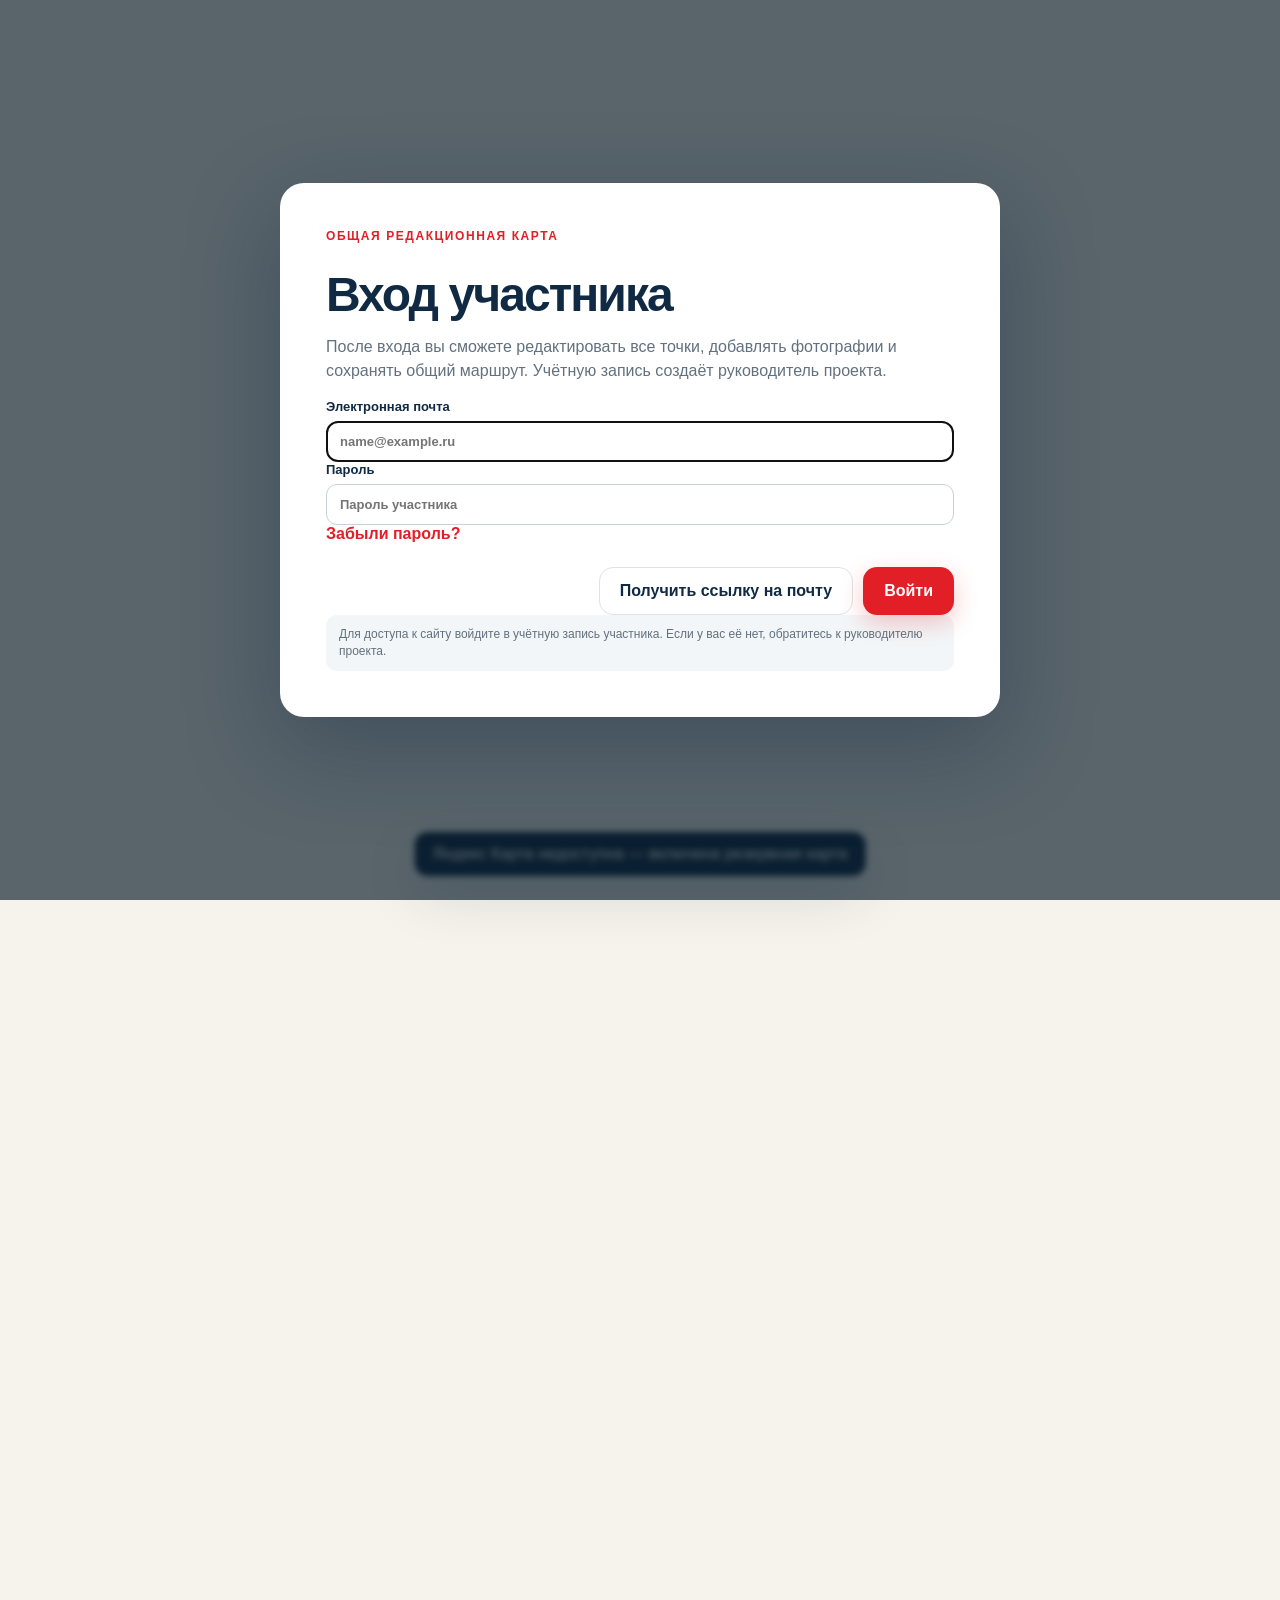
==== commit 7ec8baea: "Показывать экран входа перед картой и справочником" ====
--- a/guide-reference.html
+++ b/guide-reference.html
@@ -9,6 +9,22 @@
   <link rel="icon" href="./assets/icon.svg" type="image/svg+xml">
   <link rel="stylesheet" href="./styles.css?v=20261101-1">
   <link rel="stylesheet" href="./guide-reference.css?v=20261101-3">
+  <style>html.reference-locked body { visibility: hidden; }</style>
+  <script>document.documentElement.classList.add("reference-locked");</script>
+  <script src="https://cdn.jsdelivr.net/npm/@supabase/supabase-js@2.110.7/dist/umd/supabase.min.js"></script>
+  <script src="./supabase-config.js?v=20260718-2"></script>
+  <script>
+    (async () => {
+      try {
+        const config = window.KEM_SUPABASE_CONFIG;
+        if (!window.supabase || !config?.url || !config?.publishableKey) throw new Error("Authentication unavailable");
+        const client = window.supabase.createClient(config.url, config.publishableKey);
+        const { data, error } = await client.auth.getSession();
+        if (error || !data.session?.user) throw new Error("Sign in required");
+        document.documentElement.classList.remove("reference-locked");
+      } catch (_) { window.location.replace("./"); }
+    })();
+  </script>
 </head>
 <body class="reference-page">
   <a class="skip-link" href="#reference-main">Перейти к справочнику</a>
--- a/styles.css
+++ b/styles.css
@@ -364,3 +364,42 @@
 .guide-reference { margin-top: 16px; padding: 14px 16px; border: 1px solid var(--line); border-radius: 14px; background: #f8fafb; }
 .guide-reference summary { cursor: pointer; color: var(--navy); font-weight: 850; }
 .guide-reference .fact-list { margin-top: 14px; }
+
+.visual-evidence { margin: 24px 0; padding: 18px; border: 1px solid #d9e5e5; border-radius: 16px; background: #f5faf9; }
+.visual-evidence h3 { margin-top: 0; }
+.visual-evidence p, .visual-evidence li { line-height: 1.55; }
+.visual-evidence__grid { display: grid; grid-template-columns: repeat(auto-fit, minmax(min(100%, 250px), 1fr)); gap: 14px; margin: 16px 0; }
+.visual-evidence__figure { min-width: 0; margin: 0; overflow: hidden; border: 1px solid #d9e5e5; border-radius: 12px; background: white; }
+.visual-evidence__figure img { display: block; width: 100%; max-height: 340px; object-fit: contain; background: #edf1f1; }
+.visual-evidence__figure img[hidden] { display: none; }
+.visual-evidence__figure figcaption { display: grid; gap: 7px; padding: 12px; color: #243d4a; font-size: 13px; line-height: 1.45; }
+.visual-evidence__figure figcaption span { color: #536a70; font-size: 12px; }
+.visual-evidence__figure a, .visual-evidence__links a { overflow-wrap: anywhere; color: #155c72; text-decoration: underline; }
+.visual-evidence__links { padding-left: 20px; font-size: 14px; }
+.visual-evidence__links li + li { margin-top: 8px; }
+.visual-evidence__next { margin-bottom: 0; color: #54666d; font-size: 13px; }
+.visual-evidence__unavailable { margin: 0; padding: 16px 12px; color: #54666d; font-size: 13px; }
+.visual-evidence__heading { display: flex; align-items: flex-start; justify-content: space-between; gap: 12px; }
+.visual-evidence__heading h3 { margin-bottom: 0; }
+.visual-evidence__edit { flex: 0 0 auto; padding: 8px 10px; border: 1px solid #b8d4d1; border-radius: 9px; background: white; color: #155c72; font-size: 12px; font-weight: 800; }
+.visual-editor-dialog { width: min(820px, calc(100% - 28px)); }
+.visual-editor__group { display: grid; gap: 14px; padding: 17px; border: 1px solid #dbe5e6; border-radius: 15px; background: #f6faf9; }
+.visual-editor__heading { display: flex; align-items: flex-start; justify-content: space-between; flex-wrap: wrap; gap: 12px; }
+.visual-editor__heading h3 { margin: 0 0 6px; color: var(--navy); font-size: 17px; }
+.visual-editor__heading p { margin: 0; color: var(--muted); font-size: 13px; line-height: 1.45; }
+.visual-editor__heading .button { flex: 0 0 auto; }
+.visual-editor__rows { display: grid; gap: 12px; }
+.visual-editor__item { display: grid; gap: 13px; min-width: 0; margin: 0; padding: 16px; border: 1px solid #d6e1e3; border-radius: 12px; background: white; }
+.visual-editor__item legend { padding: 0 6px; color: var(--navy); font-size: 13px; font-weight: 850; }
+.visual-editor__preview { display: flex; align-items: center; gap: 12px; color: var(--muted); font-size: 12px; }
+.visual-editor__preview img { display: block; max-width: 180px; max-height: 120px; border-radius: 8px; object-fit: contain; background: #edf1f1; }
+.visual-editor__item details { padding: 12px; border: 1px solid #e0e8e9; border-radius: 10px; }
+.visual-editor__item details summary { color: #155c72; cursor: pointer; font-size: 13px; font-weight: 800; }
+.visual-editor__metadata { display: grid; gap: 12px; margin-top: 12px; }
+.visual-editor__remove { justify-self: start; color: #9c3535; font-size: 13px; }
+.visual-editor__error { margin: 0; padding: 12px 14px; border-radius: 10px; background: #fff0f0; color: #9f2025; font-size: 13px; line-height: 1.45; }
+@media (max-width: 540px) {
+  .visual-evidence__heading { flex-wrap: wrap; }
+  .visual-editor__group { padding: 13px; }
+  .visual-editor__heading .button { width: 100%; }
+}
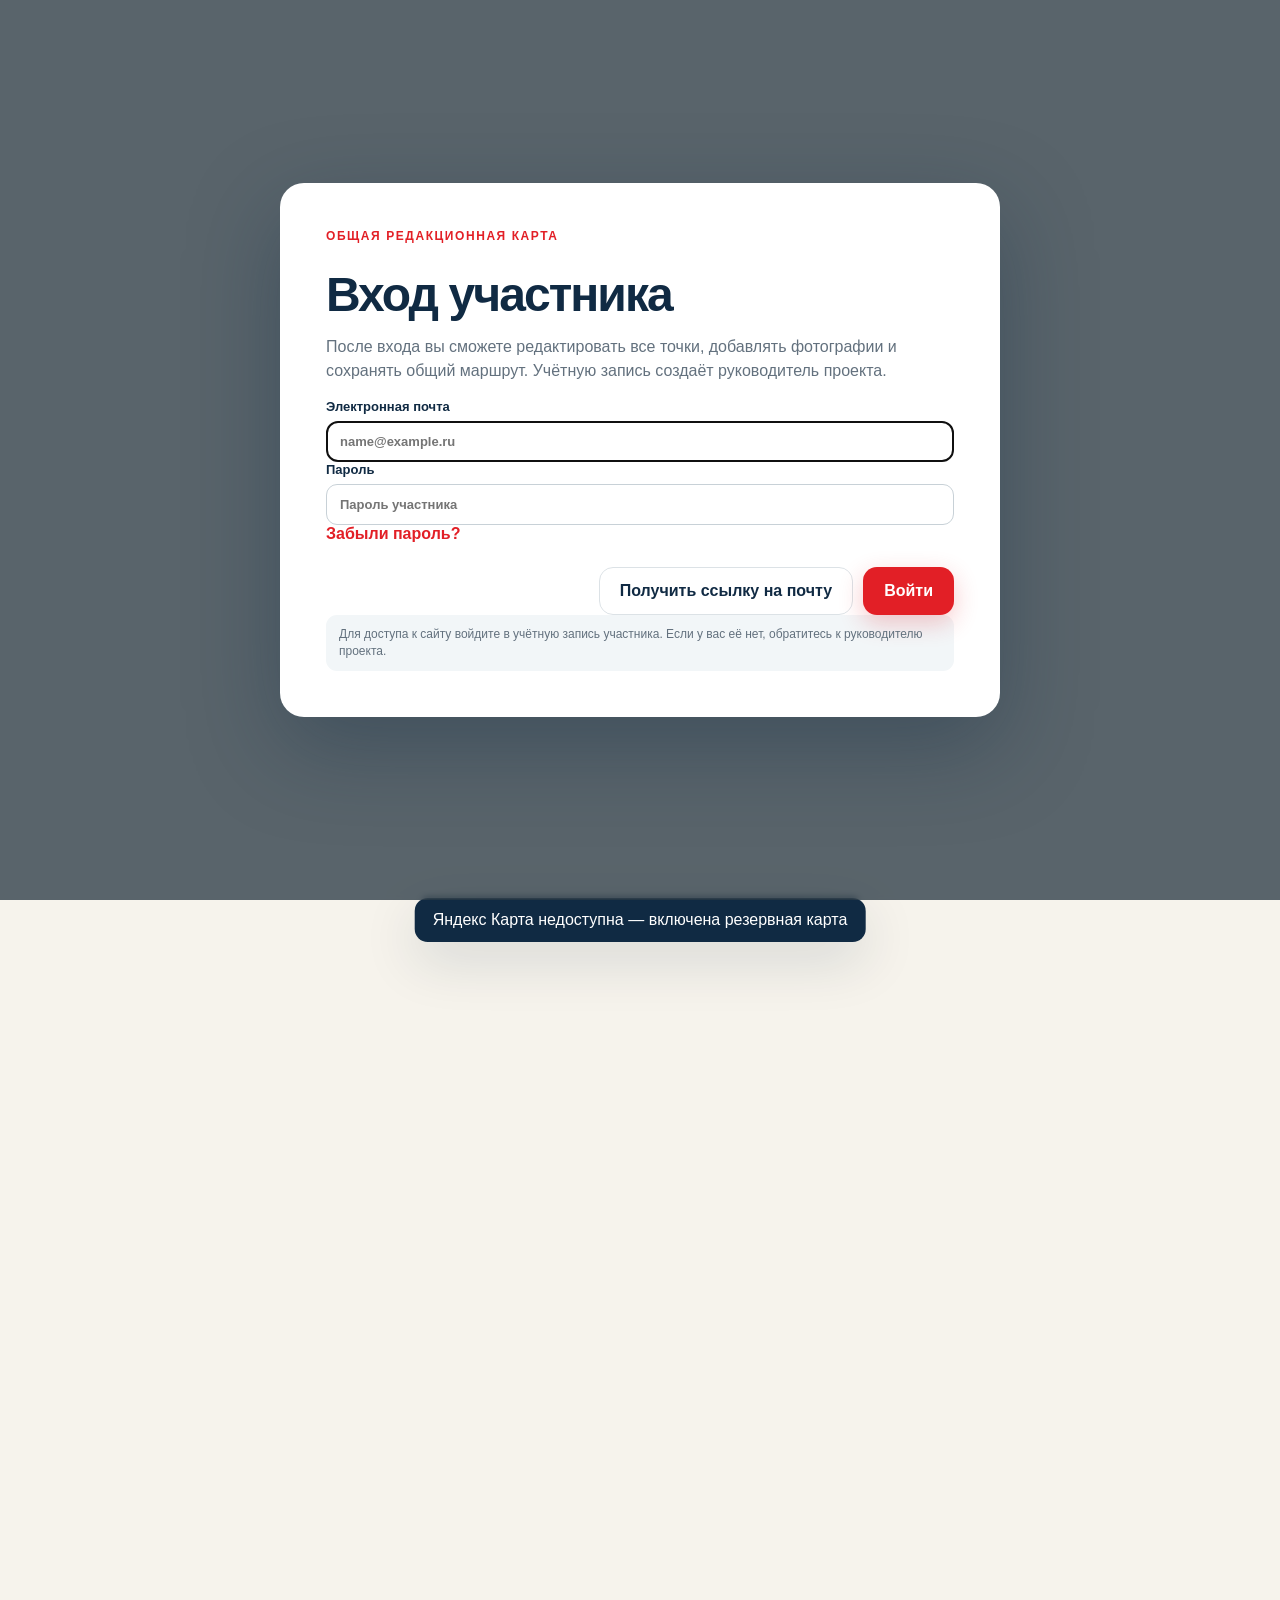
==== commit f08cf9f0: "Focus excursion cards on narratives, facts, images and sources Replace repeated age-specific labels " ====
--- a/guide-reference.html
+++ b/guide-reference.html
@@ -4,10 +4,10 @@
   <meta charset="utf-8">
   <meta name="viewport" content="width=device-width, initial-scale=1, viewport-fit=cover">
   <meta name="theme-color" content="#e21f26">
-  <meta name="description" content="Справочник юного экскурсовода: история, природа, люди и населённые пункты Кеми и Кемского муниципального округа.">
+  <meta name="description" content="Материалы для экскурсий: история, природа, люди и населённые пункты Кеми и Кемского муниципального округа. Факты, даты и источники.">
   <title>Кемь и округ — справочник экскурсовода</title>
   <link rel="icon" href="./assets/icon.svg" type="image/svg+xml">
-  <link rel="stylesheet" href="./styles.css?v=20261101-1">
+  <link rel="stylesheet" href="./styles.css?v=20261115-content-1">
   <link rel="stylesheet" href="./guide-reference.css?v=20261101-3">
   <style>html.reference-locked body { visibility: hidden; }</style>
   <script>document.documentElement.classList.add("reference-locked");</script>
@@ -39,7 +39,7 @@
   <main id="reference-main">
     <section class="reference-hero" aria-labelledby="reference-title">
       <div class="reference-hero__copy">
-        <p class="eyebrow">База знаний юного экскурсовода</p>
+        <p class="eyebrow">История, факты и источники</p>
         <h1 id="reference-title">Кемь и округ.<br><span>Знать, чтобы рассказать.</span></h1>
         <p class="reference-hero__lead">Понятная справка о городе у Белого моря: природа, история, жизнь людей, населённые пункты и источники для подготовки экскурсии.</p>
         <p class="reference-hero__note"><strong>Сведения сверены 1 ноября 2026 года.</strong> Статистические показатели приведены на дату, указанную рядом с каждым числом; страница не обновляет их автоматически.</p>
@@ -227,3 +227,4 @@
   <footer class="reference-footer"><div><strong>Семейные маршруты по Кеми с Первыми</strong><p>Справочник подготовлен для изучения и уточнения вместе с местными источниками.</p></div><div><button class="reference-print" type="button" onclick="window.print()">Распечатать справочник</button> <a href="./">Вернуться к маршруту →</a></div></footer>
 </body>
 </html>
+
--- a/styles.css
+++ b/styles.css
@@ -261,7 +261,8 @@
 .dialog-visual__button--danger:hover { background: rgba(255,255,255,.12); }
 .fact-list { padding-left: 20px; line-height: 1.55; }
 .fact-list li + li { margin-top: 9px; }
-.source-list { padding-left: 18px; font-size: 13px; line-height: 1.5; color: var(--muted); }
+.source-list { padding-left: 18px; font-size: 14px; line-height: 1.6; color: var(--muted); overflow-wrap: anywhere; }
+.source-list li + li { margin-top: 8px; }
 .source-list a { color: var(--blue); }
 .dialog-actions { display: flex; justify-content: flex-end; gap: 10px; margin-top: 24px; }
 .dialog-actions--split { justify-content: space-between; align-items: center; }
@@ -359,6 +360,7 @@
 .point-research-meta { margin: -4px 0 12px; display: flex; flex-wrap: wrap; gap: 8px 16px; color: #5d6872; font-size: 12px; }
 .point-research-meta span { display: inline-flex; gap: 4px; }
 .guide-script { white-space: pre-line; line-height: 1.75; }
+.guide-block .guide-script { line-height: 1.75; }
 .research-note { margin: 12px 0; padding: 12px 14px; border-left: 3px solid var(--gold); border-radius: 0 10px 10px 0; background: #fff8e8; color: #5f4b1f; line-height: 1.55; }
 .guide-block--script { grid-column: 1 / -1; }
 .guide-reference { margin-top: 16px; padding: 14px 16px; border: 1px solid var(--line); border-radius: 14px; background: #f8fafb; }
@@ -403,3 +405,4 @@
   .visual-editor__group { padding: 13px; }
   .visual-editor__heading .button { width: 100%; }
 }
+
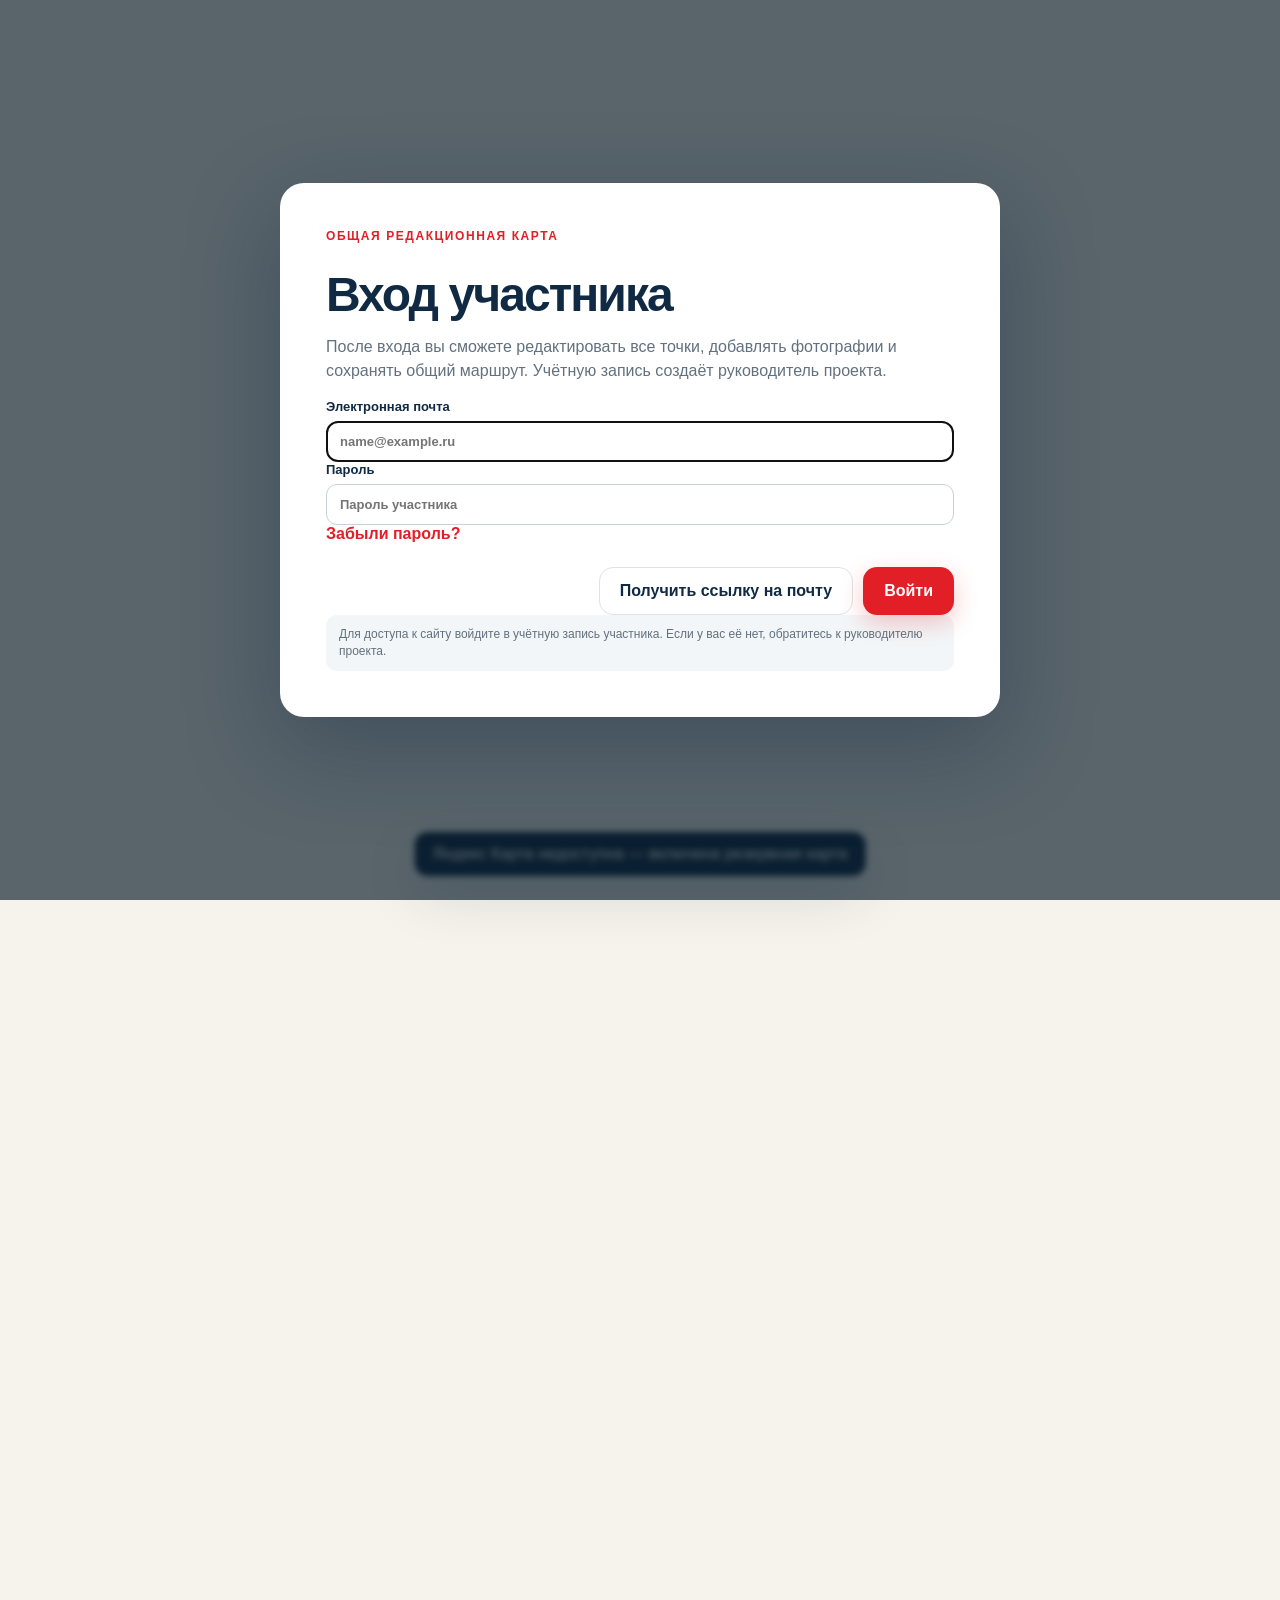
==== commit ccce9749: "Add illustrated history of Kem coats of arms to city reference Add a linked heraldry section with fo" ====
--- a/guide-reference.html
+++ b/guide-reference.html
@@ -8,7 +8,7 @@
   <title>Кемь и округ — справочник экскурсовода</title>
   <link rel="icon" href="./assets/icon.svg" type="image/svg+xml">
   <link rel="stylesheet" href="./styles.css?v=20261115-content-1">
-  <link rel="stylesheet" href="./guide-reference.css?v=20261101-3">
+  <link rel="stylesheet" href="./guide-reference.css?v=20261115-heraldry-1">
   <style>html.reference-locked body { visibility: hidden; }</style>
   <script>document.documentElement.classList.add("reference-locked");</script>
   <script src="https://cdn.jsdelivr.net/npm/@supabase/supabase-js@2.110.7/dist/umd/supabase.min.js"></script>
@@ -51,7 +51,7 @@
     </section>
 
     <nav class="reference-nav" aria-label="Разделы справочника">
-      <a href="#passport">Коротко</a><a href="#population">Население</a><a href="#facts">Интересные факты</a><a href="#geography">География</a><a href="#history">История</a><a href="#people">Люди и труд</a><a href="#places">Места</a><a href="#settlements">Округ</a><a href="#archive">Архивы</a><a href="#answers">Ответы</a><a href="#sources">Источники</a>
+      <a href="#passport">Коротко</a><a href="#population">Население</a><a href="#facts">Интересные факты</a><a href="#geography">География</a><a href="#history">История</a><a href="#heraldry">Гербы Кеми</a><a href="#people">Люди и труд</a><a href="#places">Места</a><a href="#settlements">Округ</a><a href="#archive">Архивы</a><a href="#answers">Ответы</a><a href="#sources">Источники</a>
     </nav>
 
     <div class="reference-main">
@@ -101,7 +101,7 @@
           <article class="reference-card"><span class="reference-card__label">Кемь на монете</span><h3>10 рублей · 2004 год</h3><p>22 сентября 2004 года Банк России выпустил монету «Кемь» серии «Древние города России». Её тираж — пять миллионов экземпляров. На монете показаны панорама города, лодки и городской герб. <a class="reference-source" href="#src-coin">[31]</a></p></article>
           <article class="reference-card"><span class="reference-card__label">Река, давшая городу имя</span><h3>191 километр</h3><p>По правилам использования водных ресурсов, утверждённым Росводресурсами в 2025 году, Кемь вытекает из Нижнего Куйто и достигает Белого моря через 191 км. Площадь её бассейна — 27 700 км². Длину самой реки и длину речной системы с притоками нужно различать. <a class="reference-source" href="#src-river">[33]</a></p></article>
           <article class="reference-card"><span class="reference-card__label">Старая Кемь</span><h3>326 домов</h3><p>В энциклопедическом словаре Брокгауза и Ефрона Кемь описана как город с 326 домами, из которых один был каменным. Это сведения исторического издания конца XIX века; рядом в статье приведены данные о жителях на 1 января 1894 года. <a class="reference-source" href="#src-brockhaus">[32]</a></p></article>
-          <article class="reference-card"><span class="reference-card__label">Символ города</span><h3>Жемчужный венок</h3><p>На историческом гербе Кеми, утверждённом в 1788 году, изображён венок из жемчужин на голубом поле. Его связывали с речным жемчугом Севера. Современные символы города и округа нужно рассматривать отдельно от исторического герба. <a class="reference-source" href="#src-heraldry">[35]</a></p></article>
+          <article class="reference-card"><span class="reference-card__label">Символ города</span><h3>Жемчужный венок</h3><p>На историческом гербе Кеми, утверждённом в 1788 году, изображён венок из жемчужин на голубом поле. Его связывали с речным жемчугом Севера. <a class="reference-source" href="#src-heraldry">[35]</a></p><p><a href="#heraldry">Изображения и история гербов →</a></p></article>
           <article class="reference-card"><span class="reference-card__label">Дорога, которой ещё не было</span><h3>Замысел 1896 года</h3><p>В каталоге Библиотеки Конгресса США есть 46-страничная брошюра С. М. Вислоцкого о северном железнодорожном пути Петербург — Кемь — Мурман. Издание вышло задолго до строительства Мурманской железной дороги; сам текст ещё предстоит изучить. <a class="reference-source" href="#src-vislotskii">[34]</a></p></article>
           <article class="reference-card"><span class="reference-card__label">Город в зарубежном архиве</span><h3>Кемь в 1919 году</h3><p>В каталоге британского Royal Museums Greenwich описаны фотографии кемской набережной и церквей, датированные 26 августа 1919 года. Это данные музейной записи: сами изображения и точные места съёмки ещё нужно сверить. <a class="reference-source" href="#src-greenwich">[22]</a></p></article>
         </div>
@@ -131,6 +131,56 @@
           <li><strong>1980–1985</strong><p>Учреждён музей «Поморье»; с 1985 года он располагается в здании бывшего уездного казначейства на улице Вицупа. <a class="reference-source" href="#src-museum">[11]</a></p></li>
           <li><strong>2025</strong><p>Кемский муниципальный район и входившие в него поселения преобразованы в Кемский муниципальный округ с центром в Кеми. <a class="reference-source" href="#src-law">[1]</a> <a class="reference-source" href="#src-stat">[3]</a></p></li>
         </ol>
+      </section>
+
+      <section class="reference-section" id="heraldry" aria-labelledby="heraldry-title">
+        <div class="reference-section__heading">
+          <p class="eyebrow">Жемчуг в городской символике</p>
+          <h2 id="heraldry-title">Как менялся герб Кеми</h2>
+          <p>Жемчужный венок связывает историю герба с северными реками и жемчужным промыслом. На странице «Геральдикума» собраны исторические изображения и проекты разных лет. <a class="reference-source" href="#src-heraldry">[35]</a></p>
+        </div>
+        <div class="reference-grid heraldry-grid">
+          <article class="reference-card heraldry-card">
+            <span class="heraldry-status">Исторический герб</span>
+            <h3>4 октября 1788 года</h3>
+            <figure class="heraldry-figure">
+              <a class="heraldry-image" href="https://www.heraldicum.ru/russia/subjects/towns/images/kem1.gif" target="_blank" rel="noopener noreferrer" aria-label="Открыть историческое изображение герба Кеми 1788 года">
+                <img src="https://www.heraldicum.ru/russia/subjects/towns/images/kem1.gif" alt="Исторический герб Кеми: верхняя часть с символикой Олонецкого наместничества, внизу жемчужный венок на голубом поле" loading="lazy" decoding="async">
+              </a>
+              <figcaption>Изображение: «Геральдикум». <a href="https://www.heraldicum.ru/russia/subjects/towns/kem.htm" target="_blank" rel="noopener noreferrer">Страница источника ↗</a></figcaption>
+            </figure>
+            <p>Утверждён Екатериной II. Внизу — жемчужный венок на голубом поле; вверху — символика Олонецкого наместничества.</p>
+          </article>
+          <article class="reference-card heraldry-card">
+            <span class="heraldry-status heraldry-status--project">Проект</span>
+            <h3>19 июня 1859 года</h3>
+            <figure class="heraldry-figure">
+              <a class="heraldry-image" href="https://www.heraldicum.ru/russia/subjects/towns/images/kem.gif" target="_blank" rel="noopener noreferrer" aria-label="Открыть изображение проекта герба Кеми 1859 года">
+                <img src="https://www.heraldicum.ru/russia/subjects/towns/images/kem.gif" alt="Проект герба Кеми 1859 года с жемчужным венком, символикой Архангельской губернии, молотками и лентой" loading="lazy" decoding="async">
+              </a>
+              <figcaption>Реконструкция по значку; материалы В. Маркова. <a href="https://www.heraldicum.ru/russia/subjects/towns/kem.htm" target="_blank" rel="noopener noreferrer">«Геральдикум» ↗</a></figcaption>
+            </figure>
+            <p>Жемчужный венок сохранён; в углу — герб Архангельской губернии. Щит дополнен скрещёнными молотками и лентой.</p>
+          </article>
+          <article class="reference-card heraldry-card">
+            <span class="heraldry-status heraldry-status--project">Сувенирные проекты</span>
+            <h3>Варианты на значках</h3>
+            <figure class="heraldry-figure">
+              <div class="heraldry-image heraldry-image--pair">
+                <a href="https://www.heraldicum.ru/russia/subjects/towns/images/kem3.gif" target="_blank" rel="noopener noreferrer" aria-label="Открыть первый сувенирный проект герба Кеми"><img src="https://www.heraldicum.ru/russia/subjects/towns/images/kem3.gif" alt="Первый проект герба Кеми, известный по сувенирному значку" loading="lazy" decoding="async"></a>
+                <a href="https://www.heraldicum.ru/russia/subjects/towns/images/kem4.gif" target="_blank" rel="noopener noreferrer" aria-label="Открыть второй сувенирный проект герба Кеми"><img src="https://www.heraldicum.ru/russia/subjects/towns/images/kem4.gif" alt="Второй проект герба Кеми, известный по сувенирному значку" loading="lazy" decoding="async"></a>
+              </div>
+              <figcaption>Веб-оптимизация Ю. Калинкина для «Геральдикума». <a href="https://www.heraldicum.ru/russia/subjects/towns/kem.htm" target="_blank" rel="noopener noreferrer">Описание ↗</a></figcaption>
+            </figure>
+            <p>Два проектных изображения, известные по геральдическим значкам. Даты их утверждения на странице не приведены.</p>
+          </article>
+        </div>
+        <p class="heraldry-history-note">В изданиях 1797, 1845 и 1848 годов встречаются варианты с архангельской верхней частью. В 2003 году исторический герб вновь приняли как городской. <a class="reference-source" href="#src-heraldry">[35]</a></p>
+        <div class="reference-callout heraldry-current">
+          <p><strong>От городского герба — к символике округа.</strong> Герб района, утверждённый 30 апреля 2013 года, содержит два кольца серебряных жемчужин на голубом поле. «Геральдикум» приводит решение Совета округа от 30 сентября 2025 года № 1-1/12 об использовании символов прежнего района в работе органов местного самоуправления округа. <a class="reference-source" href="#src-heraldry-district">[36]</a></p>
+          <p class="reference-card__note"><a href="https://www.heraldicum.ru/russia/subjects/towns/kem1.htm" target="_blank" rel="noopener noreferrer">История герба района и округа ↗</a> · <a href="https://www.heraldicum.ru/russia/texts/2013_kem.doc" target="_blank" rel="noopener noreferrer">Решение 2013 года · DOC ↗</a> · <a href="https://www.heraldicum.ru/russia/texts/2025_kem.docx" target="_blank" rel="noopener noreferrer">Решение 2025 года · DOCX ↗</a></p>
+        </div>
+        <p class="reference-card__note heraldry-credit">Изображения и исторические сведения — по материалам «Геральдикума»; рисунки открываются в исходном размере. Раздел дополнен <time datetime="2026-11-15">15 ноября 2026 года</time>.</p>
       </section>
 
       <section class="reference-section" id="people" aria-labelledby="people-title">
@@ -219,7 +269,8 @@
           <li id="src-brockhaus"><strong>[32] Энциклопедический словарь Брокгауза и Ефрона.</strong> Историческая статья о городе Кеми в электронной библиотеке Викитеки. <a href="https://ru.wikisource.org/wiki/%D0%AD%D0%A1%D0%91%D0%95/%D0%9A%D0%B5%D0%BC%D1%8C,_%D0%B3%D0%BE%D1%80%D0%BE%D0%B4" target="_blank" rel="noreferrer">Читать ↗</a></li>
           <li id="src-river"><strong>[33] Росводресурсы.</strong> Приказ от 11 августа 2025 года № 197: характеристики реки Кемь в разделе III. <a href="https://base.garant.ru/412607621/" target="_blank" rel="noreferrer">Открыть текст ↗</a>; <a href="https://textual.ru/gvr/index.php?card=156318" target="_blank" rel="noreferrer">карточка государственного водного реестра ↗</a>.</li>
           <li id="src-vislotskii"><strong>[34] Библиотека Конгресса США.</strong> Каталожная запись брошюры С. М. Вислоцкого о пути Петербург — Кемь — Мурман, 1896. <a href="https://guides.loc.gov/russian-and-ukrainian-pamphlet-and-brochure-collection/class-h" target="_blank" rel="noreferrer">Открыть каталог ↗</a></li>
-          <li id="src-heraldry"><strong>[35] Геральдикум.</strong> Исторический герб Кеми со ссылкой на Полное собрание законов Российской империи, 1788. <a href="https://www.heraldicum.ru/russia/subjects/towns/kem.htm" target="_blank" rel="noreferrer">Открыть ↗</a></li>
+          <li id="src-heraldry"><strong>[35] Геральдикум.</strong> Исторический герб 1788 года, проект 1859 года и сувенирные проекты Кеми; указаны происхождение рисунков и печатные источники. <a href="https://www.heraldicum.ru/russia/subjects/towns/kem.htm" target="_blank" rel="noopener noreferrer">Открыть ↗</a></li>
+          <li id="src-heraldry-district"><strong>[36] Геральдикум.</strong> Герб Кемского района и округа; текст положений и ссылки на решения 2013 и 2025 годов. <a href="https://www.heraldicum.ru/russia/subjects/towns/kem1.htm" target="_blank" rel="noopener noreferrer">Открыть ↗</a></li>
         </ol>
       </section>
     </div>
--- a/guide-reference.css
+++ b/guide-reference.css
@@ -1,4 +1,23 @@
 :root { color-scheme: light; }
+.heraldry-grid { align-items: stretch; }
+.heraldry-card { display: flex; flex-direction: column; }
+.heraldry-status { align-self: flex-start; margin: 0 0 12px; padding: 5px 9px; border-radius: 7px; background: #e8f1f7; color: #234963; font-size: 11px; line-height: 1.35; font-weight: 800; }
+.heraldry-status--project { background: #f8edcf; color: #70531a; }
+.heraldry-figure { min-width: 0; margin: 4px 0 18px; }
+.heraldry-image { display: flex; align-items: center; justify-content: center; min-height: 238px; padding: 15px; border-radius: 12px; background: #fafbf9; }
+.heraldry-image img { display: block; width: auto; height: auto; max-width: 100%; max-height: 210px; object-fit: contain; }
+.heraldry-image--pair { gap: 14px; }
+.heraldry-image--pair a { display: flex; flex: 1 1 0; min-width: 0; align-items: center; justify-content: center; }
+.heraldry-image--pair img { max-height: 180px; }
+.heraldry-figure figcaption { margin-top: 10px; color: #596f80; font-size: 12px; line-height: 1.5; overflow-wrap: anywhere; }
+.heraldry-card > p { margin-top: auto; }
+.heraldry-history-note { margin: 18px 0 0 !important; color: #526676; font-size: 14px !important; }
+.heraldry-credit { margin-top: 16px !important; }
+@media print {
+  .heraldry-figure { break-inside: avoid; }
+  .heraldry-image { min-height: 180px; background: none; }
+  .heraldry-image img { max-height: 170px; }
+}
 html { scroll-behavior: smooth; }
 .reference-page { background: #f5f6f2; color: #273b4c; }
 .reference-page .topbar { position: sticky; }
@@ -94,3 +113,4 @@
   .reference-footer { color: #102a43; background: none; padding: 20px 0; }
   .reference-footer a { color: #102a43; }
 }
+
